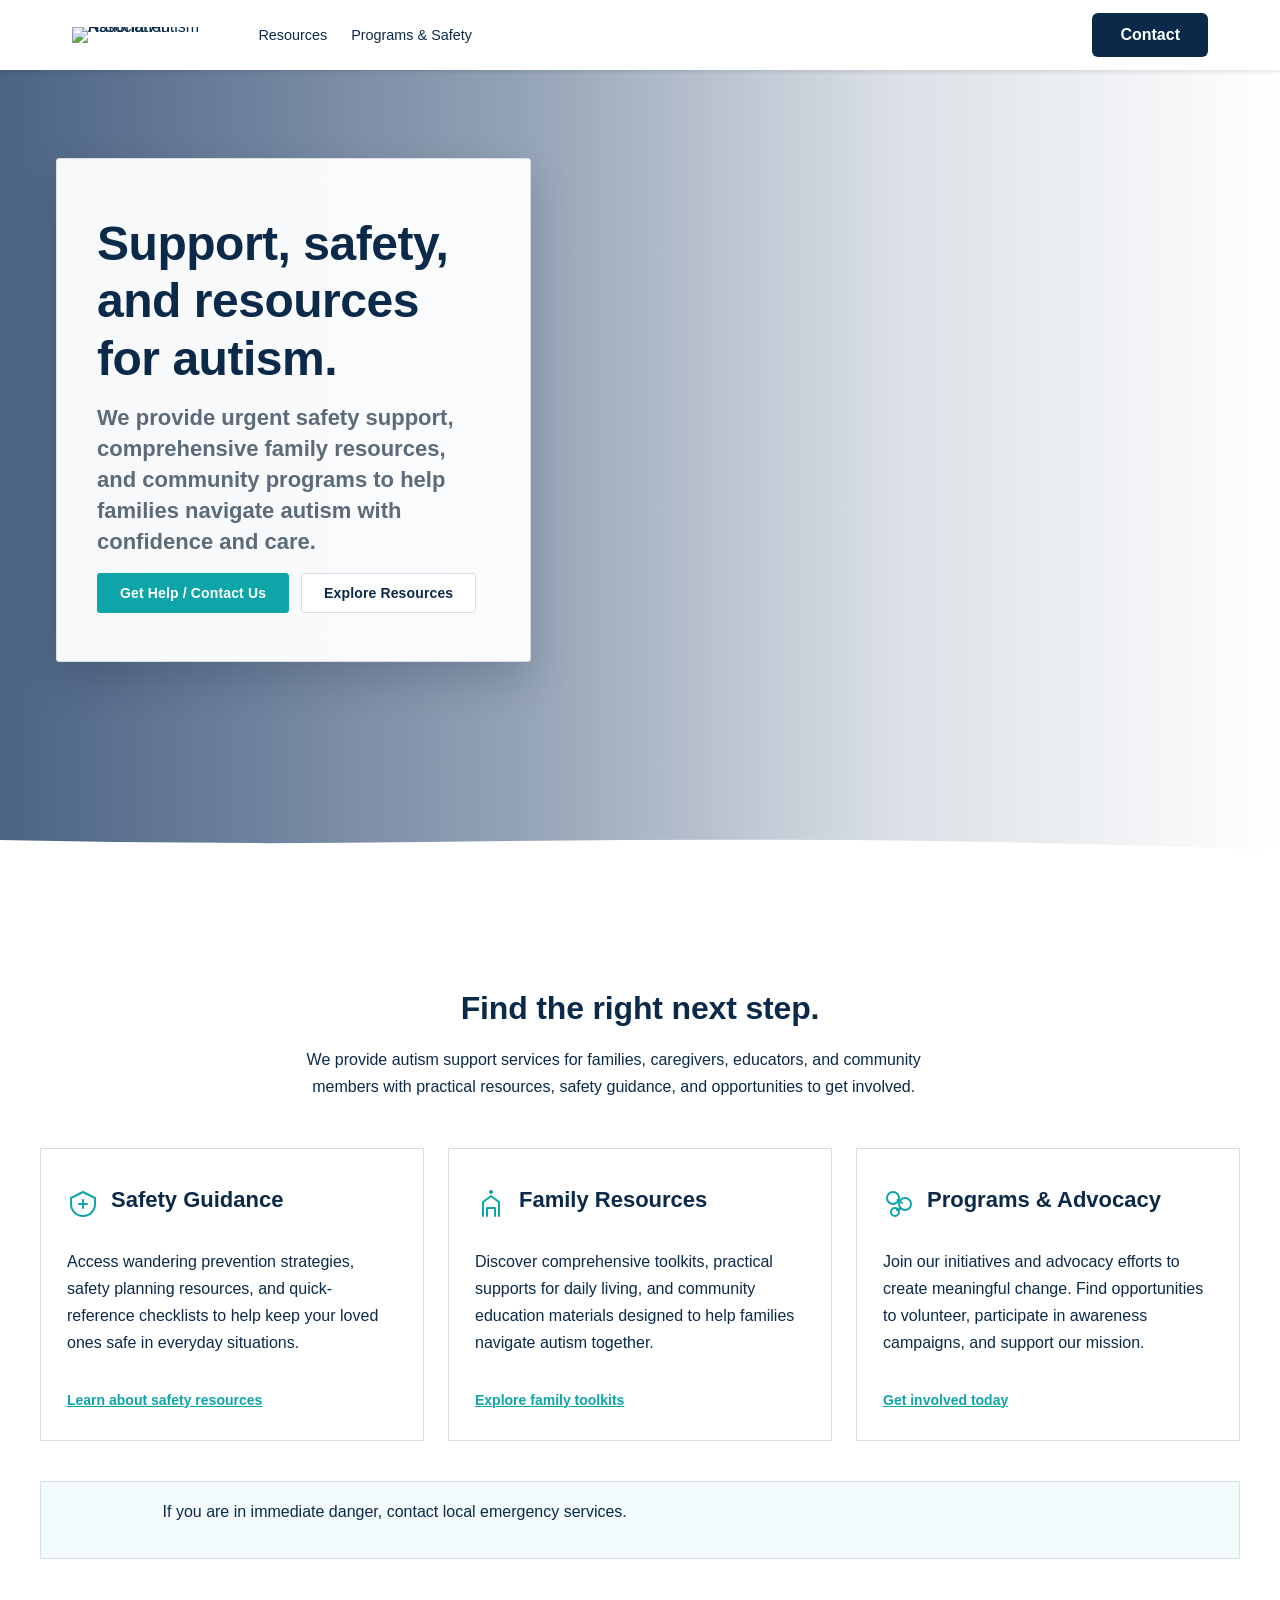
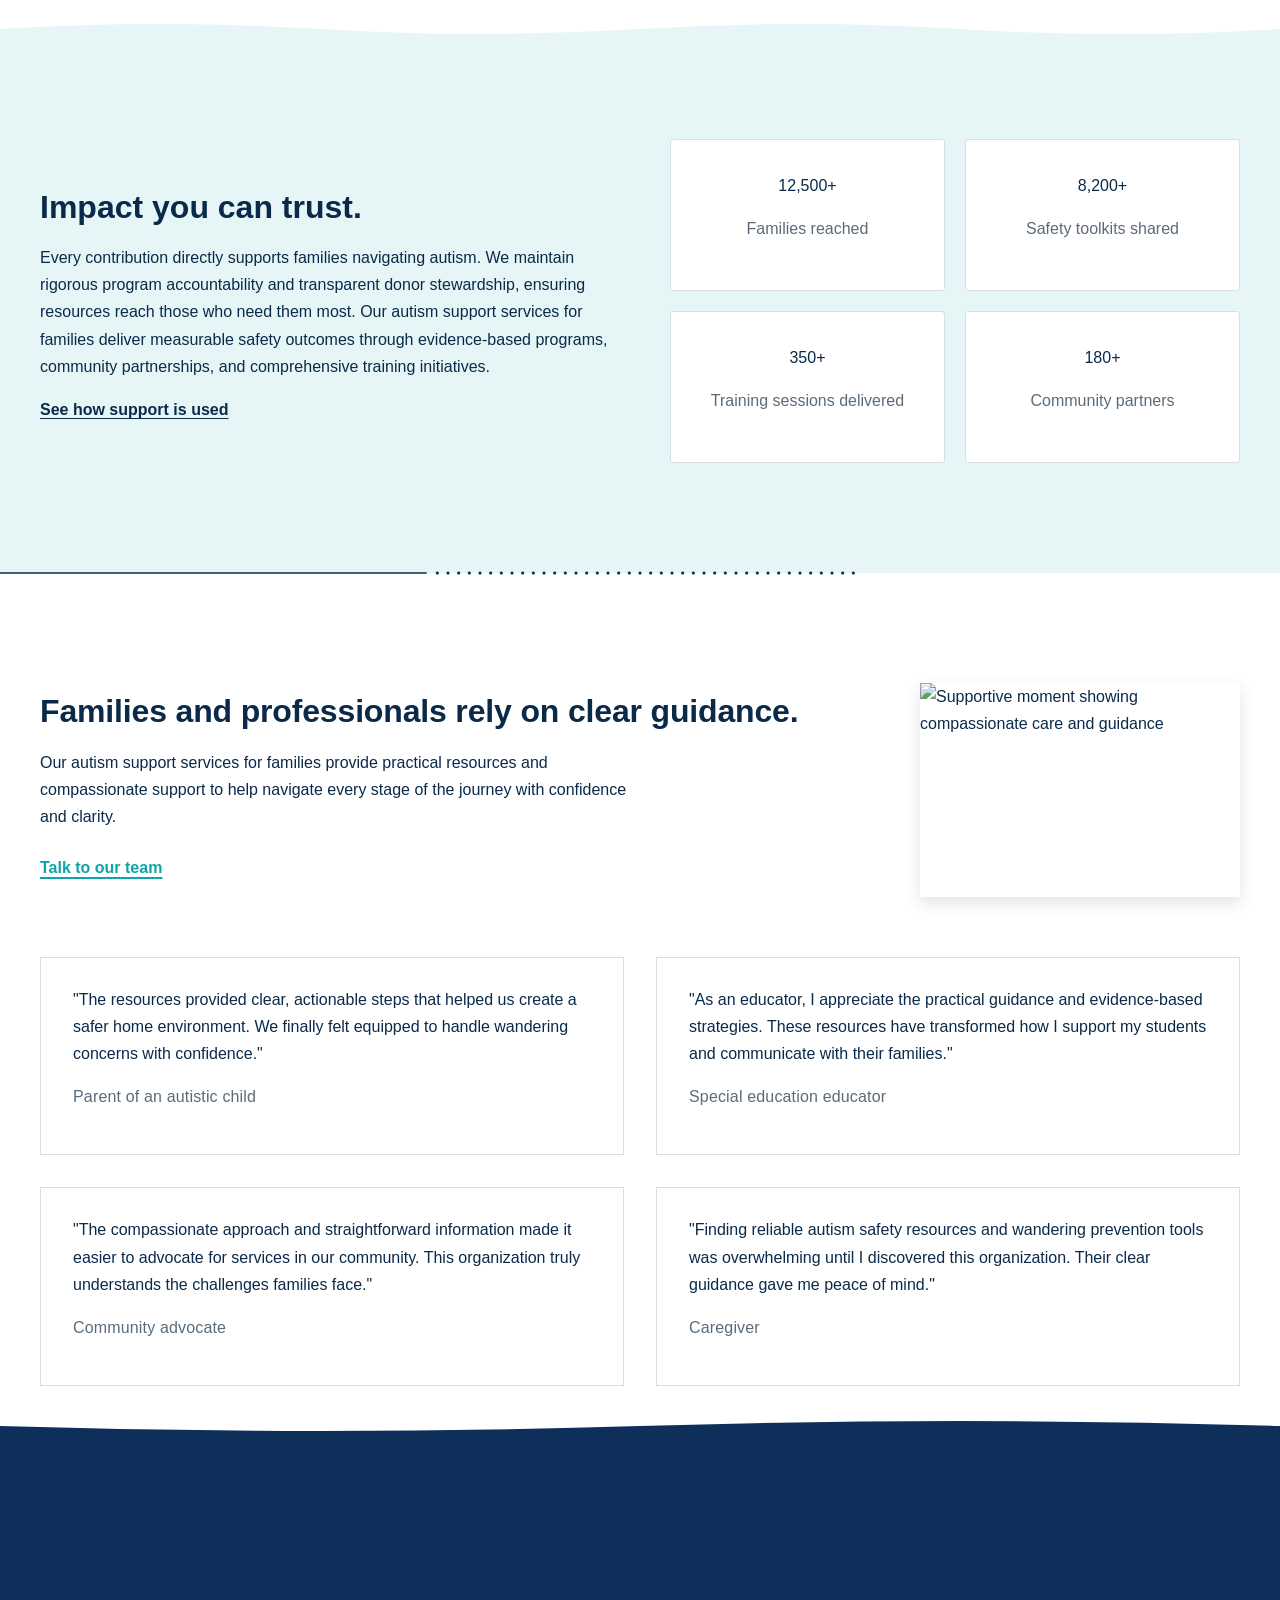
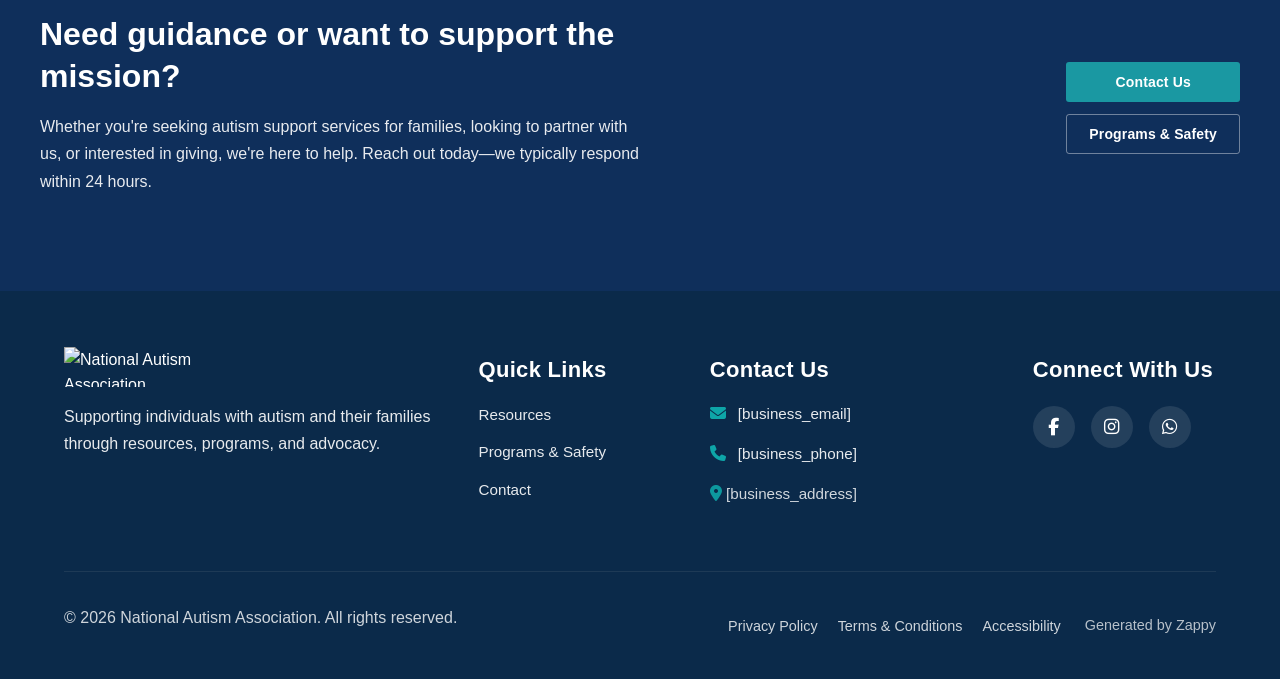
==== index.html @ 9951291e "Background sync: Progressive GitHub Sync" ====
<!DOCTYPE html>
<html lang="en" dir="ltr">
<head>
    <meta charset="UTF-8">
    <meta name="viewport" content="width=device-width, initial-scale=1.0">
    <meta name="robots" content="index, follow">
    <title>Autism Support Services for Families — National Autism Association</title>
    <meta name="description" content="Empowering families with autism support services, safety resources, and life-saving programs. Get expert guidance to help your child thrive today.">
    <meta name="keywords" content="autism support services for families, how to help a child with autism, autism resources, autism family support, autism advocacy">
    
    <!-- Favicons -->
    <link rel="icon" type="image/x-icon" href="/assets/favicon.ico">
    <link rel="icon" type="image/png" sizes="16x16" href="/assets/favicon-16x16.png">
    <link rel="icon" type="image/png" sizes="32x32" href="/assets/favicon-32x32.png">
    <link rel="icon" type="image/png" sizes="48x48" href="/assets/favicon-48x48.png">
    <link rel="icon" type="image/png" sizes="192x192" href="/assets/favicon-192x192.png">
    <link rel="icon" type="image/png" sizes="512x512" href="/assets/favicon-512x512.png">
    <link rel="apple-touch-icon" href="/assets/apple-touch-icon.png">
    <!-- Zappy Analytics -->
<script>
(function() {
  'use strict';
  
  // Configuration
  var config = {
    websiteId: '7862ba1f-f9c9-431b-b9f4-2b75badfbd9a',
    apiUrl: 'https://api.zappy5.com/api/analytics/track',
    sessionDuration: 30 * 60 * 1000, // 30 minutes
    visitorDuration: 30 * 24 * 60 * 60 * 1000, // 30 days
    trackPageViews: true,
    trackClicks: true,
    trackFormSubmissions: true
  };
  
  // Generate or retrieve persistent visitor ID (30 days)
  function getVisitorId() {
    var visitorKey = 'zappy_visitor_' + config.websiteId;
    var visitor = null;
    
    try {
      visitor = localStorage.getItem(visitorKey);
      if (visitor) {
        var visitorData = JSON.parse(visitor);
        var now = Date.now();
        
        // Check if visitor ID is still valid (30 days)
        if (now - visitorData.created < config.visitorDuration) {
          // Update last seen timestamp
          visitorData.lastSeen = now;
          localStorage.setItem(visitorKey, JSON.stringify(visitorData));
          return visitorData.id;
        }
      }
    } catch (e) {
      console.warn('Zappy Analytics: LocalStorage not available');
    }
    
    // Generate new visitor ID
    var newVisitorId = 'zv_' + Date.now() + '_' + Math.random().toString(36).substr(2, 9);
    
    try {
      localStorage.setItem(visitorKey, JSON.stringify({
        id: newVisitorId,
        created: Date.now(),
        lastSeen: Date.now()
      }));
    } catch (e) {
      // Continue without local storage
    }
    
    return newVisitorId;
  }
  
  // Generate or retrieve session ID (30 minutes)
  function getSessionId() {
    var sessionKey = 'zappy_session_' + config.websiteId;
    var session = null;
    
    try {
      session = sessionStorage.getItem(sessionKey);
      if (session) {
        var sessionData = JSON.parse(session);
        var now = Date.now();
        
        // Check if session is still valid
        if (now - sessionData.timestamp < config.sessionDuration) {
          // Update timestamp
          sessionData.timestamp = now;
          sessionStorage.setItem(sessionKey, JSON.stringify(sessionData));
          return sessionData.id;
        }
      }
    } catch (e) {
      console.warn('Zappy Analytics: SessionStorage not available');
    }
    
    // Generate new session ID
    var newSessionId = 'zs_' + Date.now() + '_' + Math.random().toString(36).substr(2, 9);
    
    try {
      sessionStorage.setItem(sessionKey, JSON.stringify({
        id: newSessionId,
        timestamp: Date.now()
      }));
    } catch (e) {
      // Continue without session storage
    }
    
    return newSessionId;
  }
  
  var visitorId = getVisitorId();
  var sessionId = getSessionId();
  
  // Track an event
  function trackEvent(eventType, data) {
    data = data || {};
    
    var eventData = {
      website_id: config.websiteId,
      event_type: eventType,
      page_path: window.location.pathname,
      referrer: document.referrer || 'direct',
      visitor_id: visitorId,
      session_id: sessionId,
      metadata: data
    };
    
    // Use sendBeacon if available (better for page unload events)
    if (navigator.sendBeacon) {
      var blob = new Blob([JSON.stringify(eventData)], { type: 'application/json' });
      navigator.sendBeacon(config.apiUrl, blob);
    } else {
      // Fallback to fetch
      fetch(config.apiUrl, {
        method: 'POST',
        headers: {
          'Content-Type': 'application/json'
        },
        body: JSON.stringify(eventData),
        keepalive: true
      }).catch(function(error) {
        console.warn('Zappy Analytics: Failed to track event', error);
      });
    }
  }
  
  // Track page view
  if (config.trackPageViews) {
    trackEvent('pageview', {
      title: document.title,
      url: window.location.href
    });
  }
  
  // Track clicks on important elements
  if (config.trackClicks) {
    document.addEventListener('click', function(e) {
      var target = e.target;
      
      // Track button clicks (counted as actions)
      if (target.tagName === 'BUTTON' || target.closest('button')) {
        var button = target.tagName === 'BUTTON' ? target : target.closest('button');
        trackEvent('click', {
          element: 'button',
          text: button.textContent.trim().substring(0, 100),
          id: button.id || null,
          class: button.className || null
        });
      }
      
      // Track link clicks (navigation - not counted as actions)
      else if (target.tagName === 'A' || target.closest('a')) {
        var link = target.tagName === 'A' ? target : target.closest('a');
        trackEvent('navigation', {
          element: 'link',
          text: link.textContent.trim().substring(0, 100),
          href: link.href,
          external: link.hostname !== window.location.hostname
        });
      }
    }, true);
  }
  
  // Track form submissions
  if (config.trackFormSubmissions) {
    document.addEventListener('submit', function(e) {
      var form = e.target;
      
      trackEvent('form_submit', {
        form_id: form.id || null,
        form_name: form.name || null,
        form_action: form.action || null,
        form_method: form.method || 'GET'
      });
    }, true);
  }
  
  // Track time on page (send on page unload)
  var pageLoadTime = Date.now();
  
  window.addEventListener('beforeunload', function() {
    var timeOnPage = Math.floor((Date.now() - pageLoadTime) / 1000); // in seconds
    
    trackEvent('page_unload', {
      time_on_page: timeOnPage,
      page_path: window.location.pathname
    });
  });
  
  // Expose tracking function globally for custom events
  window.zappyAnalytics = {
    track: trackEvent,
    getVisitorId: function() { return visitorId; },
    getSessionId: function() { return sessionId; }
  };
  
})();
</script>
<!-- End Zappy Analytics -->
    <meta property="og:title" content="Autism Support Services for Families — National Autism Association">
  <meta property="og:description" content="Empowering families with autism support services, safety resources, and life-saving programs. Get expert guidance to help your child thrive today.">
  <meta property="og:type" content="website">
  <meta property="og:locale" content="en_US">
  
  <meta name="twitter:card" content="summary_large_image">
  <meta name="twitter:title" content="Autism Support Services for Families — National Autism Association">
  <meta name="twitter:description" content="Empowering families with autism support services, safety resources, and life-saving programs. Get expert guidance to help your child thrive today.">
  
  <link rel="stylesheet" href="https://cdnjs.cloudflare.com/ajax/libs/font-awesome/6.4.0/css/all.min.css">

    <!-- Favicons -->
    <link rel="icon" type="image/x-icon" href="/assets/favicon.ico">
    <link rel="icon" type="image/png" sizes="16x16" href="/assets/favicon-16x16.png">
    <link rel="icon" type="image/png" sizes="32x32" href="/assets/favicon-32x32.png">
    <link rel="icon" type="image/png" sizes="48x48" href="/assets/favicon-48x48.png">
    <link rel="icon" type="image/png" sizes="192x192" href="/assets/favicon-192x192.png">
    <link rel="icon" type="image/png" sizes="512x512" href="/assets/favicon-512x512.png">
    <link rel="apple-touch-icon" href="/assets/apple-touch-icon.png">
    <!-- Cookie Consent -->
    <link rel="stylesheet" href="https://cdn.jsdelivr.net/npm/vanilla-cookieconsent@3/dist/cookieconsent.css">
    <script src="https://cdn.jsdelivr.net/npm/vanilla-cookieconsent@3/dist/cookieconsent.umd.js"></script>
    <!-- Mickidum Accessibility Toolbar -->
    <script src="https://cdn.jsdelivr.net/gh/mickidum/acc_toolbar/acctoolbar/acctoolbar.min.js"></script>
    <link rel="stylesheet" href="/styles.css">

    <style id="zappy-dropdown-submenu-styles">
      /* ========== DESKTOP DROPDOWN SUBMENU STYLES ========== */
      /* Base styles for dropdown submenus - parent must be positioned */
      .nav-menu li:has(.sub-menu), nav li:has(.sub-menu), .navbar li:has(.sub-menu), #navMenu li:has(.sub-menu) { position: relative; }
      /* Submenu base - hidden by default */
      .nav-menu .sub-menu, nav .sub-menu, .navbar .sub-menu, #navMenu .sub-menu { display: block !important; position: absolute !important; top: 100%; left: 0; min-width: 220px; background: white; border-radius: 8px; box-shadow: 0 8px 25px rgba(0,0,0,0.15); padding: 8px 0; opacity: 0; visibility: hidden; transform: translateY(10px); transition: all 0.3s ease; z-index: 1000; list-style: none; pointer-events: none; }
      /* CRITICAL: Desktop hover styles to show dropdown */
      .nav-menu li:hover > .sub-menu, nav li:hover > .sub-menu, .navbar li:hover > .sub-menu, #navMenu li:hover > .sub-menu { opacity: 1 !important; visibility: visible !important; transform: translateY(0) !important; pointer-events: auto !important; }
      /* Submenu item styling */
      .sub-menu li { list-style: none; margin: 0; padding: 0; }
      .sub-menu a { display: block !important; padding: 10px 16px !important; color: #333 !important; font-weight: 500; text-decoration: none; white-space: nowrap; transition: background-color 0.2s; }
      .sub-menu a:hover { background-color: #f5f5f5; }
      /* RTL (Hebrew/Arabic) dropdown positioning */
      [dir="rtl"] .nav-menu .sub-menu, [dir="rtl"] nav .sub-menu, [dir="rtl"] .navbar .sub-menu, html[lang="he"] .nav-menu .sub-menu, html[lang="he"] nav .sub-menu, html[lang="he"] .navbar .sub-menu, html[lang="ar"] .nav-menu .sub-menu, html[lang="ar"] nav .sub-menu, html[lang="ar"] .navbar .sub-menu { left: auto !important; right: 0 !important; }
      /* Hide empty dropdown menus */
      .sub-menu:empty, .sub-menu:not(:has(li:not(.zappy-hidden-menu-item))), .sub-menu:not(:has(li)) { display: none !important; opacity: 0 !important; visibility: hidden !important; pointer-events: none !important; }
      /* Desktop: show submenu on Menu Group hover */
      li:has(.menu-group-title):hover > .sub-menu { opacity: 1 !important; visibility: visible !important; transform: translateY(0) !important; pointer-events: auto !important; }
      /* Menu Group title styling */
      .nav-menu > li > .menu-group-title, #navMenu > li > .menu-group-title { display: inline-block; padding: 0.5rem 1rem; cursor: default; user-select: none; }
      
      /* ========== MOBILE SUBMENU STYLES ========== */
      @media (max-width: 768px) {
        .nav-menu .sub-menu, nav .sub-menu, .navbar .sub-menu, #navMenu .sub-menu { position: static !important; transform: none !important; box-shadow: none !important; background: transparent !important; max-height: 0; overflow: hidden; opacity: 0; visibility: hidden; transition: max-height 0.3s ease, opacity 0.3s ease; padding: 0 !important; border-radius: 0 !important; }
        .sub-menu.mobile-expanded { max-height: 500px !important; opacity: 1 !important; visibility: visible !important; padding: 8px 0 8px 16px !important; }
        [dir="rtl"] .sub-menu.mobile-expanded, html[lang="he"] .sub-menu.mobile-expanded { padding: 8px 16px 8px 0 !important; }
        /* Disable hover behavior on mobile */
        .nav-menu li:hover > .sub-menu, nav li:hover > .sub-menu, .navbar li:hover > .sub-menu, #navMenu li:hover > .sub-menu { opacity: 0; visibility: hidden; pointer-events: none; }
        .nav-menu li > .sub-menu.mobile-expanded, nav li > .sub-menu.mobile-expanded, .navbar li > .sub-menu.mobile-expanded, #navMenu li > .sub-menu.mobile-expanded { opacity: 1 !important; visibility: visible !important; pointer-events: auto !important; }
        .nav-menu li:has(.sub-menu), nav li:has(.sub-menu), .navbar li:has(.sub-menu), #navMenu li:has(.sub-menu) { display: flex !important; flex-wrap: wrap !important; align-items: center !important; position: relative !important; min-height: 44px !important; }
        .nav-menu li:has(.sub-menu) > a, nav li:has(.sub-menu) > a, .navbar li:has(.sub-menu) > a, #navMenu li:has(.sub-menu) > a { flex: 1 !important; min-width: 0 !important; }
        .nav-menu li:has(.sub-menu) > .menu-group-title, nav li:has(.sub-menu) > .menu-group-title, .navbar li:has(.sub-menu) > .menu-group-title, #navMenu li:has(.sub-menu) > .menu-group-title { flex: 1 !important; min-width: 0 !important; padding: 0 !important; line-height: inherit !important; }
        .nav-menu li:has(.sub-menu) > .sub-menu, nav li:has(.sub-menu) > .sub-menu, .navbar li:has(.sub-menu) > .sub-menu, #navMenu li:has(.sub-menu) > .sub-menu { flex-basis: 100% !important; width: 100% !important; }
        .nav-menu li:has(.sub-menu) > a [class*="chevron"], .nav-menu li:has(.sub-menu) > a [class*="arrow"], .nav-menu li:has(.sub-menu) > a .fa-chevron-down, .nav-menu li:has(.sub-menu) > a .fa-angle-down, nav li:has(.sub-menu) > a [class*="chevron"], nav li:has(.sub-menu) > a [class*="arrow"], #navMenu li:has(.sub-menu) > a [class*="chevron"], #navMenu li:has(.sub-menu) > a [class*="arrow"] { display: none !important; visibility: hidden !important; }
        .mobile-submenu-toggle { display: flex !important; align-items: center !important; justify-content: center !important; width: 44px !important; height: auto !important; background: transparent !important; border: none !important; cursor: pointer !important; color: var(--text-dark) !important; position: static !important; flex-shrink: 0 !important; align-self: stretch !important; z-index: 2 !important; padding: 0 !important; margin: 0 !important; }
        .mobile-submenu-toggle::after { content: '' !important; width: 0 !important; height: 0 !important; border-left: 6px solid transparent !important; border-right: 6px solid transparent !important; border-top: 7px solid currentColor !important; transition: transform 0.3s ease !important; }
        .mobile-submenu-toggle.expanded::after { transform: rotate(180deg) !important; }
        .sub-menu a { padding: 10px 0 !important; display: block !important; color: var(--text-dark) !important; }
        .navbar .sub-menu li a, nav.navbar .sub-menu li a, .zappy-products-dropdown .sub-menu a { color: var(--text-dark) !important; }
      }
      @media (min-width: 769px) { .mobile-submenu-toggle { display: none !important; } }
    </style>

    <style id="zappy-widget-visibility">
      #mic-access-tool-general-button, .mic-access-tool-general-button,
      #mic-init-access-tool .mic-access-tool-general-button, #mic-init-access-tool #mic-access-tool-general-button,
      ._access-icon, #mic-access-tool-box, .mic-access-tool-box,
      #mic-init-access-tool #mic-access-tool-box, div[id*="mic-access-tool-box"], ._access-menu {
        display: none !important; visibility: hidden !important; opacity: 0 !important; pointer-events: none !important;
      }
    </style>
</head>
<body>

  <nav class="navbar">
  <button class="mobile-toggle" id="mobileToggle" aria-label="Menu">
    <svg class="hamburger-icon" width="24" height="24" viewbox="0 0 24 24" fill="none">
      <path d="M3 12h18M3 6h18M3 18h18" stroke="currentColor" stroke-width="2" stroke-linecap="round"></path>
    </svg>
    <svg class="close-icon" width="24" height="24" viewbox="0 0 24 24" fill="none" style="display:none;">
      <path d="M18 6L6 18M6 6l12 12" stroke="currentColor" stroke-width="2" stroke-linecap="round"></path>
    </svg>
  </button>
  
  <button class="phone-header-btn" aria-label="Call">
    <svg width="20" height="20" viewbox="0 0 24 24" fill="currentColor">
      <path d="M22 16.92v3a2 2 0 0 1-2.18 2 19.79 19.79 0 0 1-8.63-3.07 19.5 19.5 0 0 1-6-6 19.79 19.79 0 0 1-3.07-8.67A2 2 0 0 1 4.11 2h3a2 2 0 0 1 2 1.72 12.84 12.84 0 0 0 .7 2.81 2 2 0 0 1-.45 2.11L8.09 9.91a16 16 0 0 0 6 6l1.27-1.27a2 2 0 0 1 2.11-.45 12.84 12.84 0 0 0 2.81.7A2 2 0 0 1 22 16.92z"></path>
    </svg>
  </button>
  
  <div class="nav-container">
    <div class="nav-brand">
      <a href="/" class="logo-link">
        <img src="/assets/national-autism-association-nonprofit-healthcare-disability-services-logo.webp" alt="National Autism Association" class="logo">
      </a>
    </div>
    
    <ul class="nav-menu" id="navMenu"><li><a href="/resources">Resources</a></li><li><a href="/programs-safety">Programs &amp; Safety</a></li></ul>
    
    <div class="nav-cta-container">
      <a href="/contact" class="nav-cta-btn">Contact</a>
    </div>
  </div>
</nav>
  
  <main>
    <section class="home-hero-section" data-layout-spec="Home-hero" data-hero-type="fullscreen-scrim">
  <div class="home-hero-section__bg-wrapper">
    <img data-hero-bg="true" data-placeholder="home-hero-bg" data-context="Warm, supportive photograph showing a diverse family with an autistic child engaged in a positive activity together - perhaps playing, learning, or enjoying time outdoors. Focus on connection, safety, and hope. Soft natural lighting, authentic emotions, inclusive representation. Healthcare/nonprofit aesthetic with professional quality." data-preserve-bg="0" width="1920" height="1080" src="/assets/site-home-hero-bg.webp" alt="Family support and connection" class="home-hero-section__bg-image">
    <div class="home-hero-section__scrim" aria-hidden="true"></div>
  </div>
  <div class="home-hero-section__content-wrapper">
    <div class="home-hero-section__overlay-card">
      <h1 class="home-hero-section__headline">Support, safety, and resources for autism.</h1>
      <h3 class="home-hero-section__subtitle">We provide urgent safety support, comprehensive family resources, and community programs to help families navigate autism with confidence and care.</h3>
      <div class="home-hero-section__cta-row">
        <a href="/contact" class="home-hero-section__btn home-hero-section__btn--primary">Get Help / Contact Us</a>
        <a href="/resources" class="home-hero-section__btn home-hero-section__btn--secondary">Explore Resources</a>
      </div>
    </div>
  </div>
  <div class="home-hero-section__divider-wrapper">
    <svg data-no-icon-edit="true" aria-hidden="true" viewbox="0 0 1200 80" preserveaspectratio="none" xmlns="http://www.w3.org/2000/svg">
      <path d="M0,80 L0,20 Q200,25 400,22 T800,20 Q1000,22 1200,30 L1200,80 Z" fill="var(--bg-light)"></path>
    </svg>
  </div>
</section>

<section class="home-services-section" data-layout-spec="Home-services">
  <div class="home-services-container">
    <div class="home-services-header">
      <h2>Find the right next step.</h2>
      <p>We provide autism support services for families, caregivers, educators, and community members with practical resources, safety guidance, and opportunities to get involved.</p>
    </div>

    <div class="home-services-grid">
      <article class="home-services-card">
        <div class="home-services-card-header">
          <svg data-element-type="icon" data-icon-type="svg" class="home-services-icon" width="32" height="32" viewbox="0 0 32 32" fill="none" xmlns="http://www.w3.org/2000/svg">
            <path d="M16 4L4 10V16C4 22.627 9.373 28 16 28C22.627 28 28 22.627 28 16V10L16 4Z" stroke="currentColor" stroke-width="2" stroke-linecap="round" stroke-linejoin="round"></path>
            <path d="M16 12V20M12 16H20" stroke="currentColor" stroke-width="2" stroke-linecap="round"></path>
          </svg>
          <h3>Safety Guidance</h3>
        </div>
        <p>Access wandering prevention strategies, safety planning resources, and quick-reference checklists to help keep your loved ones safe in everyday situations.</p>
        <a href="/programs-safety" class="home-services-link">Learn about safety resources</a>
      </article>

      <article class="home-services-card">
        <div class="home-services-card-header">
          <svg data-element-type="icon" data-icon-type="svg" class="home-services-icon" width="32" height="32" viewbox="0 0 32 32" fill="none" xmlns="http://www.w3.org/2000/svg">
            <path d="M8 28V14L16 8L24 14V28" stroke="currentColor" stroke-width="2" stroke-linecap="round" stroke-linejoin="round"></path>
            <path d="M12 28V20H20V28" stroke="currentColor" stroke-width="2" stroke-linecap="round" stroke-linejoin="round"></path>
            <circle cx="16" cy="4" r="2" fill="currentColor"></circle>
          </svg>
          <h3>Family Resources</h3>
        </div>
        <p>Discover comprehensive toolkits, practical supports for daily living, and community education materials designed to help families navigate autism together.</p>
        <a href="/resources" class="home-services-link">Explore family toolkits</a>
      </article>

      <article class="home-services-card">
        <div class="home-services-card-header">
          <svg data-element-type="icon" data-icon-type="svg" class="home-services-icon" width="32" height="32" viewbox="0 0 32 32" fill="none" xmlns="http://www.w3.org/2000/svg">
            <circle cx="10" cy="10" r="6" stroke="currentColor" stroke-width="2"></circle>
            <circle cx="22" cy="16" r="6" stroke="currentColor" stroke-width="2"></circle>
            <circle cx="12" cy="24" r="4" stroke="currentColor" stroke-width="2"></circle>
            <path d="M14.5 12L19 15M18 20L14 22" stroke="currentColor" stroke-width="2" stroke-linecap="round"></path>
          </svg>
          <h3>Programs &amp; Advocacy</h3>
        </div>
        <p>Join our initiatives and advocacy efforts to create meaningful change. Find opportunities to volunteer, participate in awareness campaigns, and support our mission.</p>
        <a href="/programs-safety" class="home-services-link">Get involved today</a>
      </article>
    </div>

    <div class="home-services-emergency-notice">
      <p>If you are in immediate danger, contact local emergency services.</p>
    </div>
  </div>

  <div class="home-services-divider-wrapper">
    <svg data-no-icon-edit="true" aria-hidden="true" viewbox="0 0 1200 60" preserveaspectratio="none" xmlns="http://www.w3.org/2000/svg">
      <path d="M0,60 L0,30 Q150,20 300,30 T600,30 Q750,20 900,30 T1200,30 L1200,60 Z" fill="var(--accent)"></path>
    </svg>
  </div>
</section>

<section class="home-stats-section" data-layout-spec="Home-stats">
  <div class="home-stats-container">
    <div class="home-stats-content">
      <h2>Impact you can trust.</h2>
      <p>Every contribution directly supports families navigating autism. We maintain rigorous program accountability and transparent donor stewardship, ensuring resources reach those who need them most. Our autism support services for families deliver measurable safety outcomes through evidence-based programs, community partnerships, and comprehensive training initiatives.</p>
      <a href="/contact" class="home-stats-link">See how support is used</a>
    </div>
    <div class="home-stats-metrics">
      <div class="home-stats-tile">
        <p class="home-stats-number">12,500+</p>
        <p class="home-stats-label">Families reached</p>
      </div>
      <div class="home-stats-tile">
        <p class="home-stats-number">8,200+</p>
        <p class="home-stats-label">Safety toolkits shared</p>
      </div>
      <div class="home-stats-tile">
        <p class="home-stats-number">350+</p>
        <p class="home-stats-label">Training sessions delivered</p>
      </div>
      <div class="home-stats-tile">
        <p class="home-stats-number">180+</p>
        <p class="home-stats-label">Community partners</p>
      </div>
    </div>
  </div>
  <div class="home-stats-divider-wrapper">
    <svg data-no-icon-edit="true" aria-hidden="true" viewbox="0 0 1200 60" preserveaspectratio="none" xmlns="http://www.w3.org/2000/svg">
      <path d="M0,60 L0,30 L400,30 L410,30.5 L420,30 L800,30 L810,30.5 L820,30 L1200,30 L1200,60 Z" fill="var(--bg-light)"></path>
      <line x1="0" y1="30" x2="400" y2="30" stroke="var(--primary)" stroke-width="1.5"></line>
      <circle cx="410" cy="30" r="1.5" fill="var(--primary)"></circle>
      <circle cx="420" cy="30" r="1.5" fill="var(--primary)"></circle>
      <circle cx="430" cy="30" r="1.5" fill="var(--primary)"></circle>
      <circle cx="440" cy="30" r="1.5" fill="var(--primary)"></circle>
      <circle cx="450" cy="30" r="1.5" fill="var(--primary)"></circle>
      <circle cx="460" cy="30" r="1.5" fill="var(--primary)"></circle>
      <circle cx="470" cy="30" r="1.5" fill="var(--primary)"></circle>
      <circle cx="480" cy="30" r="1.5" fill="var(--primary)"></circle>
      <circle cx="490" cy="30" r="1.5" fill="var(--primary)"></circle>
      <circle cx="500" cy="30" r="1.5" fill="var(--primary)"></circle>
      <circle cx="510" cy="30" r="1.5" fill="var(--primary)"></circle>
      <circle cx="520" cy="30" r="1.5" fill="var(--primary)"></circle>
      <circle cx="530" cy="30" r="1.5" fill="var(--primary)"></circle>
      <circle cx="540" cy="30" r="1.5" fill="var(--primary)"></circle>
      <circle cx="550" cy="30" r="1.5" fill="var(--primary)"></circle>
      <circle cx="560" cy="30" r="1.5" fill="var(--primary)"></circle>
      <circle cx="570" cy="30" r="1.5" fill="var(--primary)"></circle>
      <circle cx="580" cy="30" r="1.5" fill="var(--primary)"></circle>
      <circle cx="590" cy="30" r="1.5" fill="var(--primary)"></circle>
      <circle cx="600" cy="30" r="1.5" fill="var(--primary)"></circle>
      <circle cx="610" cy="30" r="1.5" fill="var(--primary)"></circle>
      <circle cx="620" cy="30" r="1.5" fill="var(--primary)"></circle>
      <circle cx="630" cy="30" r="1.5" fill="var(--primary)"></circle>
      <circle cx="640" cy="30" r="1.5" fill="var(--primary)"></circle>
      <circle cx="650" cy="30" r="1.5" fill="var(--primary)"></circle>
      <circle cx="660" cy="30" r="1.5" fill="var(--primary)"></circle>
      <circle cx="670" cy="30" r="1.5" fill="var(--primary)"></circle>
      <circle cx="680" cy="30" r="1.5" fill="var(--primary)"></circle>
      <circle cx="690" cy="30" r="1.5" fill="var(--primary)"></circle>
      <circle cx="700" cy="30" r="1.5" fill="var(--primary)"></circle>
      <circle cx="710" cy="30" r="1.5" fill="var(--primary)"></circle>
      <circle cx="720" cy="30" r="1.5" fill="var(--primary)"></circle>
      <circle cx="730" cy="30" r="1.5" fill="var(--primary)"></circle>
      <circle cx="740" cy="30" r="1.5" fill="var(--primary)"></circle>
      <circle cx="750" cy="30" r="1.5" fill="var(--primary)"></circle>
      <circle cx="760" cy="30" r="1.5" fill="var(--primary)"></circle>
      <circle cx="770" cy="30" r="1.5" fill="var(--primary)"></circle>
      <circle cx="780" cy="30" r="1.5" fill="var(--primary)"></circle>
      <circle cx="790" cy="30" r="1.5" fill="var(--primary)"></circle>
      <circle cx="800" cy="30" r="1.5" fill="var(--primary)"></circle>
    </svg>
  </div>
</section>

<section class="home-testimonials-section" data-layout-spec="Home-testimonials">
  <div class="home-testimonials-container">
    <div class="home-testimonials-intro-wrapper">
      <div class="home-testimonials-intro-content">
        <h2>Families and professionals rely on clear guidance.</h2>
        <p>Our autism support services for families provide practical resources and compassionate support to help navigate every stage of the journey with confidence and clarity.</p>
        <div class="home-testimonials-cta-wrapper">
          <a href="/contact" class="home-testimonials-cta-link">Talk to our team</a>
        </div>
      </div>
      <div class="home-testimonials-intro-image">
        <img data-placeholder="home-testimonials-image-1" data-context="A warm, naturally-lit photograph showing a calm, supportive moment - perhaps a caregiver or educator smiling gently while working with materials on a table, or a parent reading with their child in a bright, peaceful home setting. Bright natural light, soft focus background, genuine expressions of care and understanding. Avoid clinical or staged scenes - aim for authentic, hopeful moments that convey trust and compassion in autism support services." width="600" height="400" src="/assets/site-home-testimonials-image-1.webp" alt="Supportive moment showing compassionate care and guidance">
      </div>
    </div>

    <div class="home-testimonials-grid">
      <div class="home-testimonials-card">
        <p class="home-testimonials-quote">"The resources provided clear, actionable steps that helped us create a safer home environment. We finally felt equipped to handle wandering concerns with confidence."</p>
        <p class="home-testimonials-attribution">Parent of an autistic child</p>
      </div>

      <div class="home-testimonials-card">
        <p class="home-testimonials-quote">"As an educator, I appreciate the practical guidance and evidence-based strategies. These resources have transformed how I support my students and communicate with their families."</p>
        <p class="home-testimonials-attribution">Special education educator</p>
      </div>

      <div class="home-testimonials-card">
        <p class="home-testimonials-quote">"The compassionate approach and straightforward information made it easier to advocate for services in our community. This organization truly understands the challenges families face."</p>
        <p class="home-testimonials-attribution">Community advocate</p>
      </div>

      <div class="home-testimonials-card">
        <p class="home-testimonials-quote">"Finding reliable autism safety resources and wandering prevention tools was overwhelming until I discovered this organization. Their clear guidance gave me peace of mind."</p>
        <p class="home-testimonials-attribution">Caregiver</p>
      </div>
    </div>
  </div>

  <div class="home-testimonials-divider-wrapper">
    <svg data-no-icon-edit="true" aria-hidden="true" viewbox="0 0 1200 120" preserveaspectratio="none" xmlns="http://www.w3.org/2000/svg">
      <defs>
        <linearGradient id="testimonials-gradient" x1="0%" y1="0%" x2="0%" y2="100%">
          <stop offset="0%" style="stop-color:#FFFFFF;stop-opacity:1"></stop>
          <stop offset="50%" style="stop-color:#FFFFFF;stop-opacity:0.4"></stop>
          <stop offset="100%" style="stop-color:#0B2A4A;stop-"></stop>
        </linearGradient>
      </defs>
      <path d="M0,120 L0,20 Q300,30 600,20 T1200,20 L1200,120 Z" fill="#0F2F5B"></path>
      <path d="M0,120 L0,40 Q300,50 600,40 T1200,40 L1200,120 Z" fill="#0F2F5B"></path>
    </svg>
  </div>
</section>

<section class="home-cta-section" data-layout-spec="Home-cta">
  <div class="home-cta-container">
    <div class="home-cta-content">
      <div class="home-cta-text">
        <h2>Need guidance or want to support the mission?</h2>
        <p>Whether you're seeking autism support services for families, looking to partner with us, or interested in giving, we're here to help. Reach out today—we typically respond within 24 hours.</p>
      </div>
      <div class="home-cta-buttons">
        <a href="/contact" class="btn-primary">Contact Us</a>
        <a href="/programs-safety" class="btn-secondary">Programs &amp; Safety</a>
      </div>
    </div>
  </div>
</section>
  </main>
  
  <footer class="site-footer">
  <div class="footer-container">
    <div class="footer-top">
      <div class="footer-column footer-about">
        <img src="/assets/national-autism-association-nonprofit-healthcare-disability-services-logo.webp" alt="National Autism Association" class="logo">
        <p class="footer-tagline">Supporting individuals with autism and their families through resources, programs, and advocacy.</p>
      </div>
      
      <div class="footer-column footer-links">
        <h3 class="footer-heading">Quick Links</h3>
        <ul class="footer-nav">
          <li><a href="/resources">Resources</a></li>
          <li><a href="/programs-safety">Programs &amp; Safety</a></li>
          <li><a href="/contact">Contact</a></li>
        </ul>
      </div>
      
      <div class="footer-column footer-contact">
        <h3 class="footer-heading">Contact Us</h3>
        <ul class="contact-list">
          <li>
            <i class="fas fa-envelope"></i>
            <a href="mailto:[business_email]">[business_email]</a>
          </li>
          <li>
            <i class="fas fa-phone"></i>
            <a href="tel:[business_phone]">[business_phone]</a>
          </li>
          <li><a href="/"><i class="fas fa-map-marker-alt"></i>
            <span>[business_address]</span></a></li>
        </ul>
      </div>
      
      <div class="footer-column footer-social">
        <h3 class="footer-heading">Connect With Us</h3>
        <div class="social-links">
          <a href="[facebook_handle]" aria-label="Facebook"><i class="fab fa-facebook-f"></i></a>
          <a href="[instagram_handle]" aria-label="Instagram"><i class="fab fa-instagram"></i></a>
          <a href="[whatsapp_handle]" aria-label="WhatsApp"><i class="fab fa-whatsapp"></i></a>
        </div>
      </div>
    </div>
    
    <div class="footer-bottom">
      <div class="footer-bottom-left">
        <p class="copyright">© 2026 National Autism Association. All rights reserved.</p>
      </div>
      <div class="footer-bottom-right">
        <ul class="legal-links">
          <li><a href="/privacy">Privacy Policy</a></li>
          <li><a href="/terms">Terms &amp; Conditions</a></li>
          <li><a href="/accessibility">Accessibility</a></li>
        </ul>
        <a href="https://zappy5.com" target="_blank" class="zappy-attribution">Generated by Zappy</a>
      </div>
    </div>
  </div>
</footer>
  
  <a href="https://wa.me/[whatsapp_handle]" class="whatsapp-float" aria-label="WhatsApp">
    <i class="fab fa-whatsapp"></i>
  </a>
  
  <div data-integration="accessibility:toolbar"></div>

    <script src="/script.js"></script>

    <script id="zappy-mobile-submenu-script">
    (function() {
      function initMobileSubmenuToggles() {
        if (window.innerWidth > 768) {
          document.querySelectorAll('.mobile-submenu-toggle').forEach(function(btn) { btn.remove(); });
          document.querySelectorAll('.sub-menu.mobile-expanded').forEach(function(menu) { menu.classList.remove('mobile-expanded'); });
          return;
        }
        var items = document.querySelectorAll('.nav-menu li:has(.sub-menu), nav li:has(.sub-menu), .navbar li:has(.sub-menu), #navMenu li:has(.sub-menu)');
        items.forEach(function(li) {
          if (li.querySelector('.mobile-submenu-toggle')) return;
          var submenu = li.querySelector('.sub-menu');
          var parentLink = li.querySelector(':scope > a');
          if (!submenu || !parentLink) return;
          var toggleBtn = document.createElement('button');
          toggleBtn.className = 'mobile-submenu-toggle';
          toggleBtn.setAttribute('aria-label', 'Toggle submenu');
          toggleBtn.setAttribute('type', 'button');
          parentLink.insertAdjacentElement('afterend', toggleBtn);
          toggleBtn.addEventListener('click', function(e) {
            e.preventDefault(); e.stopPropagation();
            document.querySelectorAll('.sub-menu.mobile-expanded').forEach(function(menu) {
              if (menu !== submenu) { menu.classList.remove('mobile-expanded'); var t = menu.parentElement.querySelector('.mobile-submenu-toggle'); if(t) t.classList.remove('expanded'); }
            });
            submenu.classList.toggle('mobile-expanded');
            toggleBtn.classList.toggle('expanded');
          });
        });
      }
      if (document.readyState === 'loading') { document.addEventListener('DOMContentLoaded', initMobileSubmenuToggles); }
      else { initMobileSubmenuToggles(); }
      var resizeTimer; window.addEventListener('resize', function() { clearTimeout(resizeTimer); resizeTimer = setTimeout(initMobileSubmenuToggles, 250); });
      // Re-initialize when mobile menu becomes visible (MutationObserver)
      var observer = new MutationObserver(function(mutations) {
        mutations.forEach(function(mutation) {
          if (mutation.type === 'attributes') {
            var target = mutation.target;
            if (target.classList && (target.classList.contains('active') || target.classList.contains('open'))) {
              setTimeout(initMobileSubmenuToggles, 100);
            }
          }
        });
      });
      setTimeout(function() {
        document.querySelectorAll('.mobile-menu, .nav-menu, #navMenu, nav').forEach(function(menu) {
          observer.observe(menu, { attributes: true, attributeFilter: ['class', 'style'] });
        });
      }, 500);
    })();
    </script>
</body>
</html>
---- styles.css ----
/* Self-hosted fonts (Inter + Rubik for multi-language support) */

/* Inter font (English / LTR languages) */
@font-face {
  font-family: 'Inter';
  font-style: normal;
  font-weight: 400;
  font-display: swap;
  src: url('assets/fonts/Inter-Regular.woff2') format('woff2');
}

@font-face {
  font-family: 'Inter';
  font-style: normal;
  font-weight: 500;
  font-display: swap;
  src: url('assets/fonts/Inter-Medium.woff2') format('woff2');
}

@font-face {
  font-family: 'Inter';
  font-style: normal;
  font-weight: 600;
  font-display: swap;
  src: url('assets/fonts/Inter-SemiBold.woff2') format('woff2');
}

@font-face {
  font-family: 'Inter';
  font-style: normal;
  font-weight: 700;
  font-display: swap;
  src: url('assets/fonts/Inter-Bold.woff2') format('woff2');
}

/* Rubik font (Hebrew / RTL languages) */
@font-face {
  font-family: 'Rubik';
  font-style: normal;
  font-weight: 400;
  font-display: swap;
  src: url('assets/fonts/Rubik-Regular.woff2') format('woff2');
}

@font-face {
  font-family: 'Rubik';
  font-style: normal;
  font-weight: 500;
  font-display: swap;
  src: url('assets/fonts/Rubik-Medium.woff2') format('woff2');
}

@font-face {
  font-family: 'Rubik';
  font-style: normal;
  font-weight: 600;
  font-display: swap;
  src: url('assets/fonts/Rubik-SemiBold.woff2') format('woff2');
}

@font-face {
  font-family: 'Rubik';
  font-style: normal;
  font-weight: 700;
  font-display: swap;
  src: url('assets/fonts/Rubik-Bold.woff2') format('woff2');
}


/* Self-hosted fonts (Inter + Rubik for multi-language support) */

/* Inter font (English / LTR languages) */
@font-face {
  font-family: 'Inter';
  font-style: normal;
  font-weight: 400;
  font-display: swap;
  src: url('assets/fonts/Inter-Regular.woff2') format('woff2');
}

@font-face {
  font-family: 'Inter';
  font-style: normal;
  font-weight: 500;
  font-display: swap;
  src: url('assets/fonts/Inter-Medium.woff2') format('woff2');
}

@font-face {
  font-family: 'Inter';
  font-style: normal;
  font-weight: 600;
  font-display: swap;
  src: url('assets/fonts/Inter-SemiBold.woff2') format('woff2');
}

@font-face {
  font-family: 'Inter';
  font-style: normal;
  font-weight: 700;
  font-display: swap;
  src: url('assets/fonts/Inter-Bold.woff2') format('woff2');
}

/* Rubik font (Hebrew / RTL languages) */
@font-face {
  font-family: 'Rubik';
  font-style: normal;
  font-weight: 400;
  font-display: swap;
  src: url('assets/fonts/Rubik-Regular.woff2') format('woff2');
}

@font-face {
  font-family: 'Rubik';
  font-style: normal;
  font-weight: 500;
  font-display: swap;
  src: url('assets/fonts/Rubik-Medium.woff2') format('woff2');
}

@font-face {
  font-family: 'Rubik';
  font-style: normal;
  font-weight: 600;
  font-display: swap;
  src: url('assets/fonts/Rubik-SemiBold.woff2') format('woff2');
}

@font-face {
  font-family: 'Rubik';
  font-style: normal;
  font-weight: 700;
  font-display: swap;
  src: url('assets/fonts/Rubik-Bold.woff2') format('woff2');
}
:root {
  --primary: #0B2A4A;
  --secondary: #0EA5A8;
  --accent: #E6F6F7;
  --bg-light: #FFFFFF;
  --bg-dark: #0B2A4A;
  --text-dark: #0B2A4A;
  --text-light: #FFFFFF;
  --text-muted: #5B6B7A;
  --border-light: #D7DEE6;
  --border-dark: #1E3A56;
  --nav-bg: #FFFFFF;
  --nav-text: #0B2A4A;
  --nav-text-hover: #0EA5A8;
  
  --gradient-primary: linear-gradient(180deg, #20A9B2 0%, #1A98A2 100%);
  --gradient-gold-shine: linear-gradient(90deg, rgba(244,196,78,0) 0%, rgba(244,196,78,0.55) 50%, rgba(244,196,78,0) 100%);
  --gradient-secondary: linear-gradient(180deg, #203B67 0%, #0F2F5B 100%);
  --gradient-gold-accent: linear-gradient(180deg, #FFD56A 0%, #F4C44E 100%);
  --gradient-dark-section: linear-gradient(180deg, #17365F 0%, #0F2F5B 100%);
  --gradient-overlay-dark: linear-gradient(90deg, rgba(15,47,91,0.55) 0%, rgba(15,47,91,0.15) 55%, rgba(15,47,91,0) 100%);
  --gradient-light-section: linear-gradient(180deg, #FFFFFF 0%, #F3F8FE 100%);
  --gradient-overlay-light: linear-gradient(90deg, rgba(255,255,255,0.96) 0%, rgba(255,255,255,0.88) 55%, rgba(255,255,255,0) 100%);
}

* {
  margin: 0;
  padding: 0;
  box-sizing: border-box;
}

html {
  font-size: 16px !important;
  -webkit-font-smoothing: antialiased;
  -moz-osx-font-smoothing: grayscale;
}

body {
  font-family: 'Inter', sans-serif;
  font-size: 16px !important;
  line-height: 1.7 !important;
  color: var(--text-dark);
  background-color: var(--bg-light);
  direction: ltr;
}

h1, h2, h3, h4, h5, h6 {
  font-family: 'Inter', sans-serif;
  color: var(--text-dark);
}

h1 {
  font-size: 48px !important;
  font-weight: 700 !important;
  line-height: 1.2 !important;
  margin-bottom: 1rem !important;
  margin-top: 0.5rem !important;
}

h2 {
  font-size: 32px !important;
  font-weight: 600 !important;
  line-height: 1.3 !important;
  margin-bottom: 1rem !important;
  margin-top: 0.5rem !important;
}

h3 {
  font-size: 22px !important;
  font-weight: 600 !important;
  line-height: 1.4 !important;
  margin-bottom: 1rem !important;
  margin-top: 0.5rem !important;
}

p {
  font-size: 16px !important;
  font-weight: 400 !important;
  line-height: 1.7 !important;
  margin-bottom: 1rem !important;
  max-width: 75ch;
}

small, .small-text {
  font-size: 14px !important;
  font-weight: 400 !important;
  line-height: 1.6 !important;
}

a {
  color: var(--primary);
  text-decoration: underline;
  transition: all 0.3s ease;
}

a:hover, a:focus {
  color: var(--secondary);
  text-decoration: underline;
  text-decoration-thickness: 2px;
}

img {
  max-width: 100%;
  height: auto;
  display: block;
}

ul, ol {
  margin-bottom: 1rem;
  padding-left: 1.5rem;
}

.container {
  width: 100%;
  max-width: 1200px;
  margin: 0 auto;
  padding: 0 20px;
}

.btn {
  display: inline-block;
  padding: 12px 32px;
  font-size: 16px;
  font-weight: 600;
  text-align: center;
  text-decoration: none;
  border: none;
  border-radius: 4px;
  cursor: pointer;
  transition: all 0.3s ease;
  font-family: 'Inter', sans-serif;
}

.btn-primary {
  background-color: var(--primary);
  color: var(--text-light);
}

.btn-primary:hover, .btn-primary:focus {
  background-color: var(--secondary);
  color: var(--text-light);
  text-decoration: none;
  transform: translateY(-2px);
  box-shadow: 0 4px 12px rgba(11, 42, 74, 0.2);
}

.btn-secondary {
  background-color: var(--secondary);
  color: var(--text-light);
}

.btn-secondary:hover, .btn-secondary:focus {
  background-color: var(--primary);
  color: var(--text-light);
  text-decoration: none;
  transform: translateY(-2px);
  box-shadow: 0 4px 12px rgba(14, 165, 168, 0.2);
}

.whatsapp-float {
  position: fixed;
  bottom: 20px;
  right: 20px;
  width: 60px;
  height: 60px;
  background: #25D366;
  color: white;
  border-radius: 50%;
  display: flex;
  align-items: center;
  justify-content: center;
  font-size: 30px;
  z-index: 999;
  box-shadow: 0 4px 12px rgba(0,0,0,0.15);
  text-decoration: none;
  transition: transform 0.3s, box-shadow 0.3s;
}

.whatsapp-float:hover {
  transform: scale(1.1);
  box-shadow: 0 6px 20px rgba(0,0,0,0.2);
  color: white;
}

@media (max-width: 1024px) {
  h1 {
    font-size: 36px !important;
  }
  
  h2 {
    font-size: 28px !important;
  }
  
  h3 {
    font-size: 20px !important;
  }
  
  p {
    font-size: 15px !important;
  }
  
  .container {
    padding: 0 16px;
  }
}

@media (max-width: 768px) {
  h1 {
    font-size: 28px !important;
    margin-bottom: 1rem !important;
    margin-top: 0.5rem !important;
  }
  
  h2 {
    font-size: 22px !important;
    margin-bottom: 1rem !important;
    margin-top: 0.5rem !important;
  }
  
  h3 {
    font-size: 18px !important;
    margin-bottom: 1rem !important;
    margin-top: 0.5rem !important;
  }
  
  p {
    font-size: 14px !important;
  }
  
  .btn {
    padding: 10px 24px;
    font-size: 14px;
  }
  
  .container {
    padding: 0 16px;
  }
}

@media (min-width: 769px) {
  .whatsapp-float {
    display: none !important;
  }
}

/* Navbar Styles */
:root {
  --nav-bg: #FFFFFF;
  --nav-text: #0B2A4A;
  --nav-text-hover: #0EA5A8;
  --primary: #0B2A4A;
  --secondary: #0EA5A8;
  --accent: #E6F6F7;
  --bg-light: #FFFFFF;
  --bg-dark: #0B2A4A;
  --text-dark: #0B2A4A;
  --text-light: #FFFFFF;
  --text-muted: #5B6B7A;
  --border-light: #D7DEE6;
  --border-dark: #1E3A56;
}

.navbar {
  position: fixed;
  top: 0;
  left: 0;
  right: 0;
  background-color: var(--nav-bg);
  box-shadow: 0 2px 8px rgba(11, 42, 74, 0.08);
  z-index: 1000;
  padding: 0 1.5rem;
}

.nav-container {
  max-width: 1200px;
  margin: 0 auto;
  display: flex;
  align-items: center;
  justify-content: space-between;
  height: 70px;
  gap: 2rem;
}

.nav-brand {
  display: flex;
  align-items: center;
  flex-shrink: 0;
}

.logo-link {
  display: flex;
  align-items: center;
  text-decoration: none;
}

.logo {
  max-height: 40px;
  height: auto;
  width: auto;
}

.nav-menu {
  display: flex;
  list-style: none;
  margin: 0;
  padding: 0;
  gap: 2rem;
  align-items: center;
}

.nav-menu li {
  margin: 0;
}

.nav-menu a {
  color: var(--nav-text);
  text-decoration: none;
  font-size: 1rem;
  font-weight: 500;
  transition: color 0.3s ease;
  position: relative;
  padding: 0.5rem 0;
}

.nav-menu a:hover {
  color: var(--nav-text-hover);
}

.nav-menu a::after {
  content: '';
  position: absolute;
  bottom: 0;
  left: 0;
  width: 0;
  height: 2px;
  background-color: var(--nav-text-hover);
  transition: width 0.3s ease;
}

.nav-menu a:hover::after {
  width: 100%;
}

.nav-cta-container {
  margin-left: auto;
  display: flex;
  align-items: center;
}

.nav-cta-btn {
  background-color: var(--primary);
  color: var(--text-light);
  text-decoration: none;
  padding: 0.75rem 1.75rem;
  border-radius: 6px;
  font-weight: 600;
  font-size: 1rem;
  transition: all 0.3s ease;
  white-space: nowrap;
}

.nav-cta-btn:hover {
  background-color: var(--secondary);
  transform: translateY(-1px);
  box-shadow: 0 4px 12px rgba(14, 165, 168, 0.25);
}

.mobile-toggle,
.phone-header-btn {
  display: none;
  background: none;
  border: none;
  cursor: pointer;
  padding: 0.5rem;
  color: var(--nav-text);
  transition: color 0.3s ease;
}

.mobile-toggle:hover,
.phone-header-btn:hover {
  color: var(--nav-text-hover);
}

@media (max-width: 768px) {
  .navbar {
    padding: 0 1rem;
  }

  .nav-container {
    height: 60px;
  }

  .mobile-toggle,
  .phone-header-btn {
    display: flex;
    align-items: center;
    justify-content: center;
    position: absolute;
    top: 50%;
    transform: translateY(-50%);
    z-index: 1001;
  }

  .mobile-toggle {
    left: 1rem;
  }

  .phone-header-btn {
    right: 1rem;
  }

  .nav-brand {
    position: absolute;
    left: 50%;
    transform: translateX(-50%);
  }

  .logo {
    max-height: 32px;
  }

  .nav-menu {
    position: fixed;
    top: 60px;
    left: 0;
    right: 0;
    flex-direction: column;
    background-color: var(--nav-bg);
    padding: 1.5rem 1rem;
    gap: 0;
    box-shadow: 0 4px 12px rgba(11, 42, 74, 0.12);
    max-height: 0;
    overflow: hidden;
    
    transition: max-height 0.3s ease, opacity 0.3s ease, padding 0.3s ease;
  }

  .nav-menu.active {
    max-height: 400px;
    opacity: 1;
    padding: 1.5rem 1rem;
  }

  .nav-menu li {
    width: 100%;
    text-align: center;
    border-bottom: 1px solid var(--border-light);
  }

  .nav-menu li:last-child {
    border-bottom: none;
  }

  .nav-menu a {
    display: block;
    padding: 1rem;
    font-size: 1.1rem;
  }

  .nav-menu a::after {
    display: none;
  }

  .nav-cta-container {
    position: fixed;
    bottom: 0;
    left: 0;
    right: 0;
    margin: 0;
    padding: 1rem;
    background-color: var(--nav-bg);
    box-shadow: 0 -2px 8px rgba(11, 42, 74, 0.08);
    display: none;
  }

  .nav-menu.active ~ .nav-cta-container {
    display: block;
  }

  .nav-cta-btn {
    display: block;
    width: 100%;
    text-align: center;
    padding: 1rem;
  }
}
:root {
  --nav-bg: #FFFFFF;
  --nav-text: #0B2A4A;
  --nav-text-hover: #0EA5A8;
  --primary: #0B2A4A;
  --secondary: #0EA5A8;
  --accent: #E6F6F7;
  --bg-light: #FFFFFF;
  --bg-dark: #0B2A4A;
  --text-dark: #0B2A4A;
  --text-light: #FFFFFF;
  --text-muted: #5B6B7A;
  --border-light: #D7DEE6;
  --border-dark: #1E3A56;
}

.navbar {
  position: fixed;
  top: 0;
  left: 0;
  right: 0;
  background-color: var(--nav-bg);
  box-shadow: 0 2px 8px rgba(11, 42, 74, 0.08);
  z-index: 1000;
  padding: 0 1.5rem;
}

.nav-container {
  max-width: 1200px;
  margin: 0 auto;
  display: flex;
  align-items: center;
  justify-content: space-between;
  height: 70px;
  gap: 2rem;
}

.nav-brand {
  display: flex;
  align-items: center;
  flex-shrink: 0;
}

.logo-link {
  display: flex;
  align-items: center;
  text-decoration: none;
}

.logo {
  max-height: 40px;
  height: auto;
  width: auto;
}

.nav-menu {
  display: flex;
  list-style: none;
  margin: 0;
  padding: 0;
  gap: 2rem;
  align-items: center;
}

.nav-menu li {
  margin: 0;
}

.nav-menu a {
  color: var(--nav-text);
  text-decoration: none;
  font-size: 1rem;
  font-weight: 500;
  transition: color 0.3s ease;
  position: relative;
  padding: 0.5rem 0;
}

.nav-menu a:hover {
  color: var(--nav-text-hover);
}

.nav-menu a::after {
  content: '';
  position: absolute;
  bottom: 0;
  left: 0;
  width: 0;
  height: 2px;
  background-color: var(--nav-text-hover);
  transition: width 0.3s ease;
}

.nav-menu a:hover::after {
  width: 100%;
}

.nav-cta-container {
  margin-left: auto;
  display: flex;
  align-items: center;
}

.nav-cta-btn {
  background-color: var(--primary);
  color: var(--text-light);
  text-decoration: none;
  padding: 0.75rem 1.75rem;
  border-radius: 6px;
  font-weight: 600;
  font-size: 1rem;
  transition: all 0.3s ease;
  white-space: nowrap;
}

.nav-cta-btn:hover {
  background-color: var(--secondary);
  transform: translateY(-1px);
  box-shadow: 0 4px 12px rgba(14, 165, 168, 0.25);
}

.mobile-toggle,
.phone-header-btn {
  display: none;
  background: none;
  border: none;
  cursor: pointer;
  padding: 0.5rem;
  color: var(--nav-text);
  transition: color 0.3s ease;
}

.mobile-toggle:hover,
.phone-header-btn:hover {
  color: var(--nav-text-hover);
}

@media (max-width: 768px) {
  .navbar {
    padding: 0 1rem;
  }

  .nav-container {
    height: 60px;
  }

  .mobile-toggle,
  .phone-header-btn {
    display: flex;
    align-items: center;
    justify-content: center;
    position: absolute;
    top: 50%;
    transform: translateY(-50%);
    z-index: 1001;
  }

  .mobile-toggle {
    left: 1rem;
  }

  .phone-header-btn {
    right: 1rem;
  }

  .nav-brand {
    position: absolute;
    left: 50%;
    transform: translateX(-50%);
  }

  .logo {
    max-height: 32px;
  }

  .nav-menu {
    position: fixed;
    top: 60px;
    left: 0;
    right: 0;
    flex-direction: column;
    background-color: var(--nav-bg);
    padding: 1.5rem 1rem;
    gap: 0;
    box-shadow: 0 4px 12px rgba(11, 42, 74, 0.12);
    max-height: 0;
    overflow: hidden;
    
    transition: max-height 0.3s ease, opacity 0.3s ease, padding 0.3s ease;
  }

  .nav-menu.active {
    max-height: 400px;
    opacity: 1;
    padding: 1.5rem 1rem;
  }

  .nav-menu li {
    width: 100%;
    text-align: center;
    border-bottom: 1px solid var(--border-light);
  }

  .nav-menu li:last-child {
    border-bottom: none;
  }

  .nav-menu a {
    display: block;
    padding: 1rem;
    font-size: 1.1rem;
  }

  .nav-menu a::after {
    display: none;
  }

  .nav-cta-container {
    position: fixed;
    bottom: 0;
    left: 0;
    right: 0;
    margin: 0;
    padding: 1rem;
    background-color: var(--nav-bg);
    box-shadow: 0 -2px 8px rgba(11, 42, 74, 0.08);
    display: none;
  }

  .nav-menu.active ~ .nav-cta-container {
    display: block;
  }

  .nav-cta-btn {
    display: block;
    width: 100%;
    text-align: center;
    padding: 1rem;
  }
}


/* ============================================
   NAVBAR LAYOUT - POST-GENERATION FIXES
   Structural layout only - colors from Claude
   ============================================ */

/* Base navbar styles - structural only, colors from AI */
.navbar {
  position: sticky;
  top: 0;
  width: 100%;
  z-index: 1000;
  /* Background color is set by Claude's CSS - don't override */
  box-shadow: 0 2px 4px rgba(0,0,0,0.1);
}

/* ============================================
   DESKTOP LAYOUT (>768px)
   ============================================ */

/* Nav container - constrains max width and provides padding */
.nav-container {
  display: flex;
  align-items: center;
  gap: 1rem;
  position: relative;
  max-width: 1400px;
  margin: 0 auto;
  padding: 1rem 2rem;
  width: 100%;
  box-sizing: border-box;
  min-height: 70px;
}

/* Logo styling (desktop) — mobile logo stays at 110px/35px, do not adjust */
.logo {
  max-height: 40px;
  max-width: 160px !important;
  height: auto;
  width: auto;
  display: block;
  object-fit: contain;
  transition: opacity 0.3s ease;
}

.logo:hover {
  opacity: 0.8;
}

.logo-link {
  display: inline-flex;
  align-items: center;
  text-decoration: none;
  line-height: 0;
}

.logo-link:focus {
  outline: none;
}

/* Nav brand container */
.nav-brand {
  display: flex;
  align-items: center;
  flex-shrink: 0;
  margin: 0;
}

/* Navigation menu - positioned adjacent to logo */
.nav-menu {
  display: flex;
  list-style: none;
  gap: 0.2rem;
  margin: 0;
  padding: 0;
  align-items: center;
  flex-wrap: nowrap;
  flex: 1;
  min-width: 0;
}

.nav-menu li {
  margin: 0;
  padding: 0;
}

.nav-menu > li > a,
.nav-menu > .nav-item > a {
  text-decoration: none;
  transition: color 0.3s ease;
  font-weight: 500;
  font-size: 0.9rem;
  padding: 0.5rem 0.65rem;
  white-space: nowrap;
  color: var(--nav-text, var(--text-dark)) !important;
}

.nav-menu > li > a:hover,
.nav-menu > .nav-item > a:hover {
  color: var(--nav-text-hover, var(--secondary)) !important;
}

/* CTA Container - pushed to end of navbar */
.nav-cta-container {
  margin-left: auto;
  display: flex;
  align-items: center;
  align-self: center;
  height: auto;
  max-height: none;
  padding-top: 0;
  padding-bottom: 0;
}

.nav-cta-item {
  list-style: none;
  margin: 0;
  padding: 0;
}

/* CTA button - prevent stretching to fill navbar height.
   AI CSS provides colors/gradients/etc - we only constrain sizing.
   display: inline-flex + max-height: 44px keeps it as a compact pill. */
.nav-cta-btn {
  display: inline-flex;
  align-items: center;
  align-self: center;
  height: auto;
  max-height: 44px;
  padding-top: 0.5rem;
  padding-bottom: 0.5rem;
  white-space: nowrap;
  box-sizing: border-box;
  overflow: hidden;
}

/* ============================================
   LTR DESKTOP LAYOUT (English, Spanish, French)
   ============================================ */
html[dir="ltr"] .nav-container,
html[lang="en"] .nav-container,
html[lang="es"] .nav-container,
html[lang="fr"] .nav-container {
  justify-content: flex-start;
}

html[dir="ltr"] .nav-menu,
html[lang="en"] .nav-menu,
html[lang="es"] .nav-menu,
html[lang="fr"] .nav-menu {
  margin-left: 0;
  margin-right: 0;
}

html[dir="ltr"] .nav-cta-container,
html[lang="en"] .nav-cta-container,
html[lang="es"] .nav-cta-container,
html[lang="fr"] .nav-cta-container {
  margin-left: auto;
  margin-right: 0;
}

/* ============================================
   RTL DESKTOP LAYOUT (Hebrew, Arabic)
   ============================================ */
html[dir="rtl"] .nav-container,
html[lang="he"] .nav-container,
html[lang="ar"] .nav-container {
  flex-direction: row-reverse;
  justify-content: space-between;
}

/* CTA on the left in RTL */
html[dir="rtl"] .nav-cta-container,
html[lang="he"] .nav-cta-container,
html[lang="ar"] .nav-cta-container {
  order: -1;
  margin: 0;
}

/* Wrapper groups menu and logo together on the right */
html[dir="rtl"] .nav-right-group,
html[lang="he"] .nav-right-group,
html[lang="ar"] .nav-right-group {
  display: flex;
  align-items: center;
  gap: 1rem;
  order: 1;
  flex: 1;
  min-width: 0;
  flex-direction: row-reverse;
}

/* Within wrapper: Logo on far right, menu to its left */
html[dir="rtl"] .nav-right-group .nav-brand,
html[lang="he"] .nav-right-group .nav-brand,
html[lang="ar"] .nav-right-group .nav-brand {
  order: 2;
}

html[dir="rtl"] .nav-right-group .nav-menu,
html[lang="he"] .nav-right-group .nav-menu,
html[lang="ar"] .nav-right-group .nav-menu {
  order: 1;
}

/* ============================================
   DROPDOWN MENUS (Desktop)
   ============================================ */
.nav-dropdown {
  position: relative;
}

.dropdown-toggle {
  background: none;
  border: none;
  cursor: pointer;
  font-family: 'Inter', sans-serif;
  font-size: 0.9rem;
  font-weight: 500;
  display: inline-flex;
  align-items: center;
  gap: 4px;
  padding: 0.5rem 0.65rem;
  color: var(--nav-text, var(--text-dark)) !important;
  transition: color 0.3s ease;
  white-space: nowrap;
}

.dropdown-toggle:hover {
  color: var(--nav-text-hover, var(--secondary)) !important;
}

.dropdown-arrow {
  width: 10px;
  height: 10px;
  flex-shrink: 0;
  transition: transform 0.2s ease;
}

.nav-dropdown:hover .dropdown-arrow,
.nav-dropdown.open .dropdown-arrow {
  transform: rotate(180deg);
}

.nav-dropdown {
  overflow: visible !important;
}

.dropdown-menu {
  display: none;
  position: absolute;
  top: calc(100% + 8px);
  min-width: 220px;
  background: var(--bg-light, #ffffff);
  box-shadow: 0 8px 24px rgba(0,0,0,0.15);
  border-radius: 8px;
  padding: 8px 0;
  z-index: 100001;
  list-style: none;
  margin: 0;
}

html[dir="rtl"] .dropdown-menu,
html[lang="he"] .dropdown-menu,
html[lang="ar"] .dropdown-menu {
  right: 0;
  left: auto;
}

html[dir="ltr"] .dropdown-menu,
html:not([dir="rtl"]):not([lang="he"]):not([lang="ar"]) .dropdown-menu {
  left: 0;
  right: auto;
}

@media (min-width: 769px) {
  .nav-dropdown:hover > .dropdown-menu {
    display: block;
  }
}

.dropdown-menu li {
  margin: 0;
  padding: 0;
}

.dropdown-menu li a {
  display: block;
  padding: 10px 20px;
  text-decoration: none;
  white-space: nowrap;
  font-weight: 400;
  font-size: 0.9em;
  color: var(--text-dark, #1a1a1a) !important;
  transition: background 0.2s ease, color 0.2s ease;
}

.dropdown-menu li a:hover {
  background: rgba(128,128,128,0.1);
  color: var(--nav-text-hover, var(--accent, var(--primary))) !important;
}

/* Desktop: Hide mobile-only elements */
@media (min-width: 769px) {
  .mobile-toggle,
  .phone-header-btn {
    display: none !important;
  }
  
  /* Hide Contact in nav-menu on desktop (it shows in CTA container instead) */
  .nav-menu .mobile-contact-link {
    display: none !important;
  }
  
  /* When .nav-right-group wrapper is absent, the nav-container has 3 direct
     children (brand, menu, CTA) with space-between. flex:1 makes the menu
     fill the gap, and justify-content:flex-start pushes items toward the
     logo side instead of centering them in the available space. */
  .nav-menu {
    flex: 1 !important;
    justify-content: flex-start !important;
  }
}

/* ============================================
   MOBILE RESPONSIVE (≤768px)
   ============================================ */
@media (max-width: 768px) {
  /* Reset nav-container for mobile */
  /* CRITICAL: Reset position properties to prevent conflict with AI-generated mobile CSS */
  /* Some AI generations set .nav-container to position:fixed for slide-out menus, */
  /* position:relative is needed so .nav-brand (position:absolute) centers within it */
  .nav-container {
    padding: 0.75rem 1rem;
    gap: 0;
    justify-content: center !important;
    position: relative !important;
    top: auto !important;
    right: auto !important;
    left: auto !important;
    height: auto !important;
    min-height: 70px !important; /* Ensure height for absolutely positioned mobile buttons */
    width: 100% !important;
  }
  
  /* Show mobile elements - positioned as direct children of navbar */
  .mobile-toggle {
    position: absolute;
    top: 50%;
    transform: translateY(-50%);
    left: 12px; /* LTR default - hamburger on left */
    right: auto;
    display: flex !important;
    align-items: center;
    justify-content: center;
    background: none;
    border: none;
    cursor: pointer;
    padding: 6px;
    z-index: 1001;
    width: 36px !important;
    height: 36px !important;
    color: var(--nav-text, var(--text-dark)) !important;
  }
  
  .phone-header-btn {
    position: absolute;
    top: 50%;
    transform: translateY(-50%);
    right: 12px; /* LTR default - phone on right */
    left: auto;
    display: flex !important;
    align-items: center;
    justify-content: center;
    background: none;
    border: none;
    cursor: pointer;
    padding: 6px;
    z-index: 1001;
    width: 36px !important;
    height: 36px !important;
    color: var(--nav-text, var(--text-dark)) !important;
  }
  
  /* Ensure logo-link is centered */
  .logo-link, .nav-brand a {
    display: flex !important;
    justify-content: center !important;
    margin: 0 auto !important;
  }
  
  .mobile-toggle svg,
  .phone-header-btn svg {
    width: 24px !important;
    height: 24px !important;
    color: inherit !important;
    fill: none !important;
    stroke: currentColor !important;
    stroke-width: 2 !important;
    transition: opacity 0.3s ease;
  }
  
  .mobile-toggle svg path,
  .phone-header-btn svg path {
    stroke: currentColor !important;
  }
  
  .mobile-toggle img,
  .phone-header-btn img {
    width: 24px !important;
    height: 24px !important;
    /* Filter removed - preserve original image colors */
    /* ColorContrastService will handle contrast adjustments */
  }
  
  .mobile-toggle:hover svg,
  .phone-header-btn:hover svg {
    opacity: 0.8;
  }
  
  /* Remove default button styles */
  .mobile-toggle:focus,
  .mobile-toggle:active,
  .phone-header-btn:focus,
  .phone-header-btn:active {
    outline: none;
    border: none;
    box-shadow: none;
  }
  
  /* Center logo on mobile - applies to both LTR and RTL */
  /* RTL selectors added for higher specificity to override desktop RTL rules */
  /* IMPORTANT: Do NOT use margin shorthand (margin: 0 auto) — it resets margin-top
     which breaks AI centering hacks (top:50% + margin-top:-Npx).
     Use explicit left/right + transform for robust vertical centering. */
  .nav-brand,
  html[dir="rtl"] .nav-brand,
  html[lang="he"] .nav-brand,
  html[lang="ar"] .nav-brand,
  html[dir="rtl"] .nav-right-group .nav-brand,
  html[lang="he"] .nav-right-group .nav-brand,
  html[lang="ar"] .nav-right-group .nav-brand {
    position: absolute !important;
    left: 50% !important;
    top: 50% !important;
    transform: translate(-50%, -50%) !important;
    margin: 0 !important;
    text-align: center;
    order: 0 !important;
  }
  
  /* Mobile logo size: fixed at 35px/110px — do not adjust, especially for e-commerce/catalog sites */
  .logo {
    max-height: 35px !important;
    max-width: 110px !important;
  }
  
  /* Hide RTL wrapper on mobile */
  .nav-right-group {
    display: contents !important;
  }
  
  /* Hide CTA container on mobile - Contact will be in hamburger menu */
  .nav-cta-container {
    display: none !important;
  }
  
  /* Mobile menu - hidden by default */
  /* CRITICAL: flex-direction: column must have !important to override any desktop rules */
  .nav-menu {
    position: fixed;
    top: 70px;
    width: 50%;
    max-width: 300px;
    /* Background inherits from navbar or Claude's CSS - don't override */
    flex-direction: column !important;
    gap: 0;
    padding: 20px 0;
    box-shadow: 0 4px 12px rgba(0,0,0,0.15);
    display: none;
    z-index: 999;
    margin: 0 !important;
    /* Align menu items to top, not center */
    align-items: stretch !important;
    justify-content: flex-start !important;
  }
  
  .nav-menu.active {
    display: flex !important;
    flex-direction: column !important;
  }
  
  .nav-menu li {
    width: 100%;
  }
  
  /* Show mobile-contact-link in hamburger menu */
  .nav-menu .mobile-contact-link {
    display: block !important;
  }
  
  /* LTR mobile menu text alignment - left aligned */
  html[dir="ltr"] .nav-menu a,
  html:not([dir="rtl"]):not([lang="he"]):not([lang="ar"]) .nav-menu a {
    text-align: left !important;
  }
  
  .nav-menu a {
    display: block;
    padding: 15px 30px;
    width: 100%;
    font-weight: 500;
  }
  
  /* Mobile dropdown menus */
  .nav-dropdown {
    position: static;
  }
  
  .dropdown-toggle {
    display: flex;
    width: 100%;
    padding: 15px 30px;
    font-weight: 500;
    justify-content: space-between;
  }
  
  .dropdown-menu {
    position: static !important;
    box-shadow: none !important;
    border-radius: 0 !important;
    padding: 0 !important;
    background: rgba(128,128,128,0.06) !important;
    min-width: auto !important;
    max-height: 0 !important;
    overflow: hidden !important;
    opacity: 1 !important;
    visibility: visible !important;
    transform: none !important;
    transition: max-height 0.3s ease !important;
  }
  
  .nav-dropdown .dropdown-menu {
    display: block;
    max-height: 0 !important;
    overflow: hidden !important;
  }
  
  .nav-dropdown.open > .dropdown-menu {
    display: block !important;
    max-height: 500px !important;
    overflow: visible !important;
    padding: 0.5rem 0 !important;
  }
  
  .dropdown-menu li a {
    padding: 12px 30px 12px 50px !important;
    font-size: 0.9em;
  }
  
  html[dir="rtl"] .dropdown-menu li a,
  html[lang="he"] .dropdown-menu li a,
  html[lang="ar"] .dropdown-menu li a {
    padding: 12px 50px 12px 30px !important;
  }

  /* Mobile submenu links: use nav panel text color instead of desktop submenu color.
     Desktop submenu uses light bg + dark text, but mobile submenu is inline (transparent)
     within the nav panel which may be dark. Cannot use 'inherit' because the container
     chain (.sub-menu, li) has dark color — only nav <a> tags get light color explicitly. */
  .navbar .sub-menu li a,
  nav.navbar .sub-menu li a,
  .nav-menu .sub-menu a,
  .zappy-products-dropdown .sub-menu a,
  .sub-menu a {
    color: var(--nav-text, var(--text-dark)) !important;
  }
  .mobile-submenu-toggle {
    color: var(--nav-text, var(--text-dark)) !important;
  }

  /* Force sub-menu hidden by default on mobile */
  .navbar .zappy-products-dropdown .sub-menu,
  .navbar .zappy-products-dropdown > .sub-menu {
    display: none !important;
    position: static !important;
    max-height: 0 !important;
    overflow: hidden !important;
     !important;
    visibility: hidden !important;
    pointer-events: none !important;
    box-shadow: none !important;
    border: none !important;
    padding: 0 !important;
    transform: none !important;
  }
  /* Disable hover-triggered dropdowns on mobile — only open via click (.open class) */
  .navbar .zappy-products-dropdown:hover .sub-menu,
  .navbar .zappy-products-dropdown:hover > .sub-menu,
  .navbar .zappy-products-dropdown:focus-within .sub-menu,
  .navbar .zappy-products-dropdown:focus-within > .sub-menu,
  .navbar .menu-item-has-children:hover > .sub-menu,
  .navbar .nav-dropdown:hover > .dropdown-menu {
    display: none !important;
     !important;
    visibility: hidden !important;
    max-height: 0 !important;
    pointer-events: none !important;
  }
  .navbar .zappy-products-dropdown.open .sub-menu,
  .navbar .zappy-products-dropdown.open > .sub-menu,
  .navbar .zappy-products-dropdown .sub-menu.mobile-expanded,
  .navbar .zappy-products-dropdown > .sub-menu.mobile-expanded,
  .navbar .menu-item-has-children.open > .sub-menu,
  .navbar .menu-item-has-children > .sub-menu.mobile-expanded,
  .navbar .nav-dropdown.open > .dropdown-menu {
    display: block !important;
    opacity: 1 !important;
    visibility: visible !important;
    max-height: 500px !important;
    pointer-events: auto !important;
    position: static !important;
    overflow: visible !important;
    padding: 0.5rem 0 !important;
  }

  /* Prevent hero image fade gradient from bleeding over headline text below */
  /* The .image-fade-gradient has bottom: -30px which extends below parent; */
  /* on mobile stacked layout this overlaps the h1 text */
  .hero-image-column {
    overflow: hidden !important;
  }
  .image-fade-gradient {
    bottom: 0 !important;
  }
}

/* ============================================
   LTR POSITIONING (English, Spanish, French, etc.)
   For LTR mobile: hamburger on LEFT, phone on RIGHT
   Uses !important to override any inline styles
   ============================================ */
@media (max-width: 768px) {
  html[dir="ltr"] .mobile-toggle,
  html:not([dir="rtl"]):not([lang="he"]):not([lang="ar"]) .mobile-toggle {
    left: 12px !important;
    right: auto !important;
  }
  
  html[dir="ltr"] .phone-header-btn,
  html:not([dir="rtl"]):not([lang="he"]):not([lang="ar"]) .phone-header-btn {
    right: 12px !important;
    left: auto !important;
  }
  
  html[dir="ltr"] .nav-menu,
  html:not([dir="rtl"]):not([lang="he"]):not([lang="ar"]) .nav-menu {
    left: 0 !important;
    right: auto !important;
  }
}

/* ============================================
   RTL POSITIONING (Hebrew, Arabic)
   For RTL mobile: hamburger on RIGHT, phone on LEFT
   (natural mirror of LTR layout)
   Uses !important to override any inline styles
   ============================================ */
@media (max-width: 768px) {
  html[dir="rtl"] .mobile-toggle,
  html[lang="he"] .mobile-toggle,
  html[lang="ar"] .mobile-toggle {
    left: auto !important;
    right: 12px !important;
  }
  
  html[dir="rtl"] .phone-header-btn,
  html[lang="he"] .phone-header-btn,
  html[lang="ar"] .phone-header-btn {
    left: 12px !important;
    right: auto !important;
  }
  
  html[dir="rtl"] .nav-menu,
  html[lang="he"] .nav-menu,
  html[lang="ar"] .nav-menu {
    right: 0 !important;
    left: auto !important;
  }
  
  html[dir="rtl"] .nav-menu a,
  html[lang="he"] .nav-menu a,
  html[lang="ar"] .nav-menu a {
    text-align: right !important;
  }
  
  /* Hide desktop language switcher on mobile - hamburger menu handles it */
  /* High specificity to override stored CSS */
  .lang-switcher,
  .nav-cta-container .lang-switcher,
  .nav-container .lang-switcher,
  .navbar .lang-switcher,
  .navbar .nav-cta-container .lang-switcher {
    display: none !important;
  }
}

/* ============================================
   CLONED SITE NAVBAR FIXES
   For sites without nav-right-group wrapper
   ============================================ */

/* Force navbar to be truly full width */
header {
  width: 100% !important;
  max-width: 100% !important;
  margin: 0 !important;
  padding: 0 !important;
  box-sizing: border-box !important;
}

.navbar {
  width: 100% !important;
  max-width: 100% !important;
  margin: 0 !important;
  left: 0 !important;
  right: 0 !important;
}

nav.navbar {
  position: fixed;
  top: 0;
  left: 0;
  right: 0;
  width: 100vw !important;
  max-width: none !important;
}

/* Constrained nav-container - content limited to 1200px and centered */
.nav-container {
  width: 100% !important;
  max-width: 1200px !important;
  margin: 0 auto !important;
  padding: 0 2rem !important;
  box-sizing: border-box !important;
  display: flex !important;
  align-items: center !important;
  justify-content: space-between !important;
}

/* RTL layout for cloned sites (without nav-right-group) */
/* Base RTL styles - apply to all screens */
html[dir="rtl"] .nav-container,
html[lang="he"] .nav-container,
html[lang="ar"] .nav-container {
  justify-content: space-between !important;
}

/* Logo stays on right in RTL - DESKTOP ONLY */
/* On mobile, logo should be centered (handled by mobile media query) */
@media (min-width: 769px) {
  html[dir="rtl"] .nav-brand,
  html[dir="rtl"] .logo-link,
  html[lang="he"] .nav-brand,
  html[lang="he"] .logo-link,
  html[lang="ar"] .nav-brand,
  html[lang="ar"] .logo-link {
    order: 2 !important;
    margin-left: 1.5rem !important;
  }
}

/* Base RTL nav-menu styles - display:flex but NOT flex-direction (that's desktop-only) */
html[dir="rtl"] .nav-menu,
html[lang="he"] .nav-menu,
html[lang="ar"] .nav-menu {
  order: 1 !important;
  margin-right: 0 !important;
  margin-left: 0 !important;
}

/* CTA button pushed to far left in RTL */
html[dir="rtl"] .cta-button,
html[dir="rtl"] a.cta-button,
html[dir="rtl"] .nav-cta-btn,
html[lang="he"] .cta-button,
html[lang="he"] a.cta-button,
html[lang="he"] .nav-cta-btn,
html[lang="ar"] .cta-button,
html[lang="ar"] a.cta-button,
html[lang="ar"] .nav-cta-btn {
  order: 0 !important;
  margin-right: auto !important;
  margin-left: 0 !important;
}

/* DESKTOP ONLY: Horizontal flex layout for RTL navbar - prevents breaking mobile vertical menu */
@media (min-width: 769px) {
  html[dir="rtl"] .nav-container,
  html[lang="he"] .nav-container,
  html[lang="ar"] .nav-container {
    flex-direction: row-reverse !important;
  }
  
  html[dir="rtl"] .nav-menu,
  html[lang="he"] .nav-menu,
  html[lang="ar"] .nav-menu {
    display: flex !important;
    flex-direction: row !important;
    align-items: center !important;
    gap: 1.5rem !important;
    /* flex:1 ensures menu fills space between brand and CTA so items
       stay adjacent to the logo instead of centering when the
       .nav-right-group wrapper is absent (cloned sites, etc.).
       justify-content: flex-start pushes items toward the logo
       (in RTL, flex-start = right side, adjacent to the brand). */
    flex: 1 !important;
    justify-content: flex-start !important;
  }
}

/* ============================================
   END NAVBAR FIXES
   ============================================ */

main { margin-top: 0 !important; padding-top: 0 !important; }


/* Footer Styles */
:root {
  --primary: #0B2A4A;
  --secondary: #0EA5A8;
  --accent: #E6F6F7;
  --bg-light: #FFFFFF;
  --bg-dark: #0B2A4A;
  --text-dark: #0B2A4A;
  --text-light: #FFFFFF;
  --text-muted: #5B6B7A;
  --border-light: #D7DEE6;
  --border-dark: #1E3A56;
}

.site-footer {
  background-color: var(--bg-dark);
  color: var(--text-light);
  padding: 3.5rem 0 0;
  font-family: 'Inter', sans-serif;
  line-height: 1.6;
}

.footer-container {
  max-width: 1200px;
  margin: 0 auto;
  padding: 0 1.5rem;
}

.footer-top {
  display: grid;
  grid-template-columns: 1fr;
  gap: 2.5rem;
  padding-bottom: 3rem;
  border-bottom: 1px solid var(--border-dark);
}

@media (min-width: 768px) {
  .footer-top {
    grid-template-columns: 2fr 1fr 1.5fr 1fr;
    gap: 3rem;
  }
}

.footer-column {
  display: flex;
  flex-direction: column;
}

.footer-about .logo {
  margin-bottom: 1rem;
  max-width: 150px;
  height: auto;
}

.footer-tagline {
  color: var(--text-light);
  opacity: 0.9;
  font-size: 0.95rem;
  line-height: 1.7;
  margin: 0;
}

.footer-heading {
  color: var(--text-light);
  font-size: 1.1rem;
  font-weight: 600;
  margin: 0 0 1.25rem 0;
  letter-spacing: 0.3px;
}

.footer-nav {
  list-style: none;
  padding: 0;
  margin: 0;
}

.footer-nav li {
  margin-bottom: 0.75rem;
}

.footer-nav a {
  color: var(--text-light);
  text-decoration: none;
  font-size: 0.95rem;
  opacity: 0.9;
  transition: opacity 0.3s ease, color 0.3s ease;
}

.footer-nav a:hover {
  opacity: 1;
  color: var(--secondary);
}

.contact-list {
  list-style: none;
  padding: 0;
  margin: 0;
}

.contact-list li {
  display: flex;
  align-items: flex-start;
  margin-bottom: 1rem;
  gap: 0.75rem;
  font-size: 0.95rem;
}

.contact-list i {
  color: var(--secondary);
  font-size: 1rem;
  margin-top: 0.2rem;
  flex-shrink: 0;
}

.contact-list a {
  color: var(--text-light);
  text-decoration: none;
  opacity: 0.9;
  transition: opacity 0.3s ease, color 0.3s ease;
}

.contact-list a:hover {
  opacity: 1;
  color: var(--secondary);
}

.contact-list span {
  color: var(--text-light);
  opacity: 0.9;
}

.social-links {
  display: flex;
  gap: 1rem;
  margin-top: 0.25rem;
}

.social-links a {
  display: flex;
  align-items: center;
  justify-content: center;
  width: 42px;
  height: 42px;
  background-color: rgba(255, 255, 255, 0.1);
  color: var(--text-light);
  border-radius: 50%;
  text-decoration: none;
  transition: background-color 0.3s ease, transform 0.3s ease;
  font-size: 1.1rem;
}

.social-links a:hover {
  background-color: var(--secondary);
  transform: translateY(-3px);
}

.footer-bottom {
  display: flex;
  flex-direction: column;
  gap: 1.5rem;
  padding: 2rem 0;
  align-items: center;
  text-align: center;
}

@media (min-width: 768px) {
  .footer-bottom {
    flex-direction: row;
    justify-content: space-between;
    align-items: center;
    text-align: left;
  }
}

.footer-bottom-left {
  order: 2;
}

@media (min-width: 768px) {
  .footer-bottom-left {
    order: 1;
  }
}

.copyright {
  color: var(--text-light);
  opacity: 0.8;
  font-size: 0.9rem;
  margin: 0;
}

.footer-bottom-right {
  display: flex;
  flex-direction: column;
  gap: 1rem;
  align-items: center;
  order: 1;
}

@media (min-width: 768px) {
  .footer-bottom-right {
    flex-direction: row;
    gap: 1.5rem;
    order: 2;
  }
}

.legal-links {
  list-style: none;
  padding: 0;
  margin: 0;
  display: flex;
  flex-wrap: wrap;
  gap: 0.5rem 1.25rem;
  justify-content: center;
}

@media (min-width: 768px) {
  .legal-links {
    justify-content: flex-end;
  }
}

.legal-links li {
  display: inline;
}

.legal-links a {
  color: var(--text-light);
  text-decoration: none;
  font-size: 0.9rem;
  opacity: 0.8;
  transition: opacity 0.3s ease, color 0.3s ease;
}

.legal-links a:hover {
  opacity: 1;
  color: var(--secondary);
}

.zappy-attribution {
  color: var(--text-light);
  text-decoration: none;
  font-size: 0.9rem;
  opacity: 0.7;
  transition: opacity 0.3s ease, color 0.3s ease;
  white-space: nowrap;
}

.zappy-attribution:hover {
  opacity: 1;
  color: var(--secondary);
}

/* home-hero */
.home-hero-section {
  position: relative;
  width: 100%;
  min-height: 100vh;
  display: flex;
  align-items: center;
  justify-content: flex-start;
  overflow: visible;
  padding-bottom: 80px;
}

.home-hero-section__bg-wrapper {
  position: absolute;
  top: 0;
  left: 0;
  width: 100%;
  height: 100%;
  z-index: 0;
}

.home-hero-section__bg-image {
  width: 100%;
  height: 100%;
  object-fit: cover;
  display: block;
}

.home-hero-section__scrim {
  position: absolute;
  top: 0;
  left: 0;
  width: 100%;
  height: 100%;
  background: linear-gradient(90deg, rgba(15,47,91,0.75) 0%, rgba(15,47,91,0.45) 40%, rgba(15,47,91,0.15) 70%, rgba(15,47,91,0) 100%);
  z-index: 1;
  pointer-events: none;
}

.home-hero-section__content-wrapper {
  position: relative;
  z-index: 10;
  width: 100%;
  max-width: 1200px;
  margin: 0 auto;
  padding: 0 16px;
  display: grid;
  grid-template-columns: repeat(12, 1fr);
  gap: 20px;
}

.home-hero-section__overlay-card {
  grid-column: 1 / span 5;
  background: rgba(255,255,255,0.96);
  backdrop-filter: blur(12px);
  -webkit-backdrop-filter: blur(12px);
  border: 1px solid var(--border-light);
  border-radius: 3px;
  padding: 48px 40px;
  box-shadow: 0 18px 40px rgba(16,31,55,0.20);
  color: var(--text-dark);
}

.home-hero-section__headline {
  font-size: 40px;
  font-weight: 800;
  letter-spacing: -0.01em;
  line-height: 1.12;
  color: var(--text-dark);
  margin: 0 0 20px 0;
}

.home-hero-section__subtitle {
  font-size: 16px;
  font-weight: 600;
  line-height: 1.5;
  color: var(--text-muted);
  margin: 0 0 32px 0;
}

.home-hero-section__cta-row {
  display: flex;
  flex-direction: row;
  gap: 12px;
  align-items: center;
}

.home-hero-section__btn {
  appearance: none;
  display: inline-flex;
  align-items: center;
  justify-content: center;
  text-decoration: none;
  font-weight: 700;
  font-size: 14px;
  line-height: 1;
  letter-spacing: 0.01em;
  border-radius: 3px;
  padding: 12px 22px;
  border: 1px solid transparent;
  cursor: pointer;
  transition: all 200ms ease;
  white-space: nowrap;
}

.home-hero-section__btn--primary {
  background: var(--secondary);
  color: var(--text-light);
  border-color: var(--secondary);
}

.home-hero-section__btn--primary:hover,
.home-hero-section__btn--primary:focus {
  background: #0C8F92;
  border-color: #0C8F92;
  transform: translateY(-2px);
  box-shadow: 0 6px 14px rgba(16,31,55,0.12);
}

.home-hero-section__btn--secondary {
  background: var(--bg-light);
  color: var(--text-dark);
  border: 1px solid var(--border-light);
}

.home-hero-section__btn--secondary:hover,
.home-hero-section__btn--secondary:focus {
  background: #F3F8FE;
  border-color: var(--primary);
  transform: translateY(-2px);
  box-shadow: 0 6px 14px rgba(16,31,55,0.12);
}

.home-hero-section__divider-wrapper {
  position: absolute;
  bottom: 0;
  left: 0;
  width: 100%;
  height: 80px;
  pointer-events: none;
  z-index: 5;
}

.home-hero-section__divider-wrapper svg {
  display: block;
  width: 100%;
  height: 100%;
}

@media (max-width: 768px) {
  .home-hero-section {
    min-height: 100vh;
    padding-top: 100px;
    padding-bottom: 80px;
    align-items: flex-start;
  }

  .home-hero-section__content-wrapper {
    padding: 0 16px;
    grid-template-columns: 1fr;
  }

  .home-hero-section__overlay-card {
    grid-column: 1;
    padding: 32px 24px;
    margin-top: 40px;
  }

  .home-hero-section__headline {
    font-size: 32px;
    line-height: 1.15;
    margin-bottom: 16px;
  }

  .home-hero-section__subtitle {
    font-size: 15px;
    line-height: 1.6;
    margin-bottom: 24px;
  }

  .home-hero-section__cta-row {
    flex-direction: column;
    gap: 10px;
    align-items: stretch;
  }

  .home-hero-section__btn {
    width: 100%;
    text-align: center;
  }

  .home-hero-section__scrim {
    background: linear-gradient(180deg, rgba(15,47,91,0.65) 0%, rgba(15,47,91,0.85) 100%);
  }
}

/* home-services */
.home-services-section {
  position: relative;
  overflow: visible;
  background: var(--bg-light);
  color: var(--text-dark);
  padding: 80px 16px 100px;
}

.home-services-container {
  max-width: 1200px;
  margin: 0 auto;
}

.home-services-header {
  text-align: center;
  max-width: 720px;
  margin: 0 auto 48px;
}

.home-services-header h2 {
  font-size: 26px;
  font-weight: 800;
  letter-spacing: -0.005em;
  line-height: 1.2;
  color: var(--text-dark);
  margin: 0 0 16px 0;
}

.home-services-header p {
  font-size: 16px;
  line-height: 1.7;
  color: var(--text-dark);
  margin: 0;
}

.home-services-grid {
  display: grid;
  grid-template-columns: repeat(3, 1fr);
  gap: 24px;
  margin-bottom: 40px;
}

.home-services-card {
  background: var(--bg-light);
  border: 1px solid var(--border-light);
  border-radius: 0px;
  padding: 28px 26px;
  display: flex;
  flex-direction: column;
  gap: 16px;
  transition: box-shadow 0.3s ease, border-color 0.3s ease;
}

.home-services-card:hover {
  box-shadow: 0 6px 14px rgba(16,31,55,0.12);
  border-color: var(--secondary);
}

.home-services-card-header {
  display: flex;
  align-items: center;
  gap: 12px;
}

.home-services-icon {
  color: var(--secondary);
  flex-shrink: 0;
}

.home-services-card h3 {
  font-size: 20px;
  font-weight: 800;
  line-height: 1.25;
  color: var(--text-dark);
  margin: 0;
}

.home-services-card p {
  font-size: 16px;
  line-height: 1.7;
  color: var(--text-dark);
  margin: 0;
  flex-grow: 1;
}

.home-services-link {
  font-size: 14px;
  font-weight: 700;
  color: var(--secondary);
  text-decoration: underline;
  transition: color 0.2s ease, text-decoration-thickness 0.2s ease;
  align-self: flex-start;
}

.home-services-link:hover,
.home-services-link:focus {
  color: var(--primary);
  text-decoration-thickness: 2px;
}

.home-services-emergency-notice {
  text-align: center;
  padding: 16px 20px;
  background: rgba(230, 246, 247, 0.5);
  border-radius: 0px;
  border: 1px solid var(--border-light);
}

.home-services-emergency-notice p {
  font-size: 14px;
  line-height: 1.6;
  color: var(--text-dark);
  margin: 0;
}

.home-services-divider-wrapper {
  position: absolute;
  bottom: 0;
  left: 0;
  width: 100%;
  height: 60px;
  pointer-events: none;
  z-index: 5;
}

.home-services-divider-wrapper svg {
  display: block;
  width: 100%;
  height: 100%;
}

@media (max-width: 768px) {
  .home-services-section {
    padding: 60px 16px 80px;
  }

  .home-services-header {
    margin-bottom: 32px;
  }

  .home-services-header h2 {
    font-size: 24px;
  }

  .home-services-grid {
    grid-template-columns: 1fr !important;
    gap: 20px;
    margin-bottom: 32px;
  }

  .home-services-card {
    padding: 24px 20px;
  }

  .home-services-emergency-notice {
    padding: 12px 16px;
  }

  .home-services-divider-wrapper {
    height: 40px;
  }
}

/* home-stats */
.home-stats-section {
  position: relative;
  background: var(--accent);
  color: var(--text-dark);
  padding: 80px 16px 140px;
  overflow: visible;
}

.home-stats-section .home-stats-container {
  max-width: 1200px;
  margin: 0 auto;
  display: grid;
  grid-template-columns: 1fr 1fr;
  gap: 60px;
  align-items: center;
}

.home-stats-section .home-stats-content h2 {
  font-family: 'Inter', sans-serif;
  font-size: 32px;
  font-weight: 600;
  line-height: 1.3;
  color: var(--text-dark);
  margin: 0 0 20px 0;
}

.home-stats-section .home-stats-content p {
  font-family: 'Inter', sans-serif;
  font-size: 16px;
  line-height: 1.7;
  color: var(--text-dark);
  margin: 0 0 24px 0;
}

.home-stats-section .home-stats-link {
  display: inline-block;
  font-family: 'Inter', sans-serif;
  font-size: 16px;
  font-weight: 600;
  color: var(--primary);
  text-decoration: underline;
  text-underline-offset: 3px;
  transition: all 0.2s ease;
}

.home-stats-section .home-stats-link:hover {
  color: var(--secondary);
  text-decoration-thickness: 2px;
}

.home-stats-section .home-stats-metrics {
  display: grid;
  grid-template-columns: 1fr 1fr;
  gap: 20px;
}

.home-stats-section .home-stats-tile {
  background: var(--bg-light);
  border: 1px solid var(--border-light);
  border-radius: 3px;
  padding: 32px 24px;
  text-align: center;
  transition: all 0.3s ease;
}

.home-stats-section .home-stats-tile:hover {
  box-shadow: 0 6px 14px rgba(16,31,55,0.12);
  transform: translateY(-2px);
}

.home-stats-section .home-stats-number {
  font-family: 'Inter', sans-serif;
  font-size: 48px;
  font-weight: 700;
  line-height: 1.1;
  color: var(--primary);
  margin: 0 0 8px 0;
}

.home-stats-section .home-stats-label {
  font-family: 'Inter', sans-serif;
  font-size: 14px;
  line-height: 1.6;
  color: var(--text-muted);
  margin: 0;
}

.home-stats-section .home-stats-divider-wrapper {
  position: absolute;
  bottom: 0;
  left: 0;
  width: 100%;
  height: 60px;
  pointer-events: none;
  z-index: 5;
}

.home-stats-section .home-stats-divider-wrapper svg {
  display: block;
  width: 100%;
  height: 100%;
}

@media (max-width: 768px) {
  .home-stats-section {
    padding: 60px 16px 120px;
  }

  .home-stats-section .home-stats-container {
    grid-template-columns: 1fr;
    gap: 40px;
  }

  .home-stats-section .home-stats-content h2 {
    font-size: 28px;
  }

  .home-stats-section .home-stats-metrics {
    grid-template-columns: 1fr;
    gap: 16px;
  }

  .home-stats-section .home-stats-tile {
    padding: 24px 20px;
  }

  .home-stats-section .home-stats-number {
    font-size: 40px;
  }
}

/* home-testimonials */
.home-testimonials-section {
  position: relative;
  background: var(--bg-light);
  color: var(--text-dark);
  padding: 80px 16px 140px;
  overflow: visible;
}

.home-testimonials-section .home-testimonials-container {
  max-width: 1200px;
  margin: 0 auto;
}

.home-testimonials-section .home-testimonials-intro-wrapper {
  display: flex;
  gap: 48px;
  align-items: flex-start;
  margin-bottom: 60px;
}

.home-testimonials-section .home-testimonials-intro-content {
  flex: 1;
  min-width: 0;
}

.home-testimonials-section h2 {
  font-size: 32px;
  font-weight: 800;
  letter-spacing: -0.005em;
  line-height: 1.3;
  color: var(--text-dark);
  margin: 0 0 16px 0;
}

.home-testimonials-section .home-testimonials-intro-content > p {
  font-size: 16px;
  font-weight: 400;
  line-height: 1.7;
  color: var(--text-dark);
  margin: 0 0 24px 0;
  max-width: 600px;
}

.home-testimonials-section .home-testimonials-cta-wrapper {
  margin-top: 24px;
}

.home-testimonials-section .home-testimonials-cta-link {
  display: inline-block;
  color: var(--secondary);
  font-size: 16px;
  font-weight: 700;
  text-decoration: underline;
  text-underline-offset: 4px;
  text-decoration-thickness: 2px;
  transition: all 0.2s ease;
}

.home-testimonials-section .home-testimonials-cta-link:hover {
  color: var(--primary);
  text-decoration-thickness: 3px;
}

.home-testimonials-section .home-testimonials-intro-image {
  flex-shrink: 0;
  width: 320px;
  border-radius: 0px;
  overflow: hidden;
  box-shadow: 0 6px 14px rgba(16,31,55,0.12);
}

.home-testimonials-section .home-testimonials-intro-image img {
  display: block;
  width: 100%;
  height: auto;
  object-fit: cover;
}

.home-testimonials-section .home-testimonials-grid {
  display: grid;
  grid-template-columns: repeat(2, 1fr);
  gap: 32px;
}

.home-testimonials-section .home-testimonials-card {
  background: var(--bg-light);
  border: 1px solid var(--border-light);
  border-radius: 0px;
  padding: 28px 32px;
  transition: all 0.3s ease;
}

.home-testimonials-section .home-testimonials-card:hover {
  box-shadow: 0 12px 26px rgba(16,31,55,0.16);
  border-color: var(--secondary);
}

.home-testimonials-section .home-testimonials-quote {
  font-size: 16px;
  font-weight: 400;
  line-height: 1.7;
  color: var(--text-dark);
  margin: 0 0 20px 0;
}

.home-testimonials-section .home-testimonials-attribution {
  font-size: 14px;
  font-weight: 700;
  line-height: 1.6;
  color: var(--text-muted);
  margin: 0;
  letter-spacing: 0.01em;
}

.home-testimonials-section .home-testimonials-divider-wrapper {
  position: absolute;
  bottom: 0;
  left: 0;
  width: 100%;
  height: 120px;
  pointer-events: none;
  z-index: 5;
}

.home-testimonials-section .home-testimonials-divider-wrapper svg {
  display: block;
  width: 100%;
  height: 100%;
}

@media (max-width: 768px) {
  .home-testimonials-section {
    padding: 60px 16px 120px;
  }

  .home-testimonials-section .home-testimonials-intro-wrapper {
    flex-direction: column;
    gap: 24px;
    margin-bottom: 40px;
  }

  .home-testimonials-section .home-testimonials-intro-image {
    width: 100%;
    max-width: 400px;
    margin: 0 auto;
  }

  .home-testimonials-section h2 {
    font-size: 26px;
  }

  .home-testimonials-section .home-testimonials-intro-content > p {
    max-width: 100%;
  }

  .home-testimonials-section .home-testimonials-grid {
    grid-template-columns: 1fr !important;
    gap: 24px;
  }

  .home-testimonials-section .home-testimonials-card {
    padding: 20px 24px;
  }

  .home-testimonials-section .home-testimonials-divider-wrapper {
    height: 80px;
  }
}

/* home-cta */
.home-cta-section {
  position: relative;
  background: #0F2F5B;
  color: var(--text-light);
  padding: 80px 16px;
  overflow: visible;
}

.home-cta-section .home-cta-container {
  max-width: 1200px;
  margin: 0 auto;
}

.home-cta-section .home-cta-content {
  display: flex;
  align-items: center;
  justify-content: space-between;
  gap: 48px;
}

.home-cta-section .home-cta-text {
  flex: 1;
  max-width: 600px;
}

.home-cta-section h2 {
  font-family: 'Inter', sans-serif;
  font-size: 32px;
  font-weight: 600;
  line-height: 1.3;
  color: var(--text-light);
  margin: 0 0 16px 0;
}

.home-cta-section p {
  color: var(--text-light);
  opacity: 0.9;
  margin: 0;
  line-height: 1.7;
}

.home-cta-section .home-cta-buttons {
  display: flex;
  flex-direction: column;
  gap: 12px;
  flex-shrink: 0;
}

.home-cta-section .btn-primary {
  appearance: none;
  border: 1px solid transparent;
  background: #1A98A2;
  color: #FFFFFF;
  padding: 12px 22px;
  border-radius: 3px;
  font-weight: 700;
  font-size: 14px;
  line-height: 1;
  letter-spacing: 0.01em;
  text-decoration: none;
  display: inline-block;
  text-align: center;
  transition: all 0.2s ease;
  white-space: nowrap;
}

.home-cta-section .btn-primary:hover {
  background: #168A94;
  transform: translateY(-1px);
  box-shadow: 0 4px 12px rgba(26, 152, 162, 0.3);
}

.home-cta-section .btn-secondary {
  appearance: none;
  background: transparent;
  color: #FFFFFF;
  padding: 12px 22px;
  border-radius: 3px;
  border: 1px solid rgba(255, 255, 255, 0.4);
  font-weight: 700;
  font-size: 14px;
  line-height: 1;
  letter-spacing: 0.01em;
  text-decoration: none;
  display: inline-block;
  text-align: center;
  transition: all 0.2s ease;
  white-space: nowrap;
}

.home-cta-section .btn-secondary:hover {
  background: rgba(255, 255, 255, 0.1);
  border-color: rgba(255, 255, 255, 0.6);
  transform: translateY(-1px);
}

@media (max-width: 768px) {
  .home-cta-section {
    padding: 60px 16px;
  }

  .home-cta-section .home-cta-content {
    flex-direction: column;
    align-items: stretch;
    gap: 32px;
  }

  .home-cta-section .home-cta-text {
    max-width: 100%;
    text-align: center;
  }

  .home-cta-section h2 {
    font-size: 28px;
  }

  .home-cta-section .home-cta-buttons {
    width: 100%;
  }

  .home-cta-section .btn-primary,
  .home-cta-section .btn-secondary {
    width: 100%;
  }
}

/* resources-page-intro */
.resources-page-intro-section {
  position: relative;
  background: var(--bg-light);
  color: var(--text-dark);
  padding: 140px 16px 100px;
  overflow: visible;
}

.resources-page-intro-section .resources-page-intro-container {
  max-width: 1200px;
  margin: 0 auto;
}

.resources-page-intro-section .resources-page-intro-content {
  display: grid;
  grid-template-columns: 1fr 1fr;
  gap: 60px;
  align-items: center;
}

.resources-page-intro-section .resources-page-intro-text h1 {
  font-size: 48px;
  font-weight: 800;
  line-height: 1.15;
  color: var(--text-dark);
  margin: 0 0 24px 0;
  letter-spacing: -0.01em;
}

.resources-page-intro-section .resources-page-intro-text p {
  font-size: 16px;
  line-height: 1.7;
  color: var(--text-dark);
  margin: 0 0 32px 0;
  max-width: 540px;
}

.resources-page-intro-section .btn-primary {
  appearance: none;
  border: 1px solid transparent;
  background: #1A98A2;
  color: #FFFFFF;
  padding: 12px 22px;
  border-radius: 3px;
  font-weight: 700;
  font-size: 14px;
  line-height: 1;
  letter-spacing: 0.01em;
  text-decoration: none;
  display: inline-block;
  transition: all 0.2s ease;
  cursor: pointer;
}

.resources-page-intro-section .btn-primary:hover {
  background: #168A93;
  box-shadow: 0 6px 14px rgba(26, 152, 162, 0.25);
  transform: translateY(-1px);
}

.resources-page-intro-section .btn-primary:focus {
  outline: 2px solid #1A98A2;
  outline-offset: 2px;
}

.resources-page-intro-section .resources-page-intro-image {
  position: relative;
  border-radius: 4px;
  overflow: hidden;
  box-shadow: 0 12px 26px rgba(16, 31, 55, 0.16);
}

.resources-page-intro-section .resources-page-intro-image img {
  display: block;
  width: 100%;
  height: auto;
  border-radius: 4px;
}

.resources-page-intro-section .resources-page-intro-divider-wrapper {
  position: absolute;
  bottom: 0;
  left: 0;
  width: 100%;
  height: 60px;
  pointer-events: none;
  z-index: 5;
}

.resources-page-intro-section .resources-page-intro-divider-wrapper svg {
  display: block;
  width: 100%;
  height: 100%;
}

@media (max-width: 768px) {
  .resources-page-intro-section {
    padding: 100px 16px 80px;
  }

  .resources-page-intro-section .resources-page-intro-content {
    grid-template-columns: 1fr !important;
    gap: 32px;
  }

  .resources-page-intro-section .resources-page-intro-text h1 {
    font-size: 36px;
    line-height: 1.2;
    margin-bottom: 16px;
  }

  .resources-page-intro-section .resources-page-intro-text p {
    font-size: 16px;
    margin-bottom: 24px;
    max-width: 100%;
  }

  .resources-page-intro-section .resources-page-intro-image {
    order: -1;
  }

  .resources-page-intro-section .btn-primary {
    width: 100%;
    text-align: center;
  }

  .resources-page-intro-section .resources-page-intro-divider-wrapper {
    height: 40px;
  }
}

/* resources-resource-cards */
.resources-resource-cards-section {
  position: relative;
  background: #F4F6F8;
  padding: 80px 16px 100px;
  overflow: visible;
}

.resources-resource-cards-section .resources-container {
  max-width: 1200px;
  margin: 0 auto;
}

.resources-resource-cards-section .resources-header {
  text-align: center;
  margin-bottom: 60px;
  max-width: 800px;
  margin-left: auto;
  margin-right: auto;
}

.resources-resource-cards-section .resources-header h2 {
  font-size: 26px;
  font-weight: 800;
  letter-spacing: -0.005em;
  line-height: 1.2;
  color: var(--text-dark);
  margin-bottom: 16px;
}

.resources-resource-cards-section .resources-header p {
  font-size: 16px;
  font-weight: 400;
  line-height: 1.7;
  color: var(--text-dark);
  margin: 0;
}

.resources-resource-cards-section .resources-content-wrapper {
  display: grid;
  grid-template-columns: 240px 1fr;
  gap: 48px;
  align-items: start;
}

.resources-resource-cards-section .resources-directory {
  position: sticky;
  top: 140px;
  background: var(--bg-light);
  border: 1px solid var(--border-light);
  border-radius: 0px;
  padding: 24px;
}

.resources-resource-cards-section .directory-title {
  font-size: 20px;
  font-weight: 800;
  line-height: 1.25;
  color: var(--text-dark);
  margin: 0 0 20px 0;
}

.resources-resource-cards-section .directory-list {
  list-style: none;
  padding: 0;
  margin: 0;
}

.resources-resource-cards-section .directory-list li {
  margin-bottom: 12px;
}

.resources-resource-cards-section .directory-list li:last-child {
  margin-bottom: 0;
}

.resources-resource-cards-section .directory-list a {
  font-size: 14px;
  font-weight: 400;
  line-height: 1.6;
  color: var(--text-dark);
  text-decoration: underline;
  transition: color 0.2s ease;
}

.resources-resource-cards-section .directory-list a:hover {
  color: var(--secondary);
  text-decoration: underline;
  text-decoration-thickness: 2px;
}

.resources-resource-cards-section .resources-grid {
  display: grid;
  grid-template-columns: repeat(3, 1fr);
  gap: 28px;
}

.resources-resource-cards-section .resource-card {
  background: var(--bg-light);
  border: 1px solid var(--border-light);
  border-radius: 0px;
  padding: 28px;
  display: flex;
  flex-direction: column;
  transition: box-shadow 0.3s ease, transform 0.3s ease;
}

.resources-resource-cards-section .resource-card:hover {
  box-shadow: 0 6px 14px rgba(16,31,55,0.12);
  transform: translateY(-2px);
}

.resources-resource-cards-section .resource-card h3 {
  font-size: 20px;
  font-weight: 800;
  line-height: 1.25;
  color: var(--text-dark);
  margin: 0 0 16px 0;
}

.resources-resource-cards-section .resource-card p {
  font-size: 14px;
  font-weight: 400;
  line-height: 1.6;
  color: var(--text-dark);
  margin: 0 0 12px 0;
}

.resources-resource-cards-section .resource-card p:last-of-type {
  margin-bottom: 20px;
}

.resources-resource-cards-section .resource-link {
  font-size: 14px;
  font-weight: 700;
  color: var(--secondary);
  text-decoration: underline;
  margin-top: auto;
  transition: color 0.2s ease;
}

.resources-resource-cards-section .resource-link:hover {
  color: var(--primary);
  text-decoration: underline;
  text-decoration-thickness: 2px;
}

.resources-resource-cards-section .resources-divider-wrapper {
  position: absolute;
  bottom: 0;
  left: 0;
  width: 100%;
  height: 60px;
  pointer-events: none;
  z-index: 5;
}

.resources-resource-cards-section .resources-divider-wrapper svg {
  display: block;
  width: 100%;
  height: 100%;
}

@media (max-width: 1024px) {
  .resources-resource-cards-section .resources-content-wrapper {
    grid-template-columns: 200px 1fr;
    gap: 32px;
  }
  
  .resources-resource-cards-section .resources-grid {
    grid-template-columns: repeat(2, 1fr);
    gap: 24px;
  }
}

@media (max-width: 768px) {
  .resources-resource-cards-section {
    padding: 60px 16px 80px;
  }
  
  .resources-resource-cards-section .resources-header {
    margin-bottom: 40px;
  }
  
  .resources-resource-cards-section .resources-header h2 {
    font-size: 22px;
  }
  
  .resources-resource-cards-section .resources-content-wrapper {
    grid-template-columns: 1fr !important;
    gap: 32px;
  }
  
  .resources-resource-cards-section .resources-directory {
    position: static;
    padding: 20px;
  }
  
  .resources-resource-cards-section .directory-title {
    font-size: 18px;
    margin-bottom: 16px;
  }
  
  .resources-resource-cards-section .directory-list {
    display: flex;
    flex-wrap: wrap;
    gap: 12px;
  }
  
  .resources-resource-cards-section .directory-list li {
    margin-bottom: 0;
  }
  
  .resources-resource-cards-section .directory-list a {
    display: inline-block;
    padding: 6px 12px;
    background: var(--accent);
    border-radius: 3px;
    text-decoration: none;
  }
  
  .resources-resource-cards-section .directory-list a:hover {
    background: var(--secondary);
    color: var(--text-light);
  }
  
  .resources-resource-cards-section .resources-grid {
    grid-template-columns: 1fr !important;
    gap: 20px;
  }
  
  .resources-resource-cards-section .resource-card {
    padding: 24px;
  }
  
  .resources-resource-cards-section .resource-card h3 {
    font-size: 18px;
  }
}

/* resources-faq */
.resources-faq-section {
  position: relative;
  overflow: visible;
  background: var(--bg-light);
  color: var(--text-dark);
  padding: 80px 16px 100px;
}

.resources-faq-section .resources-faq-container {
  max-width: 1200px;
  margin: 0 auto;
}

.resources-faq-section .resources-faq-heading {
  font-size: 32px;
  font-weight: 600;
  line-height: 1.3;
  color: var(--text-dark);
  margin: 0 0 48px 0;
  text-align: center;
}

.resources-faq-section .resources-faq-grid {
  display: flex;
  flex-direction: column;
  gap: 0;
}

.resources-faq-section .resources-faq-row {
  display: grid;
  grid-template-columns: 1fr 1.8fr;
  gap: 48px;
  padding: 32px 0;
  border-bottom: 1px solid var(--border-light);
  align-items: start;
}

.resources-faq-section .resources-faq-row:last-child {
  border-bottom: none;
}

.resources-faq-section .resources-faq-question {
  position: relative;
  z-index: 1;
}

.resources-faq-section .resources-faq-question h3 {
  font-size: 22px;
  font-weight: 500;
  line-height: 1.4;
  color: var(--text-dark);
  margin: 0;
}

.resources-faq-section .resources-faq-answer {
  position: relative;
  z-index: 1;
}

.resources-faq-section .resources-faq-answer p {
  font-size: 16px;
  line-height: 1.7;
  color: var(--text-dark);
  margin: 0;
}

.resources-faq-section .resources-faq-answer a {
  color: var(--secondary);
  text-decoration: underline;
  font-weight: 600;
  transition: color 0.2s ease;
}

.resources-faq-section .resources-faq-answer a:hover,
.resources-faq-section .resources-faq-answer a:focus {
  color: var(--primary);
  text-decoration: underline;
  text-decoration-thickness: 2px;
}

.resources-faq-section .resources-faq-divider-wrapper {
  position: absolute;
  bottom: 0;
  left: 0;
  width: 100%;
  height: 80px;
  pointer-events: none;
  z-index: 5;
}

.resources-faq-section .resources-faq-divider-wrapper svg {
  display: block;
  width: 100%;
  height: 100%;
}

@media (max-width: 768px) {
  .resources-faq-section {
    padding: 60px 16px 80px;
  }

  .resources-faq-section .resources-faq-heading {
    font-size: 26px;
    margin-bottom: 32px;
  }

  .resources-faq-section .resources-faq-row {
    grid-template-columns: 1fr;
    gap: 16px;
    padding: 24px 0;
  }

  .resources-faq-section .resources-faq-question h3 {
    font-size: 20px;
    margin-bottom: 8px;
  }

  .resources-faq-section .resources-faq-answer p {
    font-size: 16px;
  }

  .resources-faq-section .resources-faq-divider-wrapper {
    height: 60px;
  }
}

/* resources-cta */
.resources-cta-section {
  position: relative;
  background: #0F2F5B;
  color: var(--text-light);
  padding: 80px 16px;
  overflow: visible;
}

.resources-cta-section .resources-cta-container {
  max-width: 800px;
  margin: 0 auto;
  text-align: center;
}

.resources-cta-section h2 {
  font-size: 2rem;
  font-weight: 600;
  line-height: 1.3;
  color: var(--text-light);
  margin: 0 0 20px 0;
}

.resources-cta-section p {
  color: var(--text-light);
  line-height: 1.7;
  margin: 0 0 32px 0;
  opacity: 0.95;
}

.resources-cta-section .btn-primary {
  appearance: none;
  border: 1px solid transparent;
  background: #1A98A2;
  color: #FFFFFF;
  padding: 14px 32px;
  border-radius: 3px;
  font-weight: 700;
  font-size: 14px;
  line-height: 1;
  letter-spacing: 0.01em;
  text-decoration: none;
  display: inline-block;
  transition: all 0.2s ease;
  cursor: pointer;
}

.resources-cta-section .btn-primary:hover {
  background: #178A94;
  transform: translateY(-1px);
  box-shadow: 0 6px 14px rgba(26, 152, 162, 0.3);
}

.resources-cta-section .btn-primary:focus {
  outline: 2px solid #1A98A2;
  outline-offset: 3px;
}

@media (max-width: 768px) {
  .resources-cta-section {
    padding: 60px 16px;
  }
  
  .resources-cta-section h2 {
    font-size: 1.75rem;
    margin-bottom: 16px;
  }
  
  .resources-cta-section p {
    margin-bottom: 24px;
  }
  
  .resources-cta-section .btn-primary {
    padding: 12px 24px;
    width: 100%;
    max-width: 300px;
  }
}

/* programs-safety-page-intro */
.programs-safety-page-intro-section {
  position: relative;
  overflow: visible;
  background: var(--bg-light);
  color: var(--text-dark);
  padding: 140px 16px 100px;
}

.programs-safety-page-intro-container {
  max-width: 1200px;
  margin: 0 auto;
  display: flex;
  flex-direction: column;
  align-items: center;
  gap: 48px;
}

.programs-safety-page-intro-content {
  text-align: center;
  max-width: 800px;
  width: 100%;
}

.programs-safety-page-intro-section h1 {
  font-family: 'Inter', sans-serif;
  font-size: 48px;
  font-weight: 800;
  line-height: 1.15;
  color: var(--text-dark);
  margin: 0 0 24px 0;
  letter-spacing: -0.01em;
}

.programs-safety-page-intro-section p {
  font-family: 'Inter', sans-serif;
  color: var(--text-dark);
  line-height: 1.7;
  margin: 0 0 32px 0;
  max-width: 680px;
  margin-left: auto;
  margin-right: auto;
}

.programs-safety-page-intro-cta-group {
  display: flex;
  gap: 16px;
  justify-content: center;
  align-items: center;
  flex-wrap: wrap;
}

.programs-safety-page-intro-section .btn-primary {
  appearance: none;
  border: 1px solid transparent;
  background: var(--secondary);
  color: var(--text-light);
  padding: 12px 22px;
  border-radius: 3px;
  font-weight: 700;
  font-size: 14px;
  line-height: 1;
  letter-spacing: 0.01em;
  text-decoration: none;
  display: inline-block;
  transition: all 0.2s ease;
  font-family: 'Inter', sans-serif;
}

.programs-safety-page-intro-section .btn-primary:hover {
  background: #0C8E91;
  box-shadow: 0 6px 14px rgba(14, 165, 168, 0.25);
  transform: translateY(-1px);
}

.programs-safety-page-intro-section .btn-secondary {
  appearance: none;
  background: var(--bg-light);
  color: var(--text-dark);
  padding: 12px 22px;
  border-radius: 3px;
  border: 1px solid var(--border-light);
  font-weight: 700;
  font-size: 14px;
  line-height: 1;
  letter-spacing: 0.01em;
  text-decoration: none;
  display: inline-block;
  transition: all 0.2s ease;
  font-family: 'Inter', sans-serif;
}

.programs-safety-page-intro-section .btn-secondary:hover {
  border-color: var(--primary);
  color: var(--primary);
  box-shadow: 0 4px 12px rgba(11, 42, 74, 0.12);
  transform: translateY(-1px);
}

.programs-safety-page-intro-image-wrapper {
  width: 100%;
  max-width: 1200px;
  border-radius: 0px;
  overflow: hidden;
  box-shadow: 0 12px 26px rgba(16, 31, 55, 0.16);
  position: relative;
  z-index: 1;
}

.programs-safety-page-intro-image-wrapper img {
  width: 100%;
  height: auto;
  display: block;
  object-fit: cover;
}

.programs-safety-page-intro-divider-wrapper {
  position: absolute;
  bottom: 0;
  left: 0;
  width: 100%;
  height: 80px;
  pointer-events: none;
  z-index: 5;
}

.programs-safety-page-intro-divider-wrapper svg {
  display: block;
  width: 100%;
  height: 100%;
}

@media (max-width: 768px) {
  .programs-safety-page-intro-section {
    padding: 100px 16px 80px;
  }

  .programs-safety-page-intro-container {
    gap: 32px;
  }

  .programs-safety-page-intro-section h1 {
    font-size: 36px;
    line-height: 1.2;
    margin-bottom: 20px;
  }

  .programs-safety-page-intro-section p {
    font-size: 16px;
    margin-bottom: 24px;
  }

  .programs-safety-page-intro-cta-group {
    flex-direction: column;
    width: 100%;
    gap: 12px;
  }

  .programs-safety-page-intro-section .btn-primary,
  .programs-safety-page-intro-section .btn-secondary {
    width: 100%;
    text-align: center;
    padding: 14px 22px;
  }

  .programs-safety-page-intro-divider-wrapper {
    height: 60px;
  }
}

/* programs-safety-programs */
.programs-safety-programs-section {
  position: relative;
  background: #E6F6F7;
  padding: 80px 16px 120px;
  overflow: visible;
}

.programs-safety-programs-section .programs-safety-programs-container {
  max-width: 1200px;
  margin: 0 auto;
}

.programs-safety-programs-section .programs-safety-programs-header {
  max-width: 800px;
  margin: 0 auto 60px;
  text-align: center;
}

.programs-safety-programs-section .programs-safety-programs-header h2 {
  font-size: 26px;
  font-weight: 800;
  letter-spacing: -0.005em;
  line-height: 1.2;
  color: var(--text-dark);
  margin: 0 0 20px 0;
}

.programs-safety-programs-section .programs-safety-programs-header p {
  font-size: 16px;
  font-weight: 400;
  line-height: 1.7;
  color: var(--text-dark);
  margin: 0;
}

.programs-safety-programs-section .programs-safety-programs-grid {
  display: grid;
  grid-template-columns: repeat(2, 1fr);
  gap: 32px;
}

.programs-safety-programs-section .programs-safety-program-card {
  background: var(--bg-light);
  border: 1px solid var(--border-light);
  border-radius: 0px;
  padding: 32px;
  transition: all 0.3s ease;
}

.programs-safety-programs-section .programs-safety-program-card:hover {
  box-shadow: 0 12px 26px rgba(16,31,55,0.16);
  transform: translateY(-4px);
}

.programs-safety-programs-section .programs-safety-program-card h3 {
  font-size: 20px;
  font-weight: 800;
  line-height: 1.25;
  color: var(--text-dark);
  margin: 0 0 16px 0;
}

.programs-safety-programs-section .programs-safety-program-card p {
  font-size: 14px;
  font-weight: 400;
  line-height: 1.6;
  color: var(--text-dark);
  margin: 0 0 24px 0;
}

.programs-safety-programs-section .programs-safety-program-link {
  display: inline-block;
  font-size: 14px;
  font-weight: 700;
  color: var(--secondary);
  text-decoration: underline;
  text-underline-offset: 3px;
  text-decoration-thickness: 1px;
  transition: all 0.2s ease;
}

.programs-safety-programs-section .programs-safety-program-link:hover,
.programs-safety-programs-section .programs-safety-program-link:focus {
  color: var(--primary);
  text-decoration-thickness: 2px;
}

.programs-safety-programs-section .programs-safety-programs-divider-wrapper {
  position: absolute;
  bottom: 0;
  left: 0;
  width: 100%;
  height: 60px;
  pointer-events: none;
  z-index: 5;
}

.programs-safety-programs-section .programs-safety-programs-divider-wrapper svg {
  display: block;
  width: 100%;
  height: 100%;
}

@media (max-width: 768px) {
  .programs-safety-programs-section {
    padding: 60px 16px 100px;
  }
  
  .programs-safety-programs-section .programs-safety-programs-header {
    margin-bottom: 40px;
  }
  
  .programs-safety-programs-section .programs-safety-programs-header h2 {
    font-size: 24px;
  }
  
  .programs-safety-programs-section .programs-safety-programs-grid {
    grid-template-columns: 1fr !important;
    gap: 24px;
  }
  
  .programs-safety-programs-section .programs-safety-program-card {
    padding: 24px;
  }
  
  .programs-safety-programs-section .programs-safety-programs-divider-wrapper {
    height: 40px;
  }
}

/* programs-safety-process */
.programs-safety-process-section {
  position: relative;
  background: var(--bg-light);
  color: var(--text-dark);
  padding: 80px 16px 100px;
  overflow: visible;
}

.programs-safety-process-container {
  max-width: 1200px;
  margin: 0 auto;
}

.programs-safety-process-content {
  display: grid;
  grid-template-columns: 1fr 1fr;
  gap: 80px;
  align-items: start;
}

.programs-safety-process-steps h2 {
  font-size: 26px;
  font-weight: 800;
  letter-spacing: -0.005em;
  line-height: 1.2;
  color: var(--text-dark);
  margin: 0 0 48px 0;
}

.programs-safety-process-timeline {
  position: relative;
  display: flex;
  flex-direction: column;
  gap: 40px;
}

.programs-safety-process-timeline::before {
  content: '';
  position: absolute;
  left: 19px;
  top: 50px;
  bottom: 50px;
  width: 2px;
  background: var(--border-light);
  z-index: 0;
}

.programs-safety-process-step {
  position: relative;
  display: flex;
  gap: 20px;
  align-items: flex-start;
}

.programs-safety-process-step-number {
  flex-shrink: 0;
  width: 40px;
  height: 40px;
  border-radius: 50%;
  background: var(--primary);
  color: var(--text-light);
  display: flex;
  align-items: center;
  justify-content: center;
  font-size: 18px;
  font-weight: 800;
  z-index: 1;
  position: relative;
}

.programs-safety-process-step-content {
  flex: 1;
  padding-top: 4px;
}

.programs-safety-process-step-content h3 {
  font-size: 20px;
  font-weight: 800;
  line-height: 1.25;
  color: var(--text-dark);
  margin: 0 0 12px 0;
}

.programs-safety-process-step-content p {
  font-size: 16px;
  font-weight: 400;
  line-height: 1.7;
  color: var(--text-dark);
  margin: 0;
}

.programs-safety-process-cta {
  margin-top: 40px;
}

.programs-safety-process-section .btn-primary {
  appearance: none;
  border: 1px solid transparent;
  background: var(--secondary);
  color: var(--text-light);
  padding: 12px 22px;
  border-radius: 3px;
  font-weight: 700;
  font-size: 14px;
  line-height: 1;
  letter-spacing: 0.01em;
  text-decoration: none;
  display: inline-block;
  transition: all 0.2s ease;
}

.programs-safety-process-section .btn-primary:hover {
  background: #0C8E91;
  box-shadow: 0 6px 14px rgba(14, 165, 168, 0.25);
  transform: translateY(-1px);
}

.programs-safety-process-image-wrapper {
  position: relative;
  z-index: 1;
}

.programs-safety-process-image-wrapper img {
  width: 100%;
  height: auto;
  display: block;
  border-radius: 0px;
  box-shadow: 0 12px 26px rgba(16, 31, 55, 0.16);
}

.programs-safety-process-divider-wrapper {
  position: absolute;
  bottom: 0;
  left: 0;
  width: 100%;
  height: 60px;
  pointer-events: none;
  z-index: 5;
}

.programs-safety-process-divider-wrapper svg {
  display: block;
  width: 100%;
  height: 100%;
}

@media (max-width: 768px) {
  .programs-safety-process-section {
    padding: 60px 16px 80px;
  }

  .programs-safety-process-content {
    grid-template-columns: 1fr;
    gap: 48px;
  }

  .programs-safety-process-steps h2 {
    font-size: 22px;
    margin-bottom: 32px;
  }

  .programs-safety-process-timeline {
    gap: 32px;
  }

  .programs-safety-process-timeline::before {
    left: 15px;
    top: 40px;
    bottom: 40px;
  }

  .programs-safety-process-step {
    gap: 16px;
  }

  .programs-safety-process-step-number {
    width: 32px;
    height: 32px;
    font-size: 16px;
  }

  .programs-safety-process-step-content h3 {
    font-size: 18px;
    margin-bottom: 10px;
  }

  .programs-safety-process-step-content p {
    font-size: 16px;
  }

  .programs-safety-process-cta {
    margin-top: 32px;
  }

  .programs-safety-process-section .btn-primary {
    width: 100%;
    text-align: center;
  }

  .programs-safety-process-image-wrapper {
    order: -1;
  }
}

/* programs-safety-safety-tips */
.programs-safety-safety-tips-section {
  position: relative;
  background: #F4F6F8;
  padding: 80px 16px 120px;
  overflow: visible;
}

.programs-safety-safety-tips-container {
  max-width: 1200px;
  margin: 0 auto;
}

.programs-safety-safety-tips-header {
  text-align: center;
  margin-bottom: 48px;
}

.programs-safety-safety-tips-header h2 {
  font-size: 26px;
  font-weight: 800;
  letter-spacing: -0.005em;
  line-height: 1.2;
  color: var(--text-dark);
  margin: 0 0 16px 0;
}

.programs-safety-safety-tips-intro {
  font-size: 16px;
  font-weight: 400;
  line-height: 1.7;
  color: var(--text-dark);
  max-width: 700px;
  margin: 0 auto;
}

.programs-safety-safety-tips-grid {
  display: grid;
  grid-template-columns: repeat(3, 1fr);
  gap: 24px;
  margin-bottom: 56px;
}

.programs-safety-safety-tips-panel {
  background: var(--bg-light);
  border: 1px solid var(--border-light);
  padding: 28px 24px;
  border-radius: 0;
}

.programs-safety-safety-tips-panel h3 {
  font-size: 20px;
  font-weight: 800;
  line-height: 1.25;
  color: var(--text-dark);
  margin: 0 0 16px 0;
}

.programs-safety-safety-tips-panel p {
  font-size: 14px;
  font-weight: 400;
  line-height: 1.6;
  color: var(--text-dark);
  margin: 0 0 12px 0;
}

.programs-safety-safety-tips-panel p:last-child {
  margin-bottom: 0;
}

.programs-safety-safety-tips-table {
  background: var(--bg-light);
  border: 1px solid var(--border-light);
  border-radius: 0;
  overflow: hidden;
}

.programs-safety-safety-tips-table-row {
  display: grid;
  grid-template-columns: 1fr 1fr;
  gap: 32px;
  padding: 24px 32px;
  border-bottom: 1px solid var(--border-light);
}

.programs-safety-safety-tips-table-row:last-child {
  border-bottom: none;
}

.programs-safety-safety-tips-table-cell {
  font-size: 16px;
  font-weight: 400;
  line-height: 1.7;
  color: var(--text-dark);
}

.programs-safety-safety-tips-table-label {
  font-weight: 700;
}

.programs-safety-safety-tips-table-action {
  color: var(--text-dark);
}

.programs-safety-safety-tips-footer {
  text-align: center;
  margin-top: 40px;
}

.programs-safety-safety-tips-link {
  font-size: 16px;
  font-weight: 700;
  line-height: 1.7;
  color: var(--secondary);
  text-decoration: underline;
  transition: color 0.2s ease;
}

.programs-safety-safety-tips-link:hover,
.programs-safety-safety-tips-link:focus {
  color: var(--primary);
  text-decoration: underline;
  text-decoration-thickness: 2px;
}

.programs-safety-safety-tips-divider-wrapper {
  position: absolute;
  bottom: 0;
  left: 0;
  width: 100%;
  height: 80px;
  pointer-events: none;
  z-index: 5;
}

.programs-safety-safety-tips-divider-wrapper svg {
  display: block;
  width: 100%;
  height: 100%;
}

@media (max-width: 768px) {
  .programs-safety-safety-tips-section {
    padding: 60px 16px 100px;
  }

  .programs-safety-safety-tips-header {
    margin-bottom: 32px;
  }

  .programs-safety-safety-tips-header h2 {
    font-size: 24px;
    margin-bottom: 12px;
  }

  .programs-safety-safety-tips-intro {
    font-size: 14px;
  }

  .programs-safety-safety-tips-grid {
    grid-template-columns: 1fr !important;
    gap: 16px;
    margin-bottom: 40px;
  }

  .programs-safety-safety-tips-panel {
    padding: 20px 18px;
  }

  .programs-safety-safety-tips-panel h3 {
    font-size: 18px;
    margin-bottom: 12px;
  }

  .programs-safety-safety-tips-table-row {
    grid-template-columns: 1fr !important;
    gap: 8px;
    padding: 18px 20px;
  }

  .programs-safety-safety-tips-table-cell {
    font-size: 14px;
  }

  .programs-safety-safety-tips-footer {
    margin-top: 32px;
  }

  .programs-safety-safety-tips-link {
    font-size: 14px;
  }
}

/* programs-safety-cta */
.programs-safety-cta-section {
  position: relative;
  background: #0F2F5B;
  color: var(--text-light);
  padding: 80px 16px;
  overflow: visible;
}

.programs-safety-cta-section .programs-safety-cta-container {
  max-width: 800px;
  margin: 0 auto;
  text-align: center;
}

.programs-safety-cta-section h2 {
  font-family: 'Inter', sans-serif;
  font-size: 2rem;
  font-weight: 600;
  line-height: 1.3;
  color: var(--text-light);
  margin: 0 0 24px 0;
}

.programs-safety-cta-section p {
  font-family: 'Inter', sans-serif;
  font-size: 1rem;
  line-height: 1.7;
  color: var(--text-light);
  margin: 0 0 32px 0;
  max-width: 680px;
  margin-left: auto;
  margin-right: auto;
}

.programs-safety-cta-section .btn-primary {
  appearance: none;
  border: 1px solid transparent;
  background: #1A98A2;
  color: #FFFFFF;
  padding: 12px 22px;
  border-radius: 3px;
  font-weight: 700;
  font-size: 14px;
  line-height: 1;
  letter-spacing: 0.01em;
  text-decoration: none;
  display: inline-block;
  transition: background 0.2s ease, transform 0.2s ease;
  cursor: pointer;
}

.programs-safety-cta-section .btn-primary:hover,
.programs-safety-cta-section .btn-primary:focus {
  background: #178891;
  transform: translateY(-2px);
}

@media (max-width: 768px) {
  .programs-safety-cta-section {
    padding: 60px 16px;
  }

  .programs-safety-cta-section h2 {
    font-size: 1.75rem;
    margin-bottom: 20px;
  }

  .programs-safety-cta-section p {
    font-size: 1rem;
    margin-bottom: 28px;
  }

  .programs-safety-cta-section .btn-primary {
    padding: 14px 24px;
    font-size: 15px;
  }
}

/* contact-page-intro */
.contact-page-intro-section {
  position: relative;
  background: var(--bg-light);
  color: var(--text-dark);
  padding: 140px 16px 100px;
  overflow: visible;
}

.contact-page-intro-container {
  max-width: 1200px;
  margin: 0 auto;
}

.contact-page-intro-content {
  display: grid;
  grid-template-columns: 1fr 1fr;
  gap: 60px;
  align-items: center;
}

.contact-page-intro-text-area h1 {
  font-size: 48px;
  font-weight: 700;
  line-height: 1.15;
  color: var(--text-dark);
  margin: 0 0 24px 0;
  letter-spacing: -0.01em;
}

.contact-page-intro-text-area p {
  font-size: 16px;
  line-height: 1.7;
  color: var(--text-dark);
  margin: 0;
  max-width: 540px;
}

.contact-page-intro-image-area {
  position: relative;
  z-index: 1;
}

.contact-page-intro-image-area img {
  display: block;
  width: 100%;
  height: auto;
  border-radius: 0px;
  box-shadow: 0 12px 26px rgba(16,31,55,0.16);
}

.contact-page-intro-divider-wrapper {
  position: absolute;
  bottom: 0;
  left: 0;
  width: 100%;
  height: 80px;
  pointer-events: none;
  z-index: 5;
}

.contact-page-intro-divider-wrapper svg {
  display: block;
  width: 100%;
  height: 100%;
}

@media (max-width: 768px) {
  .contact-page-intro-section {
    padding: 100px 16px 80px;
  }
  
  .contact-page-intro-content {
    grid-template-columns: 1fr;
    gap: 32px;
  }
  
  .contact-page-intro-text-area h1 {
    font-size: 36px;
    line-height: 1.2;
    margin-bottom: 16px;
  }
  
  .contact-page-intro-text-area p {
    font-size: 16px;
    line-height: 1.7;
  }
  
  .contact-page-intro-divider-wrapper {
    height: 60px;
  }
}

/* contact-contact-form */
.contact-contact-form-section {
  position: relative;
  background: var(--bg-light);
  color: var(--text-dark);
  padding: 120px 16px 100px;
  overflow: visible;
}

.contact-contact-form-section .contact-form-container {
  max-width: 700px;
  margin: 0 auto;
}

.contact-contact-form-section .contact-form-title {
  font-size: 26px;
  font-weight: 800;
  letter-spacing: -0.005em;
  line-height: 1.2;
  color: var(--text-dark);
  margin: 0 0 32px;
  text-align: center;
}

.contact-contact-form-section .contact-form {
  display: flex;
  flex-direction: column;
  gap: 20px;
  margin-bottom: 20px;
}

.contact-contact-form-section .form-group {
  display: flex;
  flex-direction: column;
  gap: 6px;
}

.contact-contact-form-section .form-label {
  font-size: 14px;
  font-weight: 700;
  color: var(--text-dark);
  letter-spacing: 0.01em;
}

.contact-contact-form-section .form-input,
.contact-contact-form-section .form-textarea {
  appearance: none;
  width: 100%;
  padding: 12px 14px;
  border: 1px solid var(--border-light);
  border-radius: 3px;
  font-family: 'Inter', sans-serif;
  font-size: 14px;
  line-height: 1.5;
  color: var(--text-dark);
  background: var(--bg-light);
  transition: border-color 0.2s ease, box-shadow 0.2s ease;
}

.contact-contact-form-section .form-input:focus,
.contact-contact-form-section .form-textarea:focus {
  outline: none;
  border-color: var(--secondary);
  box-shadow: 0 0 0 4px rgba(14,179,193,0.18);
}

.contact-contact-form-section .form-input::placeholder,
.contact-contact-form-section .form-textarea::placeholder {
  color: var(--text-muted);
  opacity: 0.7;
}

.contact-contact-form-section .form-textarea {
  resize: vertical;
  min-height: 140px;
}

.contact-contact-form-section .form-submit-btn {
  appearance: none;
  border: 1px solid transparent;
  background: var(--secondary);
  color: var(--text-light);
  padding: 14px 28px;
  border-radius: 3px;
  font-weight: 700;
  font-size: 14px;
  line-height: 1;
  letter-spacing: 0.01em;
  cursor: pointer;
  transition: background 0.2s ease, transform 0.1s ease, box-shadow 0.2s ease;
  align-self: flex-start;
}

.contact-contact-form-section .form-submit-btn:hover {
  background: #0C8689;
  box-shadow: 0 6px 14px rgba(14,165,168,0.25);
  transform: translateY(-1px);
}

.contact-contact-form-section .form-submit-btn:active {
  transform: translateY(0);
  box-shadow: 0 2px 6px rgba(14,165,168,0.2);
}

.contact-contact-form-section .form-submit-btn:focus {
  outline: none;
  box-shadow: 0 0 0 4px rgba(14,179,193,0.18);
}

.contact-contact-form-section .privacy-note {
  font-size: 14px;
  line-height: 1.6;
  color: var(--text-muted);
  margin: 0;
  text-align: center;
  max-width: 560px;
  margin-left: auto;
  margin-right: auto;
}

.contact-contact-form-section .contact-form-divider-wrapper {
  position: absolute;
  bottom: 0;
  left: 0;
  width: 100%;
  height: 60px;
  pointer-events: none;
  z-index: 5;
}

.contact-contact-form-section .contact-form-divider-wrapper svg {
  display: block;
  width: 100%;
  height: 100%;
}

@media (max-width: 768px) {
  .contact-contact-form-section {
    padding: 100px 16px 80px;
  }

  .contact-contact-form-section .contact-form-title {
    font-size: 22px;
    margin-bottom: 24px;
  }

  .contact-contact-form-section .contact-form {
    gap: 16px;
  }

  .contact-contact-form-section .form-input,
  .contact-contact-form-section .form-textarea {
    padding: 10px 12px;
  }

  .contact-contact-form-section .form-submit-btn {
    width: 100%;
    padding: 12px 24px;
  }

  .contact-contact-form-section .privacy-note {
    font-size: 13px;
  }

  .contact-contact-form-section .contact-form-divider-wrapper {
    height: 40px;
  }
}

/* contact-contact-details */
.contact-contact-details-section {
  position: relative;
  background: #F4F6F8;
  padding: 80px 20px 120px;
  overflow: visible;
}

.contact-contact-details-container {
  max-width: 1200px;
  margin: 0 auto;
}

.contact-contact-details-heading {
  font-size: 32px;
  font-weight: 700;
  line-height: 1.3;
  color: var(--text-dark);
  text-align: center;
  margin: 0 0 48px;
  letter-spacing: -0.01em;
}

.contact-contact-details-grid {
  display: grid;
  grid-template-columns: repeat(auto-fit, minmax(300px, 1fr));
  gap: 32px;
  margin-bottom: 48px;
}

.contact-contact-details-card {
  background: var(--bg-light);
  border: 1px solid var(--border-light);
  border-radius: 0px;
  padding: 32px 28px;
  display: flex;
  flex-direction: column;
  min-height: 320px;
  transition: transform 0.2s ease, box-shadow 0.2s ease;
}

.contact-contact-details-card:hover {
  transform: translateY(-4px);
  box-shadow: 0 12px 26px rgba(16,31,55,0.16);
}

.contact-contact-details-card-title {
  font-size: 22px;
  font-weight: 700;
  line-height: 1.4;
  color: var(--text-dark);
  margin: 0 0 16px;
}

.contact-contact-details-card-text {
  font-size: 16px;
  line-height: 1.7;
  color: var(--text-dark);
  margin: 0 0 20px;
  flex-grow: 1;
}

.contact-contact-details-card-info {
  font-size: 16px;
  line-height: 1.7;
  color: var(--text-dark);
  margin: 0 0 24px;
  padding: 20px 0;
  border-top: 1px solid var(--border-light);
  border-bottom: 1px solid var(--border-light);
}

.contact-contact-details-card-info strong {
  font-weight: 600;
  color: var(--primary);
}

.contact-contact-details-card-info small {
  font-size: 14px;
  line-height: 1.6;
  color: var(--text-muted);
  display: block;
  margin-top: 8px;
}

.contact-contact-details-link {
  font-size: 16px;
  font-weight: 600;
  color: var(--secondary);
  text-decoration: underline;
  text-underline-offset: 3px;
  transition: color 0.2s ease, text-decoration-thickness 0.2s ease;
  align-self: flex-start;
}

.contact-contact-details-link:hover,
.contact-contact-details-link:focus {
  color: var(--primary);
  text-decoration-thickness: 2px;
}

.contact-contact-details-emergency {
  font-size: 14px;
  line-height: 1.6;
  color: var(--text-muted);
  text-align: center;
  max-width: 700px;
  margin: 0 auto;
  padding: 20px;
  background: rgba(255,255,255,0.6);
  border-left: 3px solid var(--secondary);
  border-radius: 0px;
}

.contact-contact-details-divider-wrapper {
  position: absolute;
  bottom: 0;
  left: 0;
  width: 100%;
  height: 100px;
  pointer-events: none;
  z-index: 5;
}

.contact-contact-details-divider-wrapper svg {
  display: block;
  width: 100%;
  height: 100%;
}

@media (max-width: 768px) {
  .contact-contact-details-section {
    padding: 60px 16px 100px;
  }
  
  .contact-contact-details-heading {
    font-size: 26px;
    margin-bottom: 32px;
  }
  
  .contact-contact-details-grid {
    grid-template-columns: 1fr;
    gap: 24px;
    margin-bottom: 32px;
  }
  
  .contact-contact-details-card {
    padding: 24px 20px;
    min-height: auto;
  }
  
  .contact-contact-details-card-title {
    font-size: 20px;
  }
  
  .contact-contact-details-card-text {
    font-size: 16px;
  }
  
  .contact-contact-details-card-info {
    font-size: 16px;
    padding: 16px 0;
  }
  
  .contact-contact-details-emergency {
    font-size: 14px;
    padding: 16px;
  }
  
  .contact-contact-details-divider-wrapper {
    height: 60px;
  }
}

/* contact-donation-options */
.contact-donation-options-section {
  position: relative;
  background: #FFFFFF;
  color: var(--text-dark);
  padding: 80px 16px;
}

.contact-donation-options-section .donation-options-container {
  max-width: 1200px;
  margin: 0 auto;
  display: grid;
  grid-template-columns: 1fr 1fr;
  gap: 60px;
  align-items: start;
}

.contact-donation-options-section .donation-content h2 {
  font-size: 26px;
  font-weight: 800;
  letter-spacing: -0.005em;
  line-height: 1.2;
  color: #203B67;
  margin: 0 0 24px 0;
}

.contact-donation-options-section .donation-content .intro-text {
  font-size: 16px;
  font-weight: 400;
  line-height: 1.7;
  color: #203B67;
  margin: 0 0 20px 0;
}

.contact-donation-options-section .donation-content p {
  font-size: 14px;
  font-weight: 400;
  line-height: 1.6;
  color: #203B67;
  margin: 0;
}

.contact-donation-options-section .donation-impact {
  background: #FFFFFF;
  border: 1px solid #D8E2EF;
  border-radius: 0px;
  padding: 32px 28px;
}

.contact-donation-options-section .donation-impact h3 {
  font-size: 20px;
  font-weight: 800;
  line-height: 1.25;
  color: #203B67;
  margin: 0 0 24px 0;
}

.contact-donation-options-section .impact-list {
  display: flex;
  flex-direction: column;
  gap: 0;
}

.contact-donation-options-section .impact-item {
  padding: 18px 0;
  border-bottom: 1px solid #D8E2EF;
}

.contact-donation-options-section .impact-item:last-child {
  border-bottom: none;
}

.contact-donation-options-section .impact-item .impact-label {
  font-size: 14px;
  font-weight: 400;
  line-height: 1.6;
  color: #203B67;
  margin: 0;
}

.contact-donation-options-section .donation-cta-wrapper {
  max-width: 1200px;
  margin: 48px auto 0 auto;
  text-align: center;
}

.contact-donation-options-section .btn-primary {
  appearance: none;
  border: 1px solid transparent;
  background: #1A98A2;
  color: #FFFFFF;
  padding: 12px 22px;
  border-radius: 3px;
  font-weight: 700;
  font-size: 14px;
  line-height: 1;
  letter-spacing: 0.01em;
  text-decoration: none;
  display: inline-block;
  transition: all 0.2s ease;
  cursor: pointer;
}

.contact-donation-options-section .btn-primary:hover {
  background: #168892;
  box-shadow: 0 6px 14px rgba(16,31,55,0.12);
}

.contact-donation-options-section .btn-primary:focus {
  outline: 2px solid #1A98A2;
  outline-offset: 2px;
}

@media (max-width: 768px) {
  .contact-donation-options-section {
    padding: 60px 16px;
  }

  .contact-donation-options-section .donation-options-container {
    grid-template-columns: 1fr !important;
    gap: 40px;
  }

  .contact-donation-options-section .donation-content h2 {
    font-size: 22px;
    margin-bottom: 20px;
  }

  .contact-donation-options-section .donation-impact {
    padding: 24px 20px;
  }

  .contact-donation-options-section .donation-cta-wrapper {
    margin-top: 40px;
  }

  .contact-donation-options-section .btn-primary {
    width: 100%;
    max-width: 320px;
  }
}



/* Global font override - exclude icon fonts and special elements */
*:not(.fas):not(.far):not(.fab):not(.fa):not([class*="fa-"]):not(.iconify):not([class*="icon"]):not(code):not(pre):not(i[class*="fa"]) {
  font-family: 'Inter', sans-serif !important;
}


/* Logo size constraint - enforce max-height only */
.logo, img.logo, .logo img, .logo-link img, .nav-brand img {
  max-height: 40px !important;
  height: auto !important;
  width: auto !important;
  object-fit: contain !important;
}


/* Hide WhatsApp float button on desktop (mobile-only) */
@media (min-width: 769px) {
  .whatsapp-float {
    display: none !important;
    visibility: hidden !important;
    opacity: 0 !important;
    pointer-events: none !important;
  }
}


/* ============================================
   MOBILE RESPONSIVE FIXES (Auto-generated)
   Safe, minimal fixes for common overflow issues
   ============================================ */

@media (max-width: 768px) {
  
  /* 1. GLOBAL FIXES - Essential for preventing horizontal scroll */
  html, body {
    width: 100% !important;
    max-width: 100vw !important;
    overflow-x: hidden !important;
    box-sizing: border-box !important;
  }
  
  *, *::before, *::after {
    box-sizing: border-box !important;
  }

  /* 2. FORM FIXES - Forms often have fixed widths */
  input[type="text"],
  input[type="email"],
  input[type="tel"],
  input[type="number"],
  input[type="url"],
  input[type="search"],
  select,
  textarea {
    width: 100% !important;
    max-width: 100% !important;
    min-width: 0 !important;
    box-sizing: border-box !important;
  }

  .form-field,
  .form-group,
  .input-group {
    width: 100% !important;
    max-width: 100% !important;
    box-sizing: border-box !important;
  }

  /* 3. GRID TO COLUMN CONVERSION */
  /* Only convert grids that don't have proper mobile handling */
  [style*="display: grid"]:not([data-zappy-auto-grid="true"]):not(.zappy-preserve-css-grid),
  [style*="display:grid"]:not([data-zappy-auto-grid="true"]):not(.zappy-preserve-css-grid),
  .grid:not([data-zappy-auto-grid="true"]):not(.zappy-preserve-css-grid) {
    display: flex !important;
    flex-direction: column !important;
    gap: 1rem !important;
  }
  
  /* Ensure auto-grids use single column on mobile */
  [data-zappy-auto-grid="true"] {
    display: grid !important;
    grid-template-columns: 1fr !important;
    gap: 1.5rem !important;
  }
  
  /* Force single-column for AI-generated grids with class names like gallery-grid, features-grid, etc. */
  /* These often have fixed column counts (repeat(3, 1fr) or repeat(4, 1fr)) that don't fit mobile */
  [class*="-grid"]:not([data-zappy-auto-grid="true"]):not([data-zappy-explicit-columns="true"]) {
    grid-template-columns: 1fr !important;
  }
  
  /* Reset any column/row spanning items on mobile - they cause overflow */
  [class*="-grid"] > [class*="-large"],
  [class*="-grid"] > [class*="-item-large"],
  [class*="-grid"] > [style*="grid-column: span"],
  [class*="-grid"] > [style*="grid-row: span"] {
    grid-column: span 1 !important;
    grid-row: span 1 !important;
  }
  
  /* Fix zoom wrapper images to be responsive on mobile */
  [data-zappy-zoom-wrapper="true"] {
    width: 100% !important;
    max-width: 100% !important;
    height: auto !important;
  }
  
  [data-zappy-zoom-wrapper="true"] img {
    position: relative !important;
    width: 100% !important;
    height: auto !important;
    max-height: 300px !important;
    object-fit: cover !important;
    top: 0 !important;
    left: 0 !important;
  }

  /* Hero sections need extra padding-top to clear the sticky navbar */
  /* The navbar is ~70px tall, so hero needs at least 100px padding-top */
  /* IMPORTANT: Use section tag to avoid matching child elements like buttons that contain "-hero-section" in their BEM class */
  section[class*="-hero-section"]:first-of-type,
  main > section:first-child {
    padding-top: 100px !important;
  }

  /* 4. TYPOGRAPHY SCALING - Only headings, NOT spans (breaks icons) */
  h1 {
    font-size: clamp(28px, 8vw, 48px) !important;
  }
  
  h2 {
    font-size: clamp(24px, 6vw, 36px) !important;
  }
  
  h3 {
    font-size: clamp(20px, 5vw, 28px) !important;
  }
  
  h4 {
    font-size: clamp(18px, 4vw, 24px) !important;
  }

  /* Body text scaling - exclude spans to avoid breaking icons */
  p, li {
    font-size: clamp(14px, 4vw, 18px) !important;
  }

  /* 5. IMAGE RESPONSIVENESS */
  img {
    max-width: 100% !important;
    height: auto !important;
  }

  /* 5b. HERO BG IMAGE EXCEPTION - fullscreen hero backgrounds must fill their
     absolute-positioned wrapper, not shrink to natural aspect-ratio height.
     data-hero-bg is added deterministically by sectionGenerationService. */
  img[data-hero-bg] {
    height: 100% !important;
    width: 100% !important;
    object-fit: cover !important;
  }

  /* 6. MULTI-COLUMN LAYOUTS */
  .columns,
  [style*="column-count"],
  [style*="columns:"] {
    column-count: 1 !important;
    columns: 1 !important;
  }

  /* 7. TABLES */
  table {
    width: 100% !important;
    display: block !important;
    overflow-x: auto !important;
  }

  /* 8. CARDS/BLOCKS */
  .card,
  .block,
  .box {
    width: 100% !important;
    max-width: 100% !important;
  }

  /* 9. HERO SECTIONS - Targeted selectors only */
  section.hero,
  section.hero-section,
  section[class*="hero-section"] {
    min-height: auto !important;
    height: auto !important;
    padding: 2rem 1rem !important;
  }

  /* 9b. HERO SECTION CHILDREN - prevent 100vh min-height on inner wrappers
     AI often sets content-wrappers / scrim divs to min-height:100vh which
     creates huge empty space on mobile. Reset direct children so the section
     sizes to its content. Absolute-positioned backgrounds are unaffected. */
  section.hero > *,
  section.hero-section > *,
  section[class*="hero-section"] > * {
    min-height: auto !important;
  }

  /* 9c. FULLSCREEN HERO EXCEPTION - preserve viewport height for fullscreen
     hero sections. Rule 9 above resets all heroes to height:auto which is correct
     for side-by-side heroes, but fullscreen-scrim/fullscreen-card heroes are
     designed to fill the viewport with a background image behind a scrim.
     data-hero-type is added deterministically by sectionGenerationService. */
  section[data-hero-type*="fullscreen"] {
    min-height: 100vh !important;
    height: auto !important;
  }

  /* 10. HERO TITLE ACCENTS - ensure inline display for proper text flow */
  h1 span[class*="accent"],
  h2 span[class*="accent"],
  .hero-title span,
  .hero-heading span {
    display: inline !important;
  }

  /* 11. PACKAGES/CARDS GRIDS - Specific class targeting */
  .packages-grid,
  .cards-grid,
  .pricing-grid {
    display: flex !important;
    flex-direction: column !important;
    width: 100% !important;
  }

  /* 12. PREVENT HORIZONTAL SCROLL - Safety net */
  body > * {
    max-width: 100vw !important;
  }
}

/* END MOBILE RESPONSIVE FIXES */


/* Legal Pages Content Styles */

/* Legal Pages Content Styles */
.legal-page-content {
  padding: 60px 0;
  min-height: 60vh;
}

.legal-page-content .container {
  max-width: 800px;
  margin: 0 auto;
  padding: 0 20px;
}

.legal-page-content h1 {
  font-size: 2.5rem;
  margin-bottom: 1rem;
  color: inherit;
}

.legal-page-content .last-updated {
  color: #666;
  margin-bottom: 2rem;
  font-style: italic;
}

.legal-page-content h2 {
  font-size: 1.5rem;
  margin-top: 2rem;
  margin-bottom: 1rem;
  color: inherit;
}

.legal-page-content p {
  margin-bottom: 1rem;
  line-height: 1.7;
}

.legal-page-content ul {
  margin-bottom: 1.5rem;
  padding-left: 1.5rem;
}

[dir="rtl"] .legal-page-content ul {
  padding-left: 0;
  padding-right: 1.5rem;
}

.legal-page-content li {
  margin-bottom: 0.5rem;
  line-height: 1.6;
}

.legal-page-content .contact-box {
  background: rgba(0, 0, 0, 0.03);
  padding: 1.5rem;
  border-radius: 8px;
  margin-top: 1.5rem;
}

.legal-page-content .contact-box a {
  color: inherit;
  text-decoration: underline;
}

.legal-page-content .contact-box a:hover {
  opacity: 0.8;
}


/* Cookie Consent Styles */

/* Cookie Consent Customizations */
:root {
  --cc-btn-primary-bg: #3b82f6;
  --cc-btn-primary-border: #3b82f6;
  --cc-btn-primary-hover-bg: #2269dd;
}

#cc--main {
  font-family: inherit !important;
}

.cc-btn.cc--btn-primary {
  background-color: var(--cc-btn-primary-bg) !important;
  border-color: var(--cc-btn-primary-border) !important;
}

.cc-btn.cc--btn-primary:hover {
  background-color: var(--cc-btn-primary-hover-bg) !important;
}

/* Responsive adjustments */
@media (max-width: 768px) {
  #cc--main .cc__btn {
    font-size: 14px !important;
    padding: 8px 16px !important;
  }
  
  .cc__modal .cc__modal-content {
    margin: 10px !important;
  }
}

/* Cookie preferences button in footer */
.cookie-preferences-btn:hover {
  text-decoration: none !important;
}

/* Accessibility Styles */

/* Basic Accessibility Enhancements */
:root {
  --accessibility-focus: #0B2A4A;
}

/* Skip link styles */
.skip-link:focus {
  position: absolute !important;
  top: 6px !important;
  left: 6px !important;
  background: #000 !important;
  color: white !important;
  padding: 8px !important;
  text-decoration: none !important;
  z-index: 10000 !important;
  border-radius: 4px !important;
}

/* Enhanced focus indicators */
*:focus {
  outline: 2px solid var(--accessibility-focus) !important;
  outline-offset: 2px !important;
}

/* High contrast mode support */
@media (prefers-contrast: high) {
  * {
    border-color: currentColor !important;
  }
}

/* Reduced motion support */
@media (prefers-reduced-motion: reduce) {
  *,
  *::before,
  *::after {
    animation-duration: 0.01ms !important;
    animation-iteration-count: 1 !important;
    transition-duration: 0.01ms !important;
    scroll-behavior: auto !important;
  }
}

/* Screen reader only content */
.sr-only {
  position: absolute !important;
  width: 1px !important;
  height: 1px !important;
  padding: 0 !important;
  margin: -1px !important;
  overflow: hidden !important;
  clip: rect(0, 0, 0, 0) !important;
  white-space: nowrap !important;
  border: 0 !important;
}


/* Custom Accessibility Toolbar Styling - Zappy Style */

/* Main button icon - ONLY target the floating button, not menu elements */
#mic-access-tool-general-button {
  background-color: transparent !important;
  background: transparent !important;
  border: none !important;
  width: 32px !important;
  height: 32px !important;
  min-width: 32px !important;
  min-height: 32px !important;
  display: flex !important;
  align-items: center !important;
  justify-content: center !important;
  padding: 0 !important;
  line-height: 0 !important;
  position: relative !important;
  overflow: hidden !important;
}

/* AGGRESSIVELY hide all text in the button */
#mic-access-tool-general-button,
#mic-access-tool-general-button *:not(svg):not(path):not(circle):not(rect):not(polygon):not(ellipse):not(line):not(polyline):not(g) {
  font-size: 0 !important;
  color: transparent !important;
  text-indent: -9999px !important;
  line-height: 0 !important;
  letter-spacing: -999em !important;
  white-space: nowrap !important;
}

/* Hide text nodes specifically */
#mic-access-tool-general-button::before,
#mic-access-tool-general-button::after {
  content: none !important;
  display: none !important;
}

/* Hover state - keep text hidden */
#mic-access-tool-general-button:hover {
  background-color: rgba(11, 42, 74, 0.1) !important;
  background: rgba(11, 42, 74, 0.1) !important;
  box-shadow: 0 2px 8px rgba(11, 42, 74, 0.2) !important;
  font-size: 0 !important;
  color: transparent !important;
  text-indent: -9999px !important;
}

/* Target the SVG and make it the selected color */
#mic-access-tool-general-button svg {
  width: 18px !important;
  height: 18px !important;
  max-width: 18px !important;
  max-height: 18px !important;
  position: absolute !important;
  top: 50% !important;
  left: 50% !important;
  transform: translate(-50%, -50%) !important;
  margin: 0 !important;
  /* Convert green to selected color using dynamic CSS filter */
  filter: invert(50%) sepia(100%) saturate(500%) hue-rotate(0deg) brightness(100%) contrast(100%) !important;
}

/* Also directly target all SVG elements to be the selected color */
#mic-access-tool-general-button svg,
#mic-access-tool-general-button svg *,
#mic-access-tool-general-button svg path,
#mic-access-tool-general-button svg circle,
#mic-access-tool-general-button svg rect,
#mic-access-tool-general-button svg polygon,
#mic-access-tool-general-button svg ellipse,
#mic-access-tool-general-button svg line,
#mic-access-tool-general-button svg polyline,
#mic-access-tool-general-button svg g {
  fill: #0B2A4A !important;
  stroke: #0B2A4A !important;
  color: #0B2A4A !important;
}

/* Target images if the icon is an img instead of SVG */
#mic-access-tool-general-button img,
#mic-access-tool-general-button i {
  width: 18px !important;
  height: 18px !important;
  position: absolute !important;
  top: 50% !important;
  left: 50% !important;
  transform: translate(-50%, -50%) !important;
  /* Convert green to selected color using dynamic filter */
  filter: invert(50%) sepia(100%) saturate(500%) hue-rotate(0deg) brightness(100%) contrast(100%) !important;
}

/* Menu header with selected color */
#mic-access-tool-box .mic-access-tool-box-header,
.mic-access-tool-box-header,
div[id*="mic-access-tool-box"] header,
div[id*="mic-access-tool-box"] .header {
  background: #0B2A4A !important;
  color: white !important;
}

/* Make header text white - title and close button */
#mic-access-tool-box .mic-access-tool-box-header *,
.mic-access-tool-box-header *,
div[id*="mic-access-tool-box"] header *,
div[id*="mic-access-tool-box"] .header * {
  color: white !important;
}

/* Close button text */
#mic-access-tool-box .mic-access-tool-box-header button,
#mic-access-tool-box .mic-access-tool-box-header a,
#mic-access-tool-box [class*="close"],
#mic-access-tool-box button[title*="close"],
#mic-access-tool-box button[title*="Close"] {
  color: white !important;
  background: transparent !important;
}

/* Active buttons and highlights in menu */
#mic-access-tool-box button.active,
#mic-access-tool-box button:hover,
div[id*="mic-access-tool-box"] button.active,
div[id*="mic-access-tool-box"] button:hover {
  border-color: #0B2A4A !important;
  color: #0B2A4A !important;
  background-color: rgba(11, 42, 74, 0.1) !important;
}

/* Reset button */
#mic-access-tool-box button[title*="reset"],
#mic-access-tool-box button[title*="Reset"],
#mic-access-tool-box [class*="reset"],
div[id*="mic-access-tool-box"] button[class*="reset"] {
  background: #0B2A4A !important;
  color: white !important;
}

/* Reset button text and icon */
#mic-access-tool-box button[title*="reset"] *,
#mic-access-tool-box button[title*="Reset"] *,
#mic-access-tool-box [class*="reset"] *,
div[id*="mic-access-tool-box"] button[class*="reset"] * {
  color: white !important;
}

/* Hide accessibility widget by default on all screen sizes */
/* TODO: Can be re-enabled in the future by removing display: none */
/* The widget can be shown via ALT+A keyboard shortcut (desktop only) */
/* Target Mickidum accessibility button with high specificity */
#mic-access-tool-general-button,
.mic-access-tool-general-button,
#mic-init-access-tool .mic-access-tool-general-button,
#mic-init-access-tool #mic-access-tool-general-button,
._access-icon {
  display: none !important; /* Hidden by default - can be re-enabled */
}

/* Target Mickidum accessibility menu with high specificity */
#mic-access-tool-box,
.mic-access-tool-box,
#mic-init-access-tool #mic-access-tool-box,
div[id*="mic-access-tool-box"],
._access-menu {
  display: none !important; /* Hidden by default - can be re-enabled */
}

/* Show accessibility widget when ALT+A keyboard shortcut is used (desktop only) */
body.accessibility-widget-visible #mic-access-tool-general-button,
body.accessibility-widget-visible .mic-access-tool-general-button,
body.accessibility-widget-visible #mic-init-access-tool .mic-access-tool-general-button,
body.accessibility-widget-visible #mic-init-access-tool #mic-access-tool-general-button,
body.accessibility-widget-visible ._access-icon {
  display: flex !important; /* Show button when visible class is added */
}

body.accessibility-widget-visible #mic-access-tool-box,
body.accessibility-widget-visible .mic-access-tool-box,
body.accessibility-widget-visible #mic-init-access-tool #mic-access-tool-box,
body.accessibility-widget-visible div[id*="mic-access-tool-box"],
body.accessibility-widget-visible ._access-menu {
  display: block !important; /* Show menu when visible class is added */
}

/* On mobile, ensure it stays hidden */
@media (max-width: 768px) {
  /* Hide the accessibility button on mobile - higher specificity */
  #mic-access-tool-general-button,
  .mic-access-tool-general-button,
  #mic-init-access-tool .mic-access-tool-general-button,
  #mic-init-access-tool #mic-access-tool-general-button,
  ._access-icon {
    display: none !important; /* Hidden on mobile - can be re-enabled */
  }
  
  /* Hide the accessibility menu on mobile - higher specificity */
  #mic-access-tool-box,
  .mic-access-tool-box,
  #mic-init-access-tool #mic-access-tool-box,
  div[id*="mic-access-tool-box"],
  ._access-menu {
    display: none !important; /* Hidden on mobile - can be re-enabled */
  }
  
  /* Ensure mobile never shows widget even with keyboard shortcut */
  body.accessibility-widget-visible #mic-access-tool-general-button,
  body.accessibility-widget-visible .mic-access-tool-general-button,
  body.accessibility-widget-visible #mic-init-access-tool .mic-access-tool-general-button,
  body.accessibility-widget-visible #mic-init-access-tool #mic-access-tool-general-button,
  body.accessibility-widget-visible ._access-icon,
  body.accessibility-widget-visible #mic-access-tool-box,
  body.accessibility-widget-visible .mic-access-tool-box,
  body.accessibility-widget-visible #mic-init-access-tool #mic-access-tool-box,
  body.accessibility-widget-visible div[id*="mic-access-tool-box"],
  body.accessibility-widget-visible ._access-menu {
    display: none !important;
  }
}

/* ========== NAV CONTAINER MIN-HEIGHT FIX (nav-container-min-height-fix) ========== */
/* On mobile, all nav children are position:absolute/fixed (out of flow), */
/* so height:auto collapses to 0px. min-height ensures the navbar is visible. */

/* DEFENSIVE: Ensure CTA container is visible on desktop */
/* This guards against CSS minifiers (CleanCSS level 2) that may pull */
/* the mobile display:none rule out of its @media query */
@media (min-width: 769px) {
  .nav-cta-container,
  .nav-cta-container:not(:has(.lang-switcher)) {
    display: flex !important;
    align-items: center !important;
  }
}

@media (max-width: 768px) {
  .nav-container {
    min-height: 70px !important;
    position: relative !important;
  }
  /* Reset nav-cta-container desktop styling (box-shadow/padding) on mobile */
  .nav-cta-container {
    box-shadow: none !important;
    padding: 0 !important;
  }
  /* Hide nav-cta-container when no lang-switcher (only CTA btn, which is hidden on mobile) */
  .nav-cta-container:not(:has(.lang-switcher)) {
    display: none !important;
  }
}

/* ========== END NAV CONTAINER MIN-HEIGHT FIX ========== */


/* ========== HERO IMAGE GRADIENT FIX (hero-image-gradient-fix) ========== */
/* Prevent hero image fade gradient from bleeding over headline text below. */
/* The .image-fade-gradient has bottom: -30px which extends below its parent; */
/* on mobile stacked layout this overlaps the h1 text. */

@media (max-width: 768px) {
  .hero-image-column {
    overflow: hidden !important;
  }
  .image-fade-gradient {
    bottom: 0 !important;
  }
}

/* ========== END HERO IMAGE GRADIENT FIX ========== */


/* ========== PRODUCT ICON STYLES (product-icon-styles) ========== */
.product-title-row { display: flex; align-items: flex-start; justify-content: space-between; gap: 16px; width: 100%; }
.product-title-row h1 { flex: 1; min-width: 0; }
.product-icon-actions { display: flex; gap: 8px; flex-shrink: 0; padding-top: 6px; }
.icon-btn { width: 36px; height: 36px; border: none; background: transparent; cursor: pointer; display: flex; align-items: center; justify-content: center; transition: color 0.2s; color: currentColor; padding: 0; }
.icon-btn:hover { color: var(--primary-color, #ff0083); }
.icon-btn.active { color: #e74c3c; }
.icon-btn.active .heart-outline { display: none !important; }
.icon-btn.active .heart-filled { display: block !important; }
.profile-section, .addresses-section, .favorites-section, .orders-section { border: 1px solid var(--border-color, rgba(128,128,128,0.2)); border-radius: 12px; padding: 24px; margin-bottom: 24px; background: transparent; }
.favorites-section h2 { font-size: 1.25rem; color: var(--text-color, #1f2937); margin-bottom: 20px; }
.favorites-loading { text-align: center; padding: 20px; color: var(--text-secondary, #6b7280); }
.favorites-empty { text-align: center; padding: 32px; color: var(--text-secondary, #6b7280); }
.favorites-empty p { margin-bottom: 16px; }
.favorites-grid { display: grid; grid-template-columns: repeat(auto-fill, minmax(180px, 1fr)); gap: 16px; }
.favorite-card { background: transparent; border: 1px solid var(--border-color, rgba(128,128,128,0.2)); border-radius: 10px; overflow: hidden; transition: box-shadow 0.2s; position: relative; }
.favorite-card:hover { box-shadow: 0 2px 12px rgba(0,0,0,0.08); }
.favorite-card-img { width: 100%; aspect-ratio: 1; object-fit: cover; }
.favorite-card-body { padding: 12px; }
.favorite-card-body h4 { font-size: 0.875rem; font-weight: 500; color: var(--text-color, #1f2937); margin: 0 0 6px 0; overflow: hidden; text-overflow: ellipsis; white-space: nowrap; }
.favorite-price { font-weight: 600; color: var(--primary-color, #ff0083); font-size: 0.9rem; }
.favorite-remove-btn { position: absolute; top: 8px; right: 8px; width: 28px; height: 28px; border-radius: 50%; border: none; background: rgba(255,255,255,0.9); color: #dc2626; cursor: pointer; display: flex; align-items: center; justify-content: center; font-size: 16px; transition: all 0.2s; box-shadow: 0 1px 4px rgba(0,0,0,0.1); }
.favorite-remove-btn:hover { background: #dc2626; color: white; }
@media (max-width: 480px) { .favorites-grid { grid-template-columns: repeat(2, 1fr); gap: 10px; } }
/* ========== END PRODUCT ICON STYLES ========== */


/* ========== GRID RESPONSIVE FIX (zappy-grid-mobile-fix) ========== */
/* Ensures grids with explicit columns use CSS variable and are responsive on mobile */

/* DESKTOP: Explicit column grids use CSS variable for grid-template-columns */
/* This rule reads the --zappy-grid-cols CSS variable set in inline styles */
[data-zappy-explicit-columns="true"] {
  display: grid !important;
  grid-template-columns: var(--zappy-grid-cols, repeat(2, minmax(0, 1fr))) !important;
}
/* Carousel mode overrides grid display to allow flex-based track layout */
.zappy-carousel-mode,
[data-zappy-display-mode="carousel"] {
  display: block !important;
}

/* ZOOM WRAPPER: Ensure overflow:hidden and position:relative for crop zoom effect */
/* The wrapper clips the oversized image to create the zoom/crop effect */
/* position:relative is needed so absolutely positioned images stay within the wrapper */
[data-zappy-zoom-wrapper="true"] {
  overflow: hidden !important;
  position: relative !important;
}

/* Prevent inserted elements from exceeding their container width.
   max-width uses no !important so inline styles can set a specific constraint. */
.zappy-inserted-element {
  max-width: 100%;
  box-sizing: border-box !important;
}

@media (max-width: 768px) {
  /* Auto-grid (AI-generated) grids - force single column on mobile */
  .zappy-preserve-css-grid[data-zappy-auto-grid="true"],
  [data-zappy-auto-grid="true"] {
    grid-template-columns: 1fr !important;
    gap: 1.5rem !important;
  }
  
  /* Grid children: override min-width:auto so children with fixed-width
     content (e.g. zoom wrappers with width:448px!important) can shrink
     to fit the 1fr column instead of overflowing the grid container. */
  .zappy-preserve-css-grid[data-zappy-auto-grid="true"] > *,
  [data-zappy-auto-grid="true"] > *,
  [data-zappy-explicit-columns="true"] > * {
    min-width: 0 !important;
    max-width: 100% !important;
  }
  
  /* Featured grids - force single column on mobile */
  .featured-grid {
    grid-template-columns: 1fr !important;
  }
  
  /* Neutralize centering transforms on mobile */
  [data-zappy-center-transform] {
    transform: none !important;
  }
  
  /* Media-only grid items - constrain height on mobile */
  .zappy-preserve-css-grid[data-zappy-auto-grid="true"] > .zappy-grid-item-media-only,
  [data-zappy-auto-grid="true"] > .zappy-grid-item-media-only {
    height: auto !important;
    max-height: 300px !important;
  }
  
  .zappy-preserve-css-grid[data-zappy-auto-grid="true"] > .zappy-grid-item-media-only img,
  [data-zappy-auto-grid="true"] > .zappy-grid-item-media-only img {
    height: auto !important;
    max-height: 300px !important;
  }
  
  /* Full-width mode zoom wrappers - ensure image is visible (not collapsed) */
  [data-zappy-zoom-wrapper-width-mode="full"] img {
    position: relative !important;
    width: 100% !important;
    height: auto !important;
    max-width: 100% !important;
    max-height: 300px !important;
    left: auto !important;
    top: auto !important;
    object-fit: cover !important;
  }
  
  /* MOBILE: Explicit column grids - force single column on mobile */
  [data-zappy-explicit-columns="true"] {
    grid-template-columns: 1fr !important;
  }
  
  /* Inline grid with fixed pixel columns - make responsive */
  .zappy-inline-grid-active.zappy-preserve-css-grid {
    grid-template-columns: 1fr !important;
  }
  
  /* AI-generated section grids with common naming patterns */
  /* These often have fixed pixel column widths that don't adapt to mobile */
  [class*="-grid"]:not([data-zappy-auto-grid]):not(.zappy-preserve-css-grid):not([data-zappy-explicit-columns="true"]) {
    grid-template-columns: 1fr !important;
  }
  
  /* Reset any column/row spanning items on mobile - they cause overflow */
  /* Gallery grids often have -large items that span multiple columns */
  [class*="-grid"] > [class*="-large"],
  [class*="-grid"] > [class*="-item-large"],
  [class*="-grid"] > [style*="grid-column: span"],
  [class*="-grid"] > [style*="grid-row: span"] {
    grid-column: span 1 !important;
    grid-row: span 1 !important;
  }
  
  /* Common AI-generated visual/frame containers that may overflow */
  [class*="-visual"],
  [class*="-frame"] {
    width: 100% !important;
    max-width: 100% !important;
    min-width: 0 !important;
  }
  
  /* CRITICAL: Constrain zoom wrappers on mobile - they often have fixed pixel widths */
  [data-zappy-zoom-wrapper="true"] {
    width: 100% !important;
    max-width: 100% !important;
    min-width: 0 !important;
    height: auto !important;
  }
  
  /* Fix zoom wrapper images on mobile - make responsive */
  [data-zappy-zoom-wrapper="true"] img {
    position: relative !important;
    width: 100% !important;
    height: auto !important;
    max-height: 300px !important;
    max-width: 100% !important;
    object-fit: cover !important;
    top: auto !important;
    left: auto !important;
    right: auto !important;
    bottom: auto !important;
  }
  
  /* Carousel: ensure block display on mobile */
  .zappy-carousel-mode,
  [data-zappy-display-mode="carousel"] {
    display: block !important;
  }
  /* JS-initialized carousel: constrain wrapper on mobile */
  .zappy-carousel-js-init .zappy-carousel-container-wrapper {
    max-width: calc(100% - 20px) !important;
  }
  .zappy-carousel-js-init .zappy-carousel-item {
    min-width: 0 !important;
    max-width: 100% !important;
  }
  /* CSS-only fallback: if JS didn't initialize, stack items vertically */
  .zappy-carousel-mode:not(.zappy-carousel-js-init) .zappy-carousel-container-wrapper {
    width: 100% !important;
    max-width: 100% !important;
    overflow: visible !important;
  }
  .zappy-carousel-mode:not(.zappy-carousel-js-init) .zappy-carousel-track {
    flex-direction: column !important;
    transform: none !important;
    gap: 1.5rem !important;
  }
  .zappy-carousel-mode:not(.zappy-carousel-js-init) .zappy-carousel-item {
    width: 100% !important;
    min-width: 0 !important;
    max-width: 100% !important;
    flex: 0 0 auto !important;
  }
  .zappy-carousel-mode:not(.zappy-carousel-js-init) > :not(style):not(script):not(.zappy-carousel-btn):not(.zappy-carousel-dots):not(.zappy-carousel-container-wrapper) {
    width: 100% !important;
    min-width: 0 !important;
    max-width: 100% !important;
    flex: none !important;
  }
  .zappy-carousel-mode:not(.zappy-carousel-js-init) .zappy-carousel-btn,
  .zappy-carousel-mode:not(.zappy-carousel-js-init) .zappy-carousel-dots {
    display: none !important;
  }
  /* Carousel items: fix zoom wrapper padding creating excess spacing */
  .zappy-carousel-item [data-zappy-zoom-wrapper="true"],
  .zappy-carousel-mode > div [data-zappy-zoom-wrapper="true"] {
    padding-bottom: 0 !important;
    min-height: 0 !important;
    height: auto !important;
  }
  /* Carousel buttons: position inside the card area on mobile */
  .zappy-carousel-js-init > .zappy-carousel-btn {
    left: 4px !important;
    right: auto !important;
    width: 36px !important;
    height: 36px !important;
    font-size: 16px !important;
    background: rgba(255,255,255,0.9) !important;
  }
  .zappy-carousel-js-init > .zappy-carousel-btn.zappy-carousel-right {
    left: auto !important;
    right: 4px !important;
  }
  
  /* ========== MAIN PADDING FIX ========== */
  /* Fix double-padding from old V2 mobile CSS that applied padding to both main and sections */
  /* Exclude ecommerce-page which needs its own horizontal padding for proper mobile layout */
  main:not(.ecommerce-page) {
    padding-left: 0 !important;
    padding-right: 0 !important;
  }
  
  /* Hero sections need flex-column on mobile for proper stacking */
  section[class*="hero"],
  .home-Hero-section {
    flex-direction: column !important;
  }
  
  /* Hero sections need extra padding-top to clear the sticky navbar */
  /* The navbar is ~70px tall, so hero needs at least 100px padding-top */
  /* IMPORTANT: Use section tag to avoid matching child elements like buttons that contain "-hero-section" in their BEM class */
  section[class*="-hero-section"]:first-of-type,
  main > section:first-child {
    padding-top: 100px !important;
  }
  
  /* ========== HERO CONTAINER FULL-WIDTH (FULLSCREEN HEROES ONLY) ========== */
  /* Only strip container padding/width for heroes with actual background images.
     Text-only and side-by-side hero sections on inner pages need normal padding. */
  .hero-container,
  /* V2 generation-time fullscreen heroes */
  section[data-hero-type="fullscreen-scrim"] > .container,
  section[data-hero-type="fullscreen-card"] > .container,
  /* Editor-applied background images on hero sections */
  section[class*="hero"][data-zappy-bg-type="image"] > .container,
  section[class*="hero"][data-zappy-bg-type="video"] > .container,
  /* V1 fallback: hero sections with known bg structures */
  section[class*="hero"]:has(.hero-bg-container) > .container,
  section[class*="hero"]:has([data-hero-bg]) > .container {
    width: 100% !important;
    max-width: 100% !important;
  }
  
  /* ========== HERO WIDTH FIX ========== */
  /* Remove nested horizontal padding for fullscreen-type heroes only */
  .home-Hero-section .hero-container,
  .home-Hero-section .hero-content,
  .home-Hero-section .hero-metrics,
  .home-Hero-section .hero-image-column,
  .home-Hero-section .hero-image-frame,
  .home-Hero-section .container,
  .home-Hero-section .wrapper,
  /* V2 fullscreen heroes */
  section[data-hero-type="fullscreen-scrim"] .hero-container,
  section[data-hero-type="fullscreen-scrim"] .hero-content,
  section[data-hero-type="fullscreen-scrim"] .container,
  section[data-hero-type="fullscreen-card"] .hero-container,
  section[data-hero-type="fullscreen-card"] .hero-content,
  section[data-hero-type="fullscreen-card"] .container,
  /* Editor-applied background images on hero sections */
  section[class*="hero"][data-zappy-bg-type="image"] .hero-container,
  section[class*="hero"][data-zappy-bg-type="image"] .hero-content,
  section[class*="hero"][data-zappy-bg-type="image"] .container,
  section[class*="hero"][data-zappy-bg-type="video"] .hero-container,
  section[class*="hero"][data-zappy-bg-type="video"] .hero-content,
  section[class*="hero"][data-zappy-bg-type="video"] .container,
  /* V1 fallback: hero sections with known bg structures */
  section[class*="hero"]:has(.hero-bg-container) .hero-container,
  section[class*="hero"]:has(.hero-bg-container) .hero-content,
  section[class*="hero"]:has(.hero-bg-container) .container,
  section[class*="hero"]:has([data-hero-bg]) .hero-container,
  section[class*="hero"]:has([data-hero-bg]) .hero-content,
  section[class*="hero"]:has([data-hero-bg]) .container {
    padding-left: 0 !important;
    padding-right: 0 !important;
    padding-inline-start: 0 !important;
    padding-inline-end: 0 !important;
  }
  
  /* ========== HERO VERTICAL SPACING FIX ========== */
  .home-Hero-section .hero-content,
  .home-Hero-section .hero-container,
  .home-Hero-section .hero-image-column {
    padding-top: 8px !important;
    padding-bottom: 8px !important;
  }
  
  .hero-cta-row {
    padding: 8px 0 !important;
    margin: 8px 0 12px !important;
  }
  
  .hero-content {
    gap: 12px !important;
  }
  
  .hero-metrics {
    gap: 10px !important;
  }
  
  .metric-card {
    padding: 12px !important;
  }
  
  .hero-container {
    gap: 16px !important;
  }

  /* ========== GRID OVERFLOW FIX ========== */
  /* CSS Grid items default to min-width:auto, preventing them from shrinking
     below their content's intrinsic size. Fixed-width zoom wrappers or large
     images inside grid items can force the column wider than the viewport. */
  .hero-container > * {
    min-width: 0 !important;
    overflow: hidden !important;
  }

  /* Zappy-inserted image elements with fixed-width zoom wrappers must
     respect the parent container width on mobile */
  .zappy-inserted-element,
  [data-zappy-zoom-wrapper] {
    max-width: 100% !important;
  }
}

/* ========== HERO SECTION WIDTH CONSTRAINT (ALL VIEWPORTS) ========== */
/* Prevent hero sections from exceeding viewport width.                */
/* Root cause: AI-generated CSS may use width:100vw or add horizontal  */
/* padding to the section, causing it to overflow the viewport.        */
/* NOTE: Do NOT add overflow:hidden here — it clips SVG bottom dividers */
/* that need overflow:visible to extend into the next section.          */
section[class*="hero" i],
section[class*="Hero"],
section[data-hero-type] {
  max-width: 100% !important;
  box-sizing: border-box !important;
}

/* ========== SVG DIVIDER OVERLAY FIX ========== */
/* Many AI sections place .section-divider absolutely at the bottom of a section,
   which can overlap/cut off the last row of content. The safest CSS-only fix
   is to prevent overlay by forcing the divider into normal flow. */
.section-divider {
  position: relative !important;
  bottom: auto !important;
  top: auto !important;
  left: auto !important;
  right: auto !important;
  z-index: auto !important;
  margin-top: 16px !important;
}

.section-divider svg {
  display: block !important;
  width: 100% !important;
  height: auto !important;
}

/* Exclude small icon SVGs from full-width sizing - these are decorative icons, not wave dividers */
.section-divider svg.divider-icon,
.section-divider svg[width="32"],
.section-divider svg[width="24"],
.section-divider svg[width="48"],
.section-divider svg[viewBox="0 0 32 32"],
.section-divider svg[viewBox="0 0 24 24"],
.section-divider svg[viewBox="0 0 48 48"] {
  width: auto !important;
  height: auto !important;
  max-width: 64px !important;
  max-height: 64px !important;
}

/* ========== END SVG DIVIDER OVERLAY FIX ========== */

/* ========== HORIZONTAL-PAIR GRID MEDIA FIX ========== */
/* Ensures media in horizontal-pair grids fills columns correctly */

/* Image/video media cells: stretch to fill the grid cell */
.zappy-horizontal-grid[data-zappy-grid-kind="horizontal-pair"] [data-zappy-media-cell="true"]:not([data-element-type="icon"]) {
  position: relative !important;
  display: flex !important;
  flex-direction: column !important;
  align-items: stretch !important;
  justify-content: stretch !important;
  min-height: 0 !important;
}

/* Icon media cells: use flex for centering but allow alignment to be controlled by the editor */
.zappy-horizontal-grid[data-zappy-grid-kind="horizontal-pair"] [data-zappy-media-cell="true"][data-element-type="icon"] {
  position: relative !important;
  display: flex !important;
  min-height: 0 !important;
}

/* Images/videos: preserve aspect ratio while filling column width */
.zappy-horizontal-grid[data-zappy-grid-kind="horizontal-pair"] [data-zappy-media-cell="true"] > img,
.zappy-horizontal-grid[data-zappy-grid-kind="horizontal-pair"] [data-zappy-media-cell="true"] > video {
  width: 100% !important;
  max-width: 100% !important;
  height: auto !important;
  max-height: none !important;
  flex: 0 0 auto !important;
  min-height: 0 !important;
  display: block !important;
  object-fit: contain !important;
  object-position: center !important;
}

/* Icons/SVG: respect their explicit pixel size from the editor */
/* Do NOT force width/height: 100% - icons should use their inline size */
.zappy-horizontal-grid[data-zappy-grid-kind="horizontal-pair"] [data-zappy-media-cell="true"] > svg,
.zappy-horizontal-grid[data-zappy-grid-kind="horizontal-pair"] [data-zappy-media-cell="true"] > .iconify,
.zappy-horizontal-grid[data-zappy-grid-kind="horizontal-pair"] [data-zappy-media-cell="true"] > .iconify svg {
  flex: 0 0 auto !important;
  min-height: 0 !important;
  display: inline-block !important;
}

/* Non-media grid items (buttons, text, etc.) should NOT stretch */
.zappy-horizontal-grid[data-zappy-grid-kind="horizontal-pair"] > .zappy-inserted-element:not([data-zappy-media-cell]) {
  align-self: start !important;
  height: auto !important;
  width: auto !important;
  max-width: 100% !important;
}

/* Buttons inside non-media grid items should NOT stretch horizontally */
.zappy-horizontal-grid[data-zappy-grid-kind="horizontal-pair"] > .zappy-inserted-element:not([data-zappy-media-cell]) .btn,
.zappy-horizontal-grid[data-zappy-grid-kind="horizontal-pair"] > .zappy-inserted-element:not([data-zappy-media-cell]) [data-element-type="button"] {
  width: auto !important;
  flex: 0 0 auto !important;
}

/* ========== END HORIZONTAL-PAIR GRID MEDIA FIX ========== */

/* ========== END GRID RESPONSIVE FIX ========== */


/* ZAPPY_CONTACT_FORM_LAYOUT_FIX */
form.contact-form, .contact-form { flex-direction: column !important; align-items: stretch !important; }
form.contact-form > .contact-form-field, .contact-form > .contact-form-field { width: 100% !important; align-self: stretch !important; }
form.contact-form .contact-input, form.contact-form .contact-textarea { width: 100% !important; box-sizing: border-box !important; }


/* ZAPPY_SECTION_BG_TYPE_FIX */
[data-zappy-bg-type="color"] { background-image: none !important; background-color: var(--zappy-bg-color, transparent) !important; }
[data-zappy-bg-type="image"] { background-image: linear-gradient(var(--zappy-bg-overlay, rgba(0,0,0,0)), var(--zappy-bg-overlay, rgba(0,0,0,0))), var(--zappy-bg-image, none) !important; background-size: cover !important; background-position: center !important; background-repeat: no-repeat !important; }
[data-zappy-bg-type="video"] { background-image: none !important; }
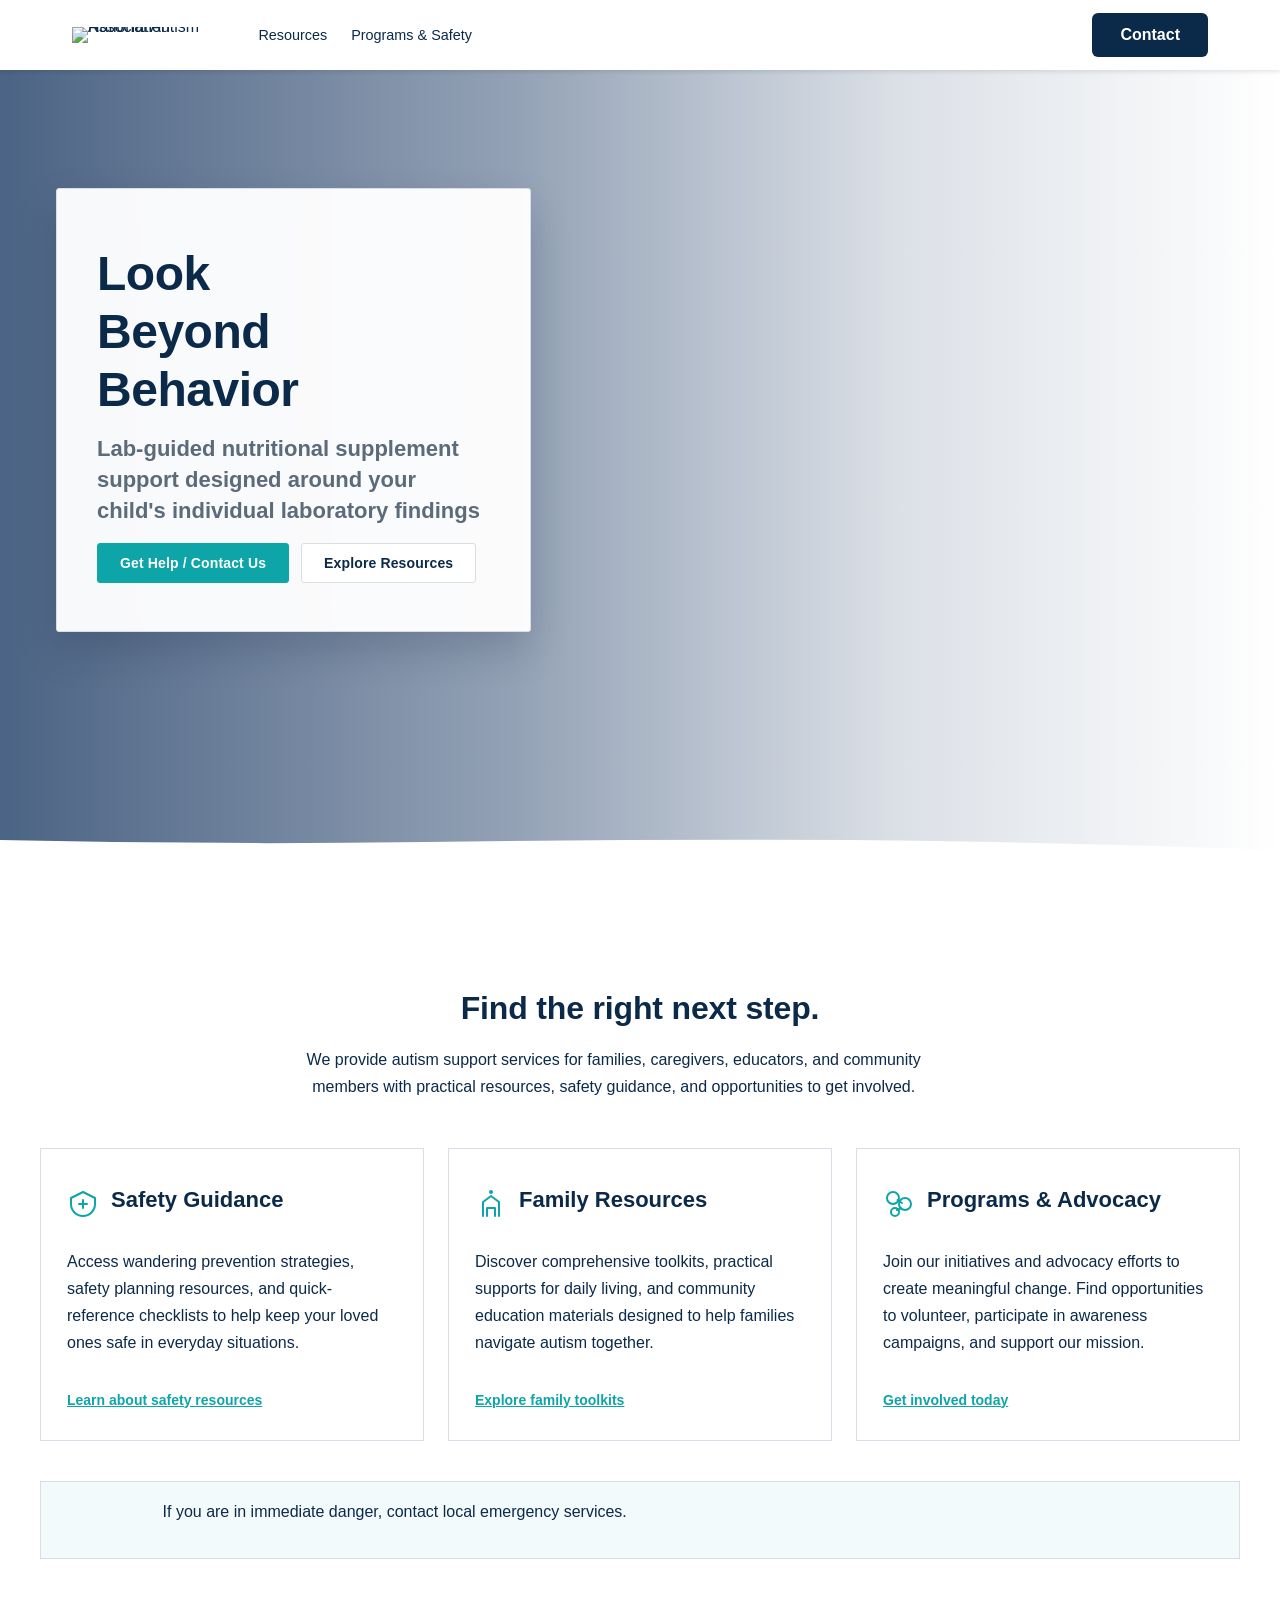
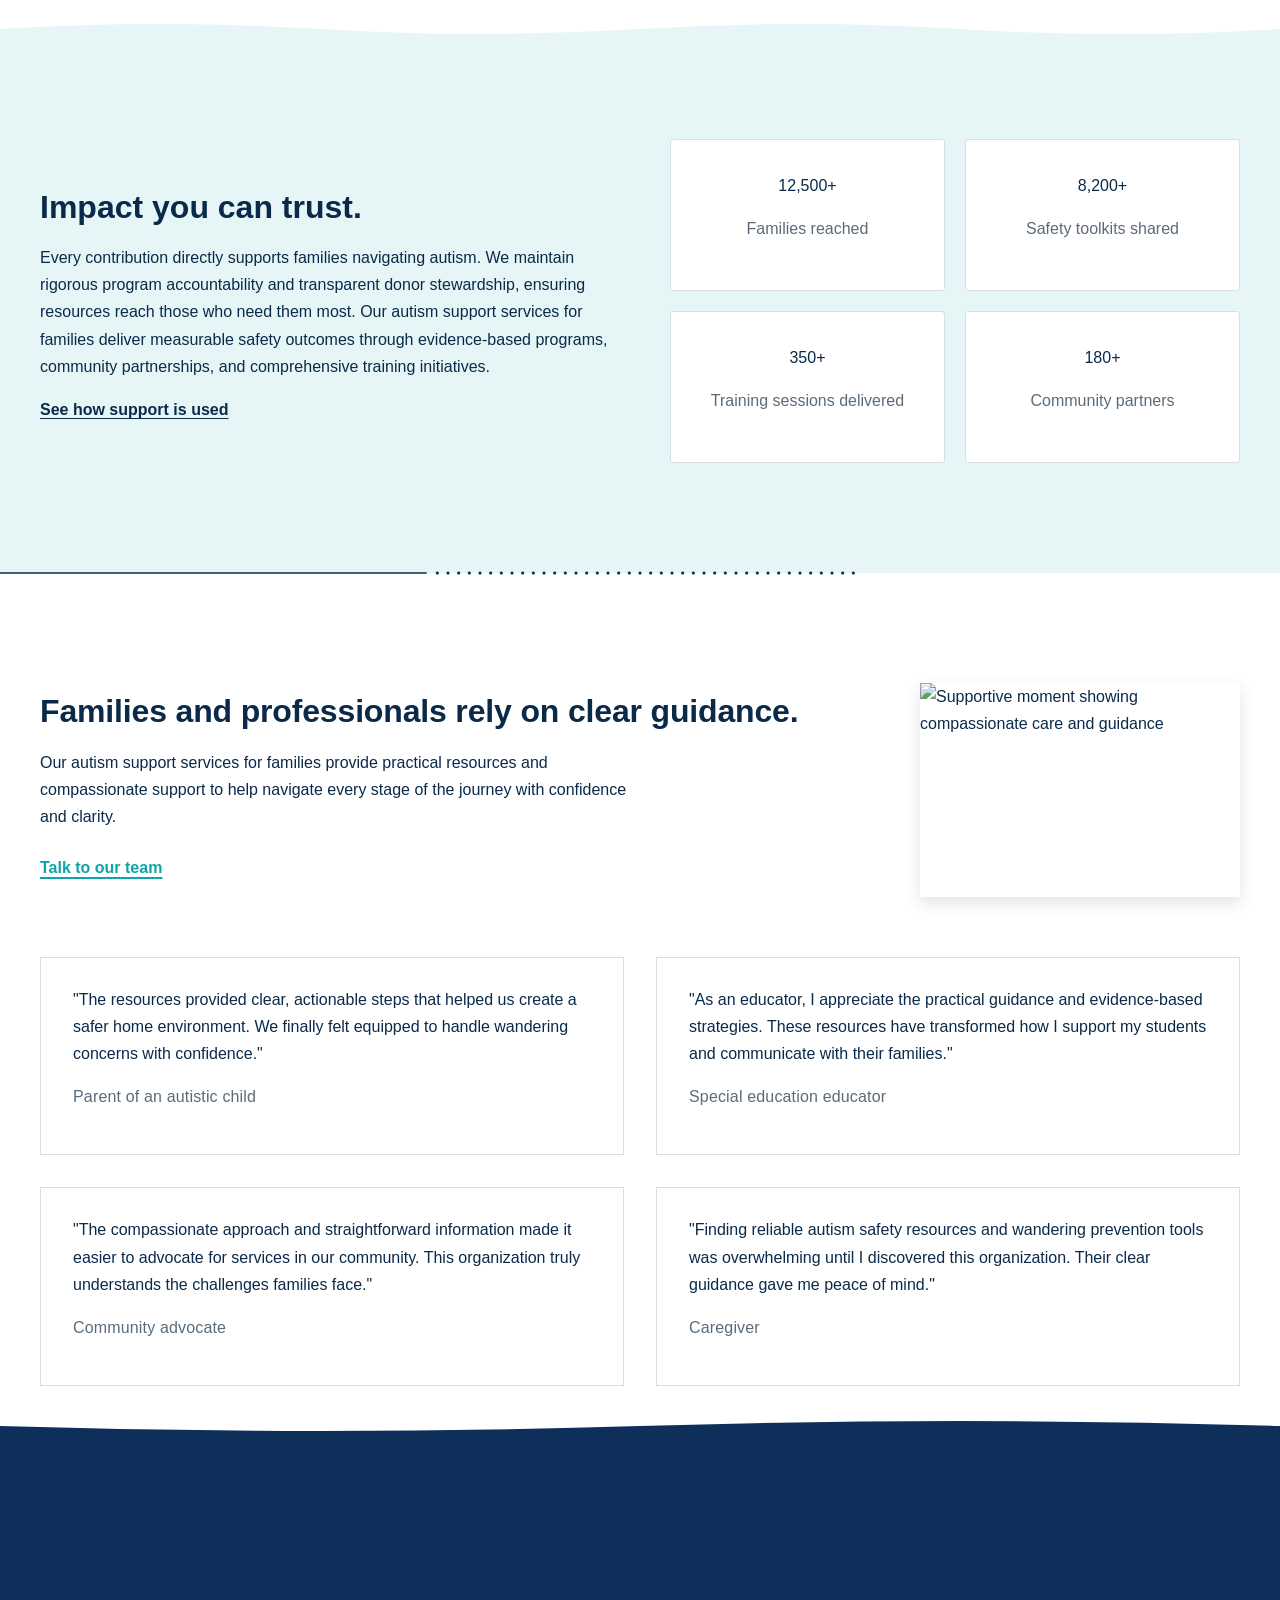
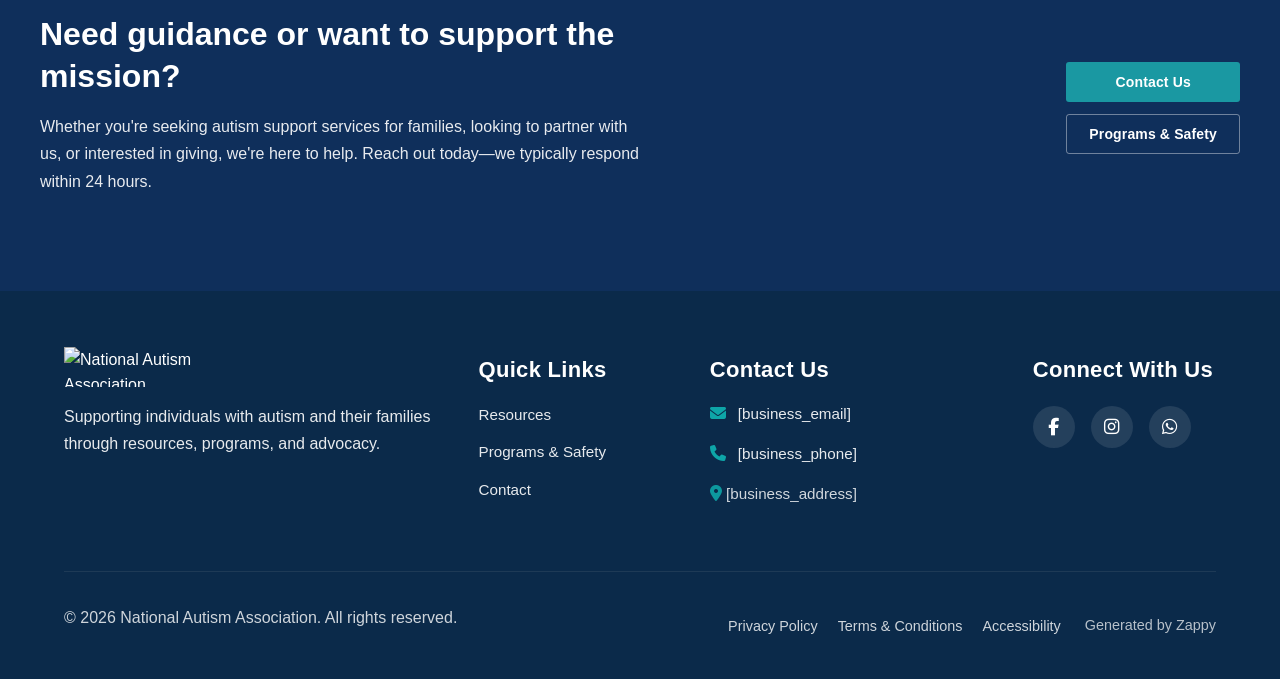
==== commit bfeed307: "Background sync: Progressive GitHub Sync" ====
--- a/index.html
+++ b/index.html
@@ -300,16 +300,16 @@
 
   <nav class="navbar">
   <button class="mobile-toggle" id="mobileToggle" aria-label="Menu">
-    <svg class="hamburger-icon" width="24" height="24" viewbox="0 0 24 24" fill="none">
+    <svg class="hamburger-icon" width="24" height="24" viewBox="0 0 24 24" fill="none">
       <path d="M3 12h18M3 6h18M3 18h18" stroke="currentColor" stroke-width="2" stroke-linecap="round"></path>
     </svg>
-    <svg class="close-icon" width="24" height="24" viewbox="0 0 24 24" fill="none" style="display:none;">
+    <svg class="close-icon" width="24" height="24" viewBox="0 0 24 24" fill="none" style="display:none;">
       <path d="M18 6L6 18M6 6l12 12" stroke="currentColor" stroke-width="2" stroke-linecap="round"></path>
     </svg>
   </button>
   
   <button class="phone-header-btn" aria-label="Call">
-    <svg width="20" height="20" viewbox="0 0 24 24" fill="currentColor">
+    <svg width="20" height="20" viewBox="0 0 24 24" fill="currentColor">
       <path d="M22 16.92v3a2 2 0 0 1-2.18 2 19.79 19.79 0 0 1-8.63-3.07 19.5 19.5 0 0 1-6-6 19.79 19.79 0 0 1-3.07-8.67A2 2 0 0 1 4.11 2h3a2 2 0 0 1 2 1.72 12.84 12.84 0 0 0 .7 2.81 2 2 0 0 1-.45 2.11L8.09 9.91a16 16 0 0 0 6 6l1.27-1.27a2 2 0 0 1 2.11-.45 12.84 12.84 0 0 0 2.81.7A2 2 0 0 1 22 16.92z"></path>
     </svg>
   </button>
@@ -337,8 +337,12 @@
   </div>
   <div class="home-hero-section__content-wrapper">
     <div class="home-hero-section__overlay-card">
-      <h1 class="home-hero-section__headline">Support, safety, and resources for autism.</h1>
-      <h3 class="home-hero-section__subtitle">We provide urgent safety support, comprehensive family resources, and community programs to help families navigate autism with confidence and care.</h3>
+      <h1 class="home-hero-section__headline">Look<br>Beyond<br>Behavior<br></h1>
+      <h3 class="home-hero-section__subtitle">
+
+Lab-guided nutritional supplement support designed around your child's individual laboratory findings  
+
+</h3>
       <div class="home-hero-section__cta-row">
         <a href="/contact" class="home-hero-section__btn home-hero-section__btn--primary">Get Help / Contact Us</a>
         <a href="/resources" class="home-hero-section__btn home-hero-section__btn--secondary">Explore Resources</a>
@@ -346,7 +350,7 @@
     </div>
   </div>
   <div class="home-hero-section__divider-wrapper">
-    <svg data-no-icon-edit="true" aria-hidden="true" viewbox="0 0 1200 80" preserveaspectratio="none" xmlns="http://www.w3.org/2000/svg">
+    <svg aria-hidden="true" viewBox="0 0 1200 80" preserveAspectRatio="none" xmlns="http://www.w3.org/2000/svg">
       <path d="M0,80 L0,20 Q200,25 400,22 T800,20 Q1000,22 1200,30 L1200,80 Z" fill="var(--bg-light)"></path>
     </svg>
   </div>
@@ -362,7 +366,7 @@
     <div class="home-services-grid">
       <article class="home-services-card">
         <div class="home-services-card-header">
-          <svg data-element-type="icon" data-icon-type="svg" class="home-services-icon" width="32" height="32" viewbox="0 0 32 32" fill="none" xmlns="http://www.w3.org/2000/svg">
+          <svg data-element-type="icon" data-icon-type="svg" class="home-services-icon" width="32" height="32" viewBox="0 0 32 32" fill="none" xmlns="http://www.w3.org/2000/svg">
             <path d="M16 4L4 10V16C4 22.627 9.373 28 16 28C22.627 28 28 22.627 28 16V10L16 4Z" stroke="currentColor" stroke-width="2" stroke-linecap="round" stroke-linejoin="round"></path>
             <path d="M16 12V20M12 16H20" stroke="currentColor" stroke-width="2" stroke-linecap="round"></path>
           </svg>
@@ -374,7 +378,7 @@
 
       <article class="home-services-card">
         <div class="home-services-card-header">
-          <svg data-element-type="icon" data-icon-type="svg" class="home-services-icon" width="32" height="32" viewbox="0 0 32 32" fill="none" xmlns="http://www.w3.org/2000/svg">
+          <svg data-element-type="icon" data-icon-type="svg" class="home-services-icon" width="32" height="32" viewBox="0 0 32 32" fill="none" xmlns="http://www.w3.org/2000/svg">
             <path d="M8 28V14L16 8L24 14V28" stroke="currentColor" stroke-width="2" stroke-linecap="round" stroke-linejoin="round"></path>
             <path d="M12 28V20H20V28" stroke="currentColor" stroke-width="2" stroke-linecap="round" stroke-linejoin="round"></path>
             <circle cx="16" cy="4" r="2" fill="currentColor"></circle>
@@ -387,7 +391,7 @@
 
       <article class="home-services-card">
         <div class="home-services-card-header">
-          <svg data-element-type="icon" data-icon-type="svg" class="home-services-icon" width="32" height="32" viewbox="0 0 32 32" fill="none" xmlns="http://www.w3.org/2000/svg">
+          <svg data-element-type="icon" data-icon-type="svg" class="home-services-icon" width="32" height="32" viewBox="0 0 32 32" fill="none" xmlns="http://www.w3.org/2000/svg">
             <circle cx="10" cy="10" r="6" stroke="currentColor" stroke-width="2"></circle>
             <circle cx="22" cy="16" r="6" stroke="currentColor" stroke-width="2"></circle>
             <circle cx="12" cy="24" r="4" stroke="currentColor" stroke-width="2"></circle>
@@ -406,7 +410,7 @@
   </div>
 
   <div class="home-services-divider-wrapper">
-    <svg data-no-icon-edit="true" aria-hidden="true" viewbox="0 0 1200 60" preserveaspectratio="none" xmlns="http://www.w3.org/2000/svg">
+    <svg aria-hidden="true" viewBox="0 0 1200 60" preserveAspectRatio="none" xmlns="http://www.w3.org/2000/svg">
       <path d="M0,60 L0,30 Q150,20 300,30 T600,30 Q750,20 900,30 T1200,30 L1200,60 Z" fill="var(--accent)"></path>
     </svg>
   </div>
@@ -439,7 +443,7 @@
     </div>
   </div>
   <div class="home-stats-divider-wrapper">
-    <svg data-no-icon-edit="true" aria-hidden="true" viewbox="0 0 1200 60" preserveaspectratio="none" xmlns="http://www.w3.org/2000/svg">
+    <svg aria-hidden="true" viewBox="0 0 1200 60" preserveAspectRatio="none" xmlns="http://www.w3.org/2000/svg">
       <path d="M0,60 L0,30 L400,30 L410,30.5 L420,30 L800,30 L810,30.5 L820,30 L1200,30 L1200,60 Z" fill="var(--bg-light)"></path>
       <line x1="0" y1="30" x2="400" y2="30" stroke="var(--primary)" stroke-width="1.5"></line>
       <circle cx="410" cy="30" r="1.5" fill="var(--primary)"></circle>
@@ -525,7 +529,7 @@
   </div>
 
   <div class="home-testimonials-divider-wrapper">
-    <svg data-no-icon-edit="true" aria-hidden="true" viewbox="0 0 1200 120" preserveaspectratio="none" xmlns="http://www.w3.org/2000/svg">
+    <svg aria-hidden="true" viewBox="0 0 1200 120" preserveAspectRatio="none" xmlns="http://www.w3.org/2000/svg">
       <defs>
         <linearGradient id="testimonials-gradient" x1="0%" y1="0%" x2="0%" y2="100%">
           <stop offset="0%" style="stop-color:#FFFFFF;stop-opacity:1"></stop>
